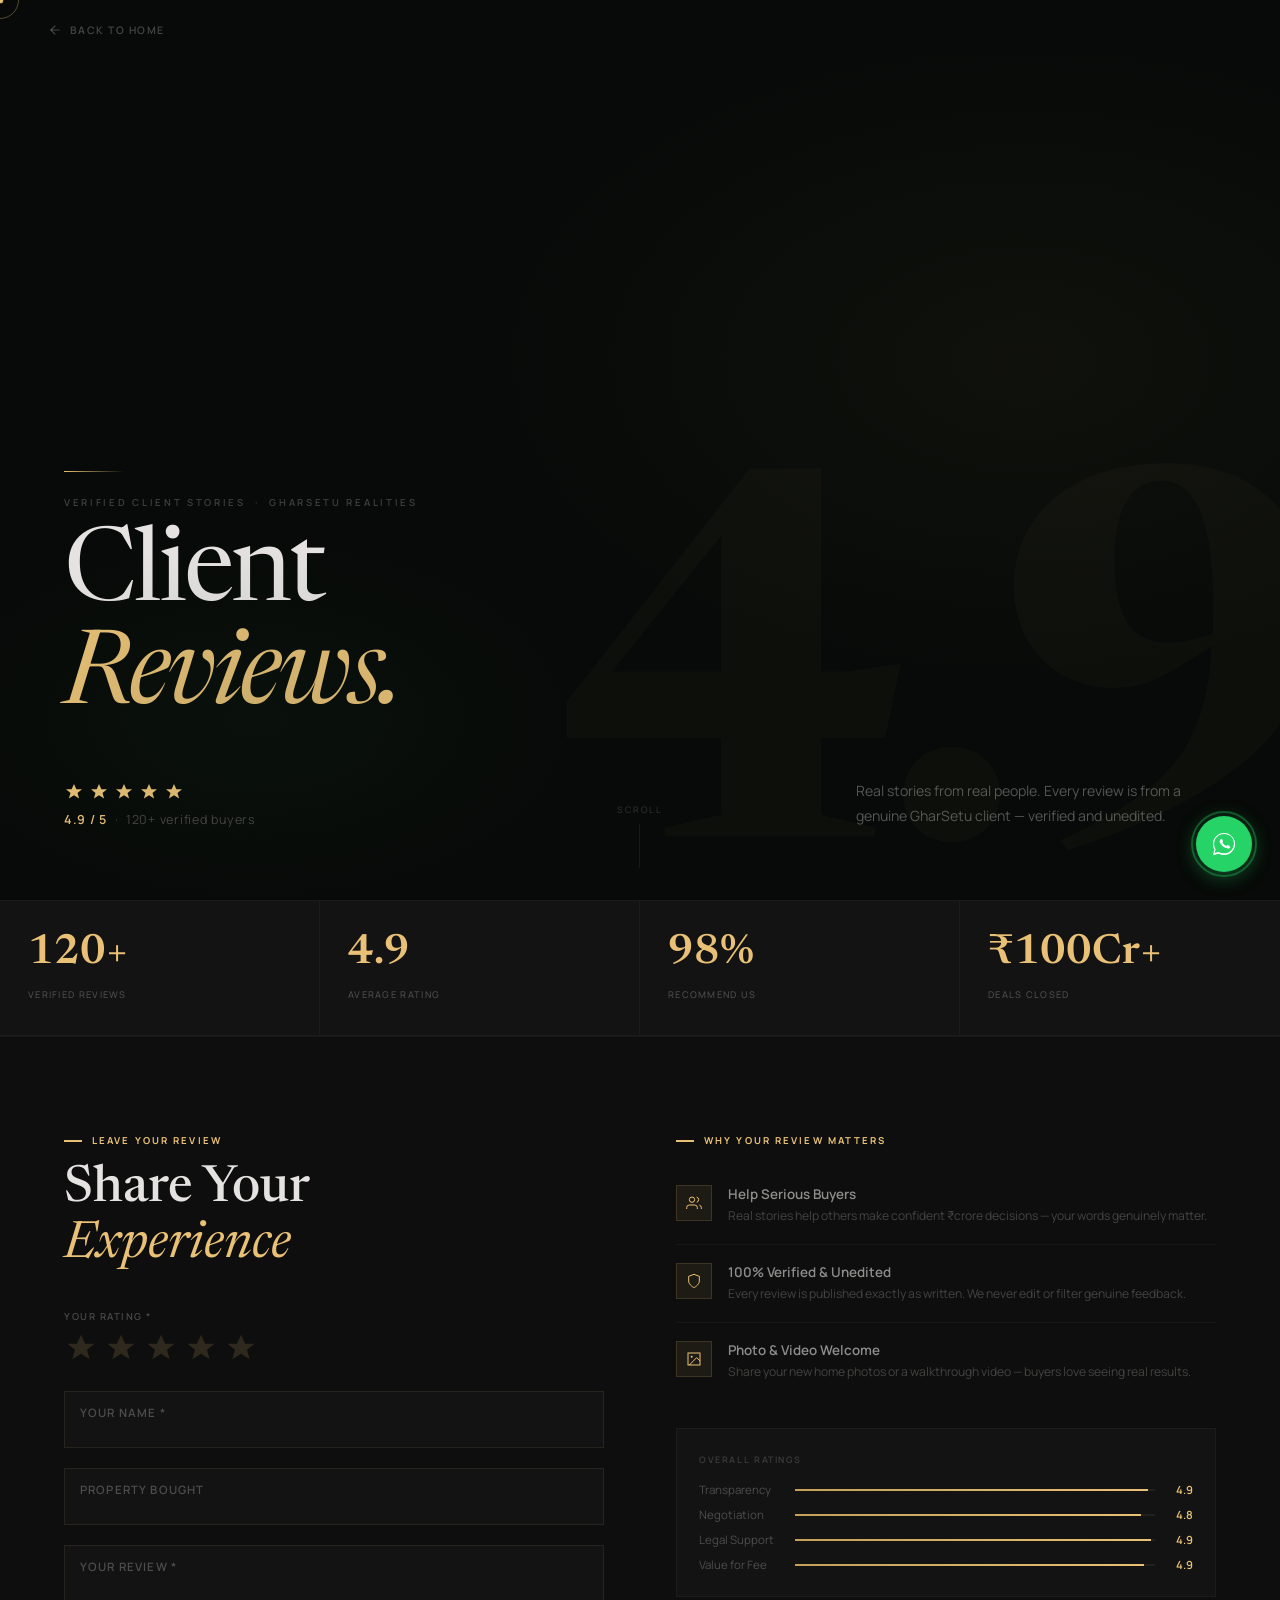
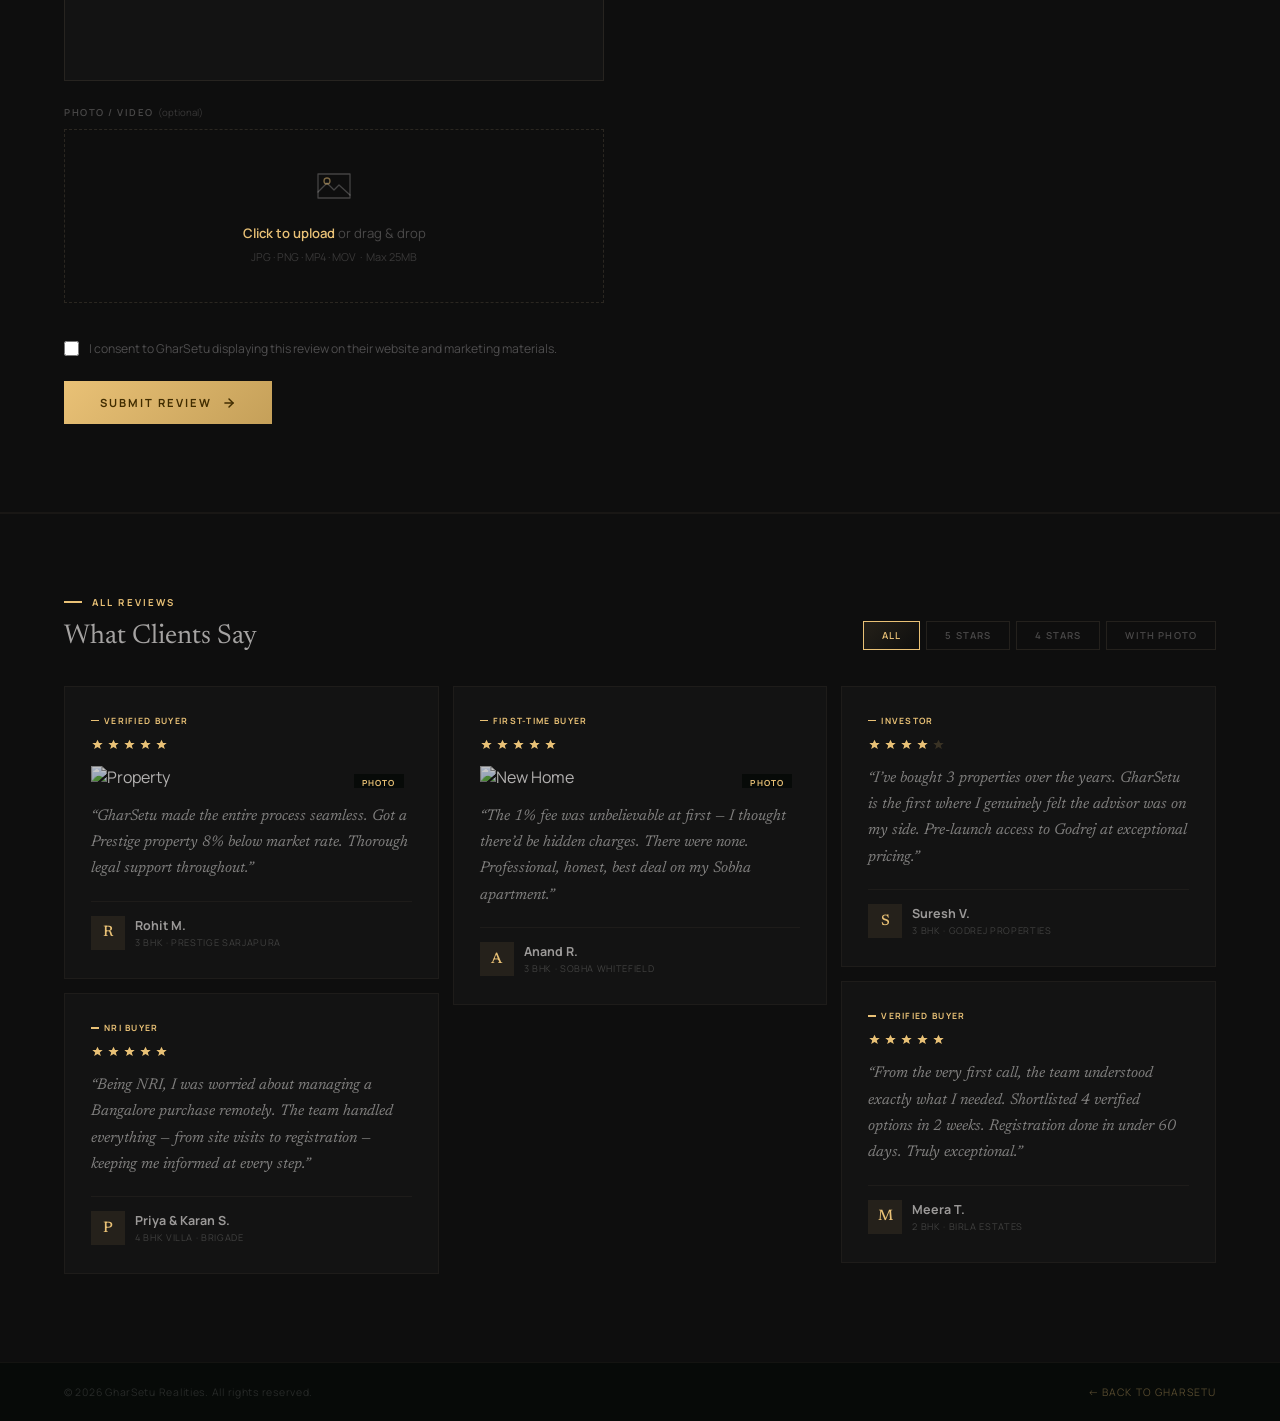
==== reviews/index.html @ b0f2cbad "update" ====
<!DOCTYPE html>
<html lang="en">

<head>
  <meta charset="utf-8">
  <meta name="viewport" content="width=device-width,initial-scale=1.0">
  <title>Client Reviews — GharSetu Realities</title>
  <meta name="description"
    content="Real stories from verified buyers. Read GharSetu client reviews and share your own experience.">
  <link
    href="https://fonts.googleapis.com/css2?family=Newsreader:ital,opsz,wght@0,6..72,300;0,6..72,400;0,6..72,500;0,6..72,600;1,6..72,300;1,6..72,400;1,6..72,500&family=Manrope:wght@300;400;500;600;700&display=swap"
    rel="stylesheet">
  <style>
    *,
    *::before,
    *::after {
      box-sizing: border-box;
      margin: 0;
      padding: 0
    }

    html {
      scroll-behavior: smooth
    }

    body {
      font-family: "Manrope", sans-serif;
      background: #0E0E0E;
      color: #E5E2E1;
      overflow-x: hidden;
      -webkit-font-smoothing: antialiased;
      cursor: none
    }

    img,
    video {
      display: block;
      max-width: 100%
    }

    a {
      text-decoration: none;
      color: inherit
    }

    button {
      cursor: none;
      font-family: inherit;
      border: none;
      outline: none
    }

    input,
    textarea {
      font-family: inherit;
      outline: none
    }

    ::-webkit-scrollbar {
      width: 2px
    }

    ::-webkit-scrollbar-track {
      background: #0E0E0E
    }

    ::-webkit-scrollbar-thumb {
      background: linear-gradient(#E9C176, #C5A059)
    }

    .sf {
      font-family: "Newsreader", serif
    }

    .si {
      font-family: "Newsreader", serif;
      font-style: italic
    }

    :root {
      --gold: #E9C176;
      --gold2: #C5A059;
      --gold3: #F5D896;
      --cream: #E5E2E1;
      --muted: rgba(229, 226, 225, .28);
      --g0: #070A08;
      --g1: #0E0E0E;
      --g2: #131313;
      --g3: #1C1B1B;
      --border: rgba(78, 70, 57, .18);
      --border2: rgba(78, 70, 57, .35);
      --ease: cubic-bezier(.16, 1, .3, 1);
      --ease2: cubic-bezier(.4, 0, .2, 1);
    }

    /* CURSOR */
    #cd,
    #cr {
      position: fixed;
      pointer-events: none;
      z-index: 99999;
      top: 0;
      left: 0;
      transform: translate(-50%, -50%)
    }

    #cd {
      width: 7px;
      height: 7px;
      background: var(--gold);
      border-radius: 50%;
      mix-blend-mode: screen;
      transition: transform .1s
    }

    #cr {
      width: 38px;
      height: 38px;
      border: 1px solid rgba(233, 193, 118, .35);
      border-radius: 50%;
      transition: width .3s var(--ease), height .3s var(--ease), border-color .3s, background .3s
    }

    body.ch #cr {
      width: 56px;
      height: 56px;
      border-color: rgba(233, 193, 118, .6);
      background: rgba(233, 193, 118, .04)
    }

    body.ca #cd {
      transform: translate(-50%, -50%) scale(.6)
    }

    @media(pointer:coarse) {

      #cd,
      #cr {
        display: none
      }

      body {
        cursor: auto
      }

      button {
        cursor: pointer
      }
    }

    /* PROGRESS */
    #pb {
      position: fixed;
      top: 0;
      left: 0;
      z-index: 9998;
      height: 1.5px;
      width: 0%;
      background: linear-gradient(90deg, var(--g1), var(--gold), var(--gold3), var(--gold2));
      transition: width .1s linear
    }

    /* NAV */
    #nav {
      position: fixed;
      top: 0;
      left: 0;
      right: 0;
      z-index: 500;
      height: 60px;
      display: flex;
      align-items: center;
      justify-content: space-between;
      padding: 0 48px;
      transition: background .5s var(--ease), backdrop-filter .5s
    }

    #nav.sc {
      background: rgba(7, 10, 8, .92);
      backdrop-filter: blur(24px);
      -webkit-backdrop-filter: blur(24px);
      border-bottom: 1px solid var(--border)
    }

    .nl {
      height: 38px;
      width: auto;
      min-width: 120px;
      max-width: 180px;
      object-fit: contain;
      display: block
    }

    .nb {
      display: inline-flex;
      align-items: center;
      gap: 8px;
      font-size: .65rem;
      letter-spacing: .14em;
      text-transform: uppercase;
      color: var(--muted);
      font-weight: 600;
      transition: color .3s var(--ease);
      padding: 6px 0;
      position: relative
    }

    .nb::after {
      content: "";
      position: absolute;
      bottom: 0;
      left: 0;
      width: 0;
      height: 1px;
      background: var(--gold);
      transition: width .4s var(--ease)
    }

    .nb:hover {
      color: var(--gold)
    }

    .nb:hover::after {
      width: 100%
    }

    .nb svg {
      width: 14px;
      height: 14px;
      stroke: currentColor;
      transition: transform .3s var(--ease)
    }

    .nb:hover svg {
      transform: translateX(-3px)
    }

    /* HERO */
    .hero {
      min-height: 100vh;
      display: flex;
      flex-direction: column;
      justify-content: flex-end;
      position: relative;
      overflow: hidden;
      background: var(--g0);
      padding: 0 64px 72px
    }

    .hero-bg {
      position: absolute;
      inset: 0;
      background: radial-gradient(ellipse 70% 60% at 80% 40%, rgba(233, 193, 118, .04) 0%, transparent 60%), radial-gradient(ellipse 50% 40% at 20% 80%, rgba(27, 58, 40, .15) 0%, transparent 50%)
    }

    .hero-amb {
      position: absolute;
      right: -3%;
      bottom: -8%;
      font-family: "Newsreader", serif;
      font-weight: 700;
      font-size: clamp(300px, 40vw, 600px);
      color: rgba(233, 193, 118, .025);
      line-height: 1;
      letter-spacing: -.04em;
      user-select: none;
      pointer-events: none
    }

    .hero-rule {
      width: 60px;
      height: 1px;
      background: linear-gradient(to right, var(--gold), transparent);
      margin-bottom: 24px;
      opacity: 0;
      transform: scaleX(0);
      transform-origin: left;
      transition: opacity .8s var(--ease), transform .8s var(--ease)
    }

    .hero-rule.in {
      opacity: 1;
      transform: scaleX(1)
    }

    .hero-lbl {
      font-size: .6rem;
      letter-spacing: .28em;
      text-transform: uppercase;
      color: rgba(229, 226, 225, .25);
      font-weight: 600;
      margin-bottom: 16px;
      opacity: 0;
      transform: translateY(16px);
      transition: opacity .8s var(--ease) .1s, transform .8s var(--ease) .1s
    }

    .hero-lbl.in {
      opacity: 1;
      transform: none
    }

    .hero-h1 {
      font-family: "Newsreader", serif;
      font-size: clamp(3.5rem, 8vw, 7.5rem);
      font-weight: 400;
      line-height: 1.0;
      letter-spacing: -.03em;
      color: var(--cream)
    }

    .hero-h1 span {
      display: block;
      opacity: 0;
      transform: translateY(40px);
      transition: opacity .9s var(--ease), transform .9s var(--ease)
    }

    .hero-h1 span:nth-child(1) {
      transition-delay: .15s
    }

    .hero-h1 span:nth-child(2) {
      transition-delay: .25s;
      font-style: italic;
      color: var(--gold)
    }

    .hero-h1 span.in {
      opacity: 1;
      transform: none
    }

    .hero-bot {
      display: flex;
      align-items: flex-end;
      justify-content: space-between;
      margin-top: 48px;
      flex-wrap: wrap;
      gap: 24px
    }

    .hero-rb {
      display: flex;
      flex-direction: column;
      gap: 8px;
      opacity: 0;
      transform: translateY(20px);
      transition: opacity .8s var(--ease) .4s, transform .8s var(--ease) .4s
    }

    .hero-rb.in {
      opacity: 1;
      transform: none
    }

    .hero-stars {
      display: flex;
      gap: 5px
    }

    .h-star {
      width: 20px;
      height: 20px;
      fill: var(--gold);
      transition: transform .3s var(--ease)
    }

    .h-star:hover {
      transform: scale(1.25)
    }

    .hero-rl {
      font-size: .78rem;
      color: var(--muted);
      letter-spacing: .06em
    }

    .hero-rl strong {
      color: var(--gold);
      font-weight: 600
    }

    .hero-sub {
      max-width: 360px;
      font-size: .88rem;
      line-height: 1.78;
      color: rgba(229, 226, 225, .35);
      opacity: 0;
      transform: translateY(20px);
      transition: opacity .8s var(--ease) .5s, transform .8s var(--ease) .5s
    }

    .hero-sub.in {
      opacity: 1;
      transform: none
    }

    .hero-sc {
      position: absolute;
      bottom: 32px;
      left: 50%;
      transform: translateX(-50%);
      display: flex;
      flex-direction: column;
      align-items: center;
      gap: 8px;
      opacity: 0;
      transition: opacity .8s var(--ease) .8s
    }

    .hero-sc.in {
      opacity: 1
    }

    .sc-txt {
      font-size: .56rem;
      letter-spacing: .22em;
      text-transform: uppercase;
      color: rgba(229, 226, 225, .2)
    }

    .sc-ln {
      width: 1px;
      height: 44px;
      background: rgba(229, 226, 225, .08);
      position: relative;
      overflow: hidden
    }

    .sc-fi {
      position: absolute;
      top: -100%;
      width: 100%;
      height: 100%;
      background: linear-gradient(to bottom, transparent, var(--gold), transparent);
      animation: scF 2s ease-in-out infinite
    }

    @keyframes scF {
      0% {
        top: -100%
      }

      50% {
        top: 0
      }

      100% {
        top: 100%
      }
    }

    /* STATS */
    .stats {
      background: var(--g2);
      border-top: 1px solid var(--border);
      border-bottom: 1px solid var(--border);
      display: grid;
      grid-template-columns: repeat(4, 1fr)
    }

    .sc- {
      padding: 32px 28px;
      border-right: 1px solid var(--border);
      position: relative;
      overflow: hidden;
      transition: background .4s var(--ease)
    }

    .sc-:last-child {
      border-right: none
    }

    .sc-::before {
      content: "";
      position: absolute;
      bottom: 0;
      left: 0;
      width: 0;
      height: 1.5px;
      background: linear-gradient(to right, var(--gold2), var(--gold));
      transition: width .5s var(--ease)
    }

    .sc-:hover {
      background: var(--g3)
    }

    .sc-:hover::before {
      width: 100%
    }

    .sn {
      font-family: "Newsreader", serif;
      font-size: 2.6rem;
      font-weight: 600;
      color: var(--gold);
      line-height: 1;
      display: block;
      margin-bottom: 6px
    }

    .sl {
      font-size: .58rem;
      letter-spacing: .14em;
      text-transform: uppercase;
      color: var(--muted);
      font-weight: 500
    }

    /* REVEAL */
    .rv {
      opacity: 0;
      transform: translateY(32px);
      transition: opacity .9s var(--ease), transform .9s var(--ease)
    }

    .rv.on {
      opacity: 1;
      transform: none
    }

    .rvr {
      opacity: 0;
      transform: translateX(32px);
      transition: opacity .9s var(--ease), transform .9s var(--ease)
    }

    .rvr.on {
      opacity: 1;
      transform: none
    }

    .d1 {
      transition-delay: .08s
    }

    .d2 {
      transition-delay: .16s
    }

    .d3 {
      transition-delay: .24s
    }

    .d4 {
      transition-delay: .32s
    }

    /* FORM SECTION */
    .fs {
      background: var(--g1);
      border-top: 1px solid var(--border);
      border-bottom: 1px solid var(--border);
      padding: 88px 0
    }

    .fi {
      max-width: 1300px;
      margin: 0 auto;
      padding: 0 64px
    }

    .fw {
      display: grid;
      grid-template-columns: 1fr 1fr;
      gap: 72px;
      align-items: start
    }

    /* Floating labels */
    .fld {
      position: relative;
      margin-bottom: 20px
    }

    .fll {
      position: absolute;
      top: 14px;
      left: 16px;
      font-size: .72rem;
      letter-spacing: .1em;
      text-transform: uppercase;
      color: var(--muted);
      font-weight: 600;
      pointer-events: none;
      transition: all .3s var(--ease);
      transform-origin: left top
    }

    .fli {
      width: 100%;
      background: var(--g2);
      border: 1px solid var(--border2);
      padding: 26px 16px 10px;
      font-size: .9rem;
      color: var(--cream);
      transition: border-color .3s var(--ease), background .3s;
      resize: none
    }

    .fli:focus {
      border-color: var(--gold);
      background: var(--g3)
    }

    .fli:focus~.fll,
    .fli:not(:placeholder-shown)~.fll {
      top: 7px;
      font-size: .52rem;
      color: var(--gold)
    }

    .fli::placeholder {
      color: transparent
    }

    .fln {
      position: absolute;
      bottom: 0;
      left: 0;
      width: 0;
      height: 1.5px;
      background: var(--gold);
      transition: width .4s var(--ease)
    }

    .fli:focus~.fln {
      width: 100%
    }

    textarea.fli {
      min-height: 120px;
      line-height: 1.7
    }

    /* Stars */
    .sl2 {
      font-size: .6rem;
      letter-spacing: .16em;
      text-transform: uppercase;
      color: var(--muted);
      font-weight: 600;
      margin-bottom: 10px
    }

    .sr {
      display: flex;
      gap: 6px;
      margin-bottom: 22px
    }

    .sb {
      width: 34px;
      height: 34px;
      fill: rgba(233, 193, 118, .15);
      transition: fill .2s var(--ease), transform .25s var(--ease2);
      cursor: none
    }

    .sb.lit,
    .sb.hv {
      fill: var(--gold)
    }

    .sb:active {
      transform: scale(.85)
    }

    /* Upload */
    .uz {
      position: relative;
      border: 1px dashed rgba(78, 70, 57, .45);
      padding: 36px 24px;
      text-align: center;
      transition: border-color .3s var(--ease), background .3s;
      overflow: hidden;
      margin-bottom: 18px
    }

    .uz.dg {
      border-color: var(--gold);
      background: rgba(233, 193, 118, .03)
    }

    .uz input[type=file] {
      position: absolute;
      inset: 0;
      opacity: 0;
      cursor: none;
      width: 100%;
      height: 100%
    }

    .ui {
      width: 40px;
      height: 40px;
      margin: 0 auto 12px;
      stroke: rgba(229, 226, 225, .25);
      transition: stroke .3s
    }

    .uz:hover .ui,
    .uz.dg .ui {
      stroke: var(--gold)
    }

    .ut {
      font-size: .82rem;
      color: var(--muted);
      line-height: 1.65
    }

    .ut strong {
      color: var(--gold);
      font-weight: 600
    }

    .ut small {
      display: block;
      font-size: .68rem;
      color: rgba(229, 226, 225, .2);
      margin-top: 4px
    }

    /* Preview */
    .pg {
      display: flex;
      flex-wrap: wrap;
      gap: 8px
    }

    .pi {
      width: 72px;
      height: 72px;
      overflow: hidden;
      position: relative;
      background: var(--g3);
      border: 1px solid var(--border);
      animation: piIn .4s var(--ease)
    }

    @keyframes piIn {
      from {
        opacity: 0;
        transform: scale(.8)
      }

      to {
        opacity: 1;
        transform: scale(1)
      }
    }

    .pi img,
    .pi video {
      width: 100%;
      height: 100%;
      object-fit: cover;
      display: block
    }

    .pr {
      position: absolute;
      top: 2px;
      right: 2px;
      width: 18px;
      height: 18px;
      background: rgba(0, 0, 0, .8);
      color: #fff;
      display: flex;
      align-items: center;
      justify-content: center;
      font-size: .6rem;
      font-weight: 700;
      cursor: none;
      transition: background .2s;
      border: none
    }

    .pr:hover {
      background: rgba(200, 0, 0, .8)
    }

    /* Submit */
    .subbtn {
      display: inline-flex;
      align-items: center;
      gap: 10px;
      background: linear-gradient(135deg, var(--gold), var(--gold2));
      color: #412D00;
      padding: 14px 36px;
      font-size: .7rem;
      letter-spacing: .18em;
      text-transform: uppercase;
      font-weight: 700;
      border: none;
      cursor: none;
      transition: opacity .3s, transform .25s var(--ease), box-shadow .3s;
      position: relative;
      overflow: hidden;
      margin-top: 20px
    }

    .subbtn::before {
      content: "";
      position: absolute;
      inset: 0;
      background: linear-gradient(135deg, rgba(255, 255, 255, .15), transparent);
      opacity: 0;
      transition: opacity .3s
    }

    .subbtn:hover::before {
      opacity: 1
    }

    .subbtn:hover {
      transform: translateY(-2px);
      box-shadow: 0 12px 40px rgba(233, 193, 118, .3)
    }

    .subbtn:active {
      transform: none;
      box-shadow: 0 4px 16px rgba(233, 193, 118, .2)
    }

    .subbtn:disabled {
      opacity: .45;
      transform: none;
      box-shadow: none
    }

    .subbtn svg {
      width: 14px;
      height: 14px;
      stroke: currentColor;
      transition: transform .3s var(--ease)
    }

    .subbtn:hover svg {
      transform: translateX(4px)
    }

    .serr {
      margin-top: 12px;
      font-size: .78rem;
      color: rgba(233, 193, 118, .75);
      display: none;
      padding: 10px 14px;
      background: rgba(233, 193, 118, .06);
      border-left: 2px solid var(--gold)
    }

    .cr {
      display: flex;
      align-items: flex-start;
      gap: 10px;
      margin-bottom: 2px;
      cursor: none
    }

    .cc {
      width: 15px;
      height: 15px;
      flex-shrink: 0;
      margin-top: 2px;
      accent-color: var(--gold);
      cursor: none
    }

    .ct {
      font-size: .76rem;
      color: rgba(229, 226, 229, .3);
      line-height: 1.65
    }

    /* Success */
    #smsg {
      display: none;
      text-align: center;
      padding: 48px 0
    }

    .cc2 {
      width: 64px;
      height: 64px;
      background: rgba(233, 193, 118, .08);
      border: 1px solid rgba(233, 193, 118, .25);
      display: flex;
      align-items: center;
      justify-content: center;
      margin: 0 auto 20px;
      animation: cb .6s var(--ease)
    }

    @keyframes cb {
      from {
        transform: scale(0);
        opacity: 0
      }

      to {
        transform: scale(1);
        opacity: 1
      }
    }

    /* Why items */
    .wi {
      display: flex;
      gap: 16px;
      padding: 18px 0;
      border-bottom: 1px solid var(--border);
      transition: padding-left .3s var(--ease)
    }

    .wi:first-child {
      border-top: 1px solid var(--border)
    }

    .wi:hover {
      padding-left: 6px
    }

    .wic {
      width: 36px;
      height: 36px;
      flex-shrink: 0;
      background: rgba(233, 193, 118, .07);
      border: 1px solid rgba(233, 193, 118, .15);
      display: flex;
      align-items: center;
      justify-content: center;
      transition: background .3s, border-color .3s
    }

    .wi:hover .wic {
      background: rgba(233, 193, 118, .12);
      border-color: rgba(233, 193, 118, .3)
    }

    .wic svg {
      width: 16px;
      height: 16px;
      stroke: var(--gold);
      stroke-width: 1.5;
      fill: none
    }

    .wt {
      font-size: .84rem;
      font-weight: 600;
      color: rgba(229, 226, 225, .6);
      margin-bottom: 3px;
      transition: color .3s
    }

    .wi:hover .wt {
      color: rgba(229, 226, 225, .85)
    }

    .wd {
      font-size: .76rem;
      color: rgba(229, 226, 225, .25);
      line-height: 1.65
    }

    /* Rating bars */
    .rc {
      margin-top: 28px;
      background: var(--g2);
      border: 1px solid var(--border);
      padding: 24px 22px
    }

    .rcl {
      font-size: .56rem;
      letter-spacing: .18em;
      text-transform: uppercase;
      color: rgba(229, 226, 225, .2);
      font-weight: 600;
      margin-bottom: 16px
    }

    .rbr {
      display: flex;
      align-items: center;
      gap: 12px;
      margin-bottom: 10px
    }

    .rbr:last-child {
      margin-bottom: 0
    }

    .rbn {
      font-size: .72rem;
      color: var(--muted);
      width: 84px;
      flex-shrink: 0
    }

    .rbt {
      flex: 1;
      height: 2px;
      background: rgba(78, 70, 57, .28);
      position: relative;
      overflow: hidden
    }

    .rbf {
      position: absolute;
      left: 0;
      top: 0;
      height: 100%;
      width: 0%;
      background: linear-gradient(to right, var(--gold2), var(--gold));
      transition: width 1.4s var(--ease)
    }

    .rbv {
      font-size: .7rem;
      color: var(--gold);
      width: 26px;
      text-align: right;
      flex-shrink: 0;
      font-weight: 600
    }

    /* Section labels */
    .sl3 {
      display: inline-flex;
      align-items: center;
      gap: 10px;
      font-size: .6rem;
      letter-spacing: .22em;
      text-transform: uppercase;
      color: var(--gold);
      font-weight: 700;
      margin-bottom: 14px
    }

    .sl3::before {
      content: "";
      width: 18px;
      height: 2px;
      background: var(--gold);
      display: block
    }

    .sh2 {
      font-family: "Newsreader", serif;
      font-size: clamp(2rem, 4vw, 3.4rem);
      font-weight: 500;
      line-height: 1.1;
      color: var(--cream)
    }

    .sh2 em {
      font-style: italic;
      color: var(--gold);
      font-weight: 400
    }

    /* REVIEWS */
    .rs {
      background: var(--g1);
      padding: 72px 0 88px;
      border-top: 1px solid var(--border)
    }

    .ri {
      max-width: 1300px;
      margin: 0 auto;
      padding: 0 64px
    }

    .rh {
      display: flex;
      align-items: flex-end;
      justify-content: space-between;
      margin-bottom: 36px;
      flex-wrap: wrap;
      gap: 16px
    }

    /* Filters */
    .fb {
      display: flex;
      gap: 6px;
      flex-wrap: wrap
    }

    .fbt {
      padding: 7px 18px;
      border: 1px solid var(--border2);
      background: transparent;
      font-size: .6rem;
      letter-spacing: .12em;
      text-transform: uppercase;
      color: var(--muted);
      font-weight: 600;
      cursor: none;
      transition: all .3s var(--ease);
      position: relative;
      overflow: hidden
    }

    .fbt::before {
      content: "";
      position: absolute;
      inset: 0;
      background: linear-gradient(135deg, rgba(233, 193, 118, .1), transparent);
      transform: translateX(-100%);
      transition: transform .4s var(--ease)
    }

    .fbt:hover::before,
    .fbt.act::before {
      transform: translateX(0)
    }

    .fbt.act,
    .fbt:hover {
      border-color: var(--gold);
      color: var(--gold)
    }

    /* Masonry */
    .mn {
      columns: 3;
      gap: 14px;
      column-fill: balance
    }

    @media(max-width:960px) {
      .mn {
        columns: 2
      }
    }

    @media(max-width:560px) {
      .mn {
        columns: 1
      }
    }

    /* Tile */
    .rt {
      break-inside: avoid;
      background: var(--g2);
      border: 1px solid var(--border);
      padding: 28px 26px;
      margin-bottom: 14px;
      display: block;
      position: relative;
      overflow: hidden;
      opacity: 0;
      transform: translateY(24px);
      transition: opacity .7s var(--ease), transform .7s var(--ease), background .35s var(--ease), border-color .35s, box-shadow .35s
    }

    .rt::before {
      content: "";
      position: absolute;
      bottom: 0;
      left: 0;
      width: 0;
      height: 1.5px;
      background: linear-gradient(to right, var(--gold2), var(--gold));
      transition: width .5s var(--ease)
    }

    .rt:hover {
      background: var(--g3);
      border-color: var(--border2);
      transform: translateY(-3px) !important;
      box-shadow: 0 20px 60px rgba(0, 0, 0, .35)
    }

    .rt:hover::before {
      width: 100%
    }

    .rt.vs {
      opacity: 1;
      transform: translateY(0)
    }

    .rt.hd {
      opacity: 0;
      transform: scale(.96);
      pointer-events: none;
      transition: opacity .3s var(--ease2), transform .3s var(--ease2)
    }

    .tb {
      font-size: .54rem;
      letter-spacing: .15em;
      text-transform: uppercase;
      color: var(--gold);
      font-weight: 700;
      margin-bottom: 12px;
      display: flex;
      align-items: center;
      gap: 5px
    }

    .tb::before {
      content: "";
      width: 8px;
      height: 1.5px;
      background: var(--gold);
      display: block
    }

    .ts {
      display: flex;
      gap: 3px;
      margin-bottom: 14px
    }

    .tss {
      width: 13px;
      height: 13px
    }

    .tm {
      margin-bottom: 16px;
      overflow: hidden;
      position: relative
    }

    .tm img {
      width: 100%;
      max-height: 220px;
      object-fit: cover;
      filter: brightness(.78) saturate(.88);
      transition: transform .8s var(--ease), filter .5s;
      display: block
    }

    .rt:hover .tm img {
      transform: scale(1.04);
      filter: brightness(.88) saturate(.95)
    }

    .mb {
      position: absolute;
      top: 8px;
      right: 8px;
      background: rgba(7, 10, 8, .85);
      backdrop-filter: blur(8px);
      padding: 3px 8px;
      font-size: .52rem;
      letter-spacing: .14em;
      text-transform: uppercase;
      color: var(--gold);
      font-weight: 700
    }

    .tx {
      font-family: "Newsreader", serif;
      font-size: .97rem;
      font-style: italic;
      color: rgba(229, 226, 225, .52);
      line-height: 1.7;
      margin-bottom: 18px
    }

    .ta {
      display: flex;
      align-items: center;
      gap: 10px;
      border-top: 1px solid var(--border);
      padding-top: 14px
    }

    .tav {
      width: 34px;
      height: 34px;
      flex-shrink: 0;
      background: rgba(233, 193, 118, .08);
      display: flex;
      align-items: center;
      justify-content: center
    }

    .tin {
      font-family: "Newsreader", serif;
      font-size: .95rem;
      font-weight: 500;
      color: var(--gold)
    }

    .tn {
      font-size: .78rem;
      font-weight: 700;
      color: rgba(229, 226, 225, .65)
    }

    .td {
      font-size: .58rem;
      letter-spacing: .07em;
      text-transform: uppercase;
      color: rgba(229, 226, 225, .22);
      margin-top: 2px
    }

    /* WA */
    .wafl {
      position: fixed;
      bottom: 28px;
      right: 28px;
      z-index: 400;
      width: 56px;
      height: 56px;
      border-radius: 50%;
      background: #25d366;
      display: flex;
      align-items: center;
      justify-content: center;
      box-shadow: 0 4px 20px rgba(37, 211, 102, .4);
      text-decoration: none;
      cursor: none;
      transition: transform .3s var(--ease), box-shadow .3s;
      animation: wap .7s var(--ease) 1.5s both
    }

    @keyframes wap {
      from {
        transform: scale(0);
        opacity: 0
      }

      to {
        transform: scale(1);
        opacity: 1
      }
    }

    .wafl:hover {
      transform: scale(1.1) translateY(-3px);
      box-shadow: 0 10px 36px rgba(37, 211, 102, .5)
    }

    .wpl {
      position: absolute;
      inset: -5px;
      border-radius: 50%;
      border: 2px solid rgba(37, 211, 102, .35);
      animation: wpu 2.5s ease-out infinite
    }

    @keyframes wpu {
      0% {
        transform: scale(1);
        opacity: .8
      }

      70% {
        transform: scale(1.2);
        opacity: 0
      }

      100% {
        transform: scale(1.2);
        opacity: 0
      }
    }

    /* FOOTER */
    .pf {
      background: var(--g0);
      border-top: 1px solid var(--border);
      padding: 22px 64px;
      display: flex;
      align-items: center;
      justify-content: space-between;
      flex-wrap: wrap;
      gap: 12px
    }

    .fc {
      font-size: .65rem;
      letter-spacing: .07em;
      color: rgba(229, 226, 225, .15)
    }

    .fb2 {
      font-size: .65rem;
      letter-spacing: .1em;
      text-transform: uppercase;
      color: rgba(233, 193, 118, .35);
      transition: color .3s
    }

    .fb2:hover {
      color: var(--gold)
    }

    /* RESPONSIVE */
    @media(max-width:1100px) {
      .hero {
        padding: 0 32px 60px
      }

      .fi,
      .ri {
        padding: 0 32px
      }

      .fw {
        grid-template-columns: 1fr;
        gap: 48px
      }

      .pf {
        padding: 20px 32px
      }
    }

    @media(max-width:640px) {
      .hero {
        padding: 0 20px 56px
      }

      .hero-h1 {
        font-size: clamp(3rem, 12vw, 4.5rem)
      }

      .fi,
      .ri {
        padding: 0 20px
      }

      .fs,
      .rs {
        padding: 64px 0
      }

      .pf {
        padding: 18px 20px;
        flex-direction: column;
        text-align: center
      }

      #nav {
        padding: 0 20px
      }

      .stats {
        grid-template-columns: 1fr 1fr
      }

      .sc-:nth-child(2) {
        border-right: none
      }

      .sc-:nth-child(3) {
        border-top: 1px solid var(--border);
        border-right: 1px solid var(--border)
      }

      .sc-:nth-child(4) {
        border-top: 1px solid var(--border);
        border-right: none
      }
    }
  </style>
</head>

<body>
  <div id="pb"></div>
  <div id="cd"></div>
  <div id="cr"></div>

  <!-- WA -->
  <a href="https://wa.me/919198197668" class="wafl" target="_blank" aria-label="WhatsApp">
    <div class="wpl"></div>
    <svg xmlns="http://www.w3.org/2000/svg" viewBox="0 0 48 48" width="28" height="28">
      <path fill="#fff"
        d="M4.9 43.3l2.7-9.8C5.9 30.6 5 27.3 5 24 5 13.5 13.5 5 24 5s19 8.5 19 19-8.5 19-19 19c-3.2 0-6.2-.8-8.8-2.2L4.9 43.3z" />
      <path fill="#25D366"
        d="M24 7c-9.4 0-17 7.6-17 17 0 3.1.8 6 2.3 8.5l.4.7-1.7 6.1 6.3-1.6.7.4C17.8 39.4 20.8 40 24 40c9.4 0 17-7.6 17-17S33.4 7 24 7z" />
      <path fill="#fff"
        d="M35 29.4c-.4 1.1-2 2-3.2 2.3-.8.2-1.9.3-5.6-1.2-4.7-1.9-7.7-6.7-7.9-7-.2-.3-1.7-2.2-1.7-4.3 0-2 1.1-3 1.5-3.4.4-.4.8-.5 1.1-.5h.8c.3 0 .6.1.9.7l1.3 3.1c.1.3.1.6-.1.9l-.5.7c-.2.3-.4.6-.2.9.8 1.3 1.8 2.5 3 3.5 1.1.9 2.3 1.5 3.4 1.8.4.1.7 0 1-.3l.5-.6c.3-.4.6-.5 1-.3l3 1.4c.3.2.5.3.5.6v1.1z" />
    </svg>
  </a>

  <!-- NAV -->
  <nav id="nav">
    <img src="image/logo.png" alt="GharSetu" class="nl" onerror="this.style.display='none'">
    <a href="/" class="nb">
      <svg fill="none" stroke-width="2" stroke-linecap="round" stroke-linejoin="round" viewBox="0 0 24 24">
        <line x1="19" y1="12" x2="5" y2="12" />
        <polyline points="12 19 5 12 12 5" />
      </svg>
      Back to Home
    </a>
  </nav>

  <!-- HERO -->
  <section class="hero">
    <div class="hero-bg"></div>
    <div class="hero-amb" aria-hidden="true">4.9</div>
    <div class="hero-rule" id="hr"></div>
    <div class="hero-lbl" id="hl">Verified Client Stories &nbsp;&middot;&nbsp; GharSetu Realities</div>
    <h1 class="hero-h1">
      <span id="ht1">Client</span>
      <span id="ht2">Reviews.</span>
    </h1>
    <div class="hero-bot">
      <div class="hero-rb" id="hrb">
        <div class="hero-stars">
          <svg class="h-star" viewBox="0 0 20 20">
            <path d="M10 1l2.39 5.26H18l-4.5 3.63 1.64 5.61L10 12.27 4.86 15.5l1.64-5.61L2 6.26h5.61z" />
          </svg>
          <svg class="h-star" viewBox="0 0 20 20">
            <path d="M10 1l2.39 5.26H18l-4.5 3.63 1.64 5.61L10 12.27 4.86 15.5l1.64-5.61L2 6.26h5.61z" />
          </svg>
          <svg class="h-star" viewBox="0 0 20 20">
            <path d="M10 1l2.39 5.26H18l-4.5 3.63 1.64 5.61L10 12.27 4.86 15.5l1.64-5.61L2 6.26h5.61z" />
          </svg>
          <svg class="h-star" viewBox="0 0 20 20">
            <path d="M10 1l2.39 5.26H18l-4.5 3.63 1.64 5.61L10 12.27 4.86 15.5l1.64-5.61L2 6.26h5.61z" />
          </svg>
          <svg class="h-star" viewBox="0 0 20 20">
            <path d="M10 1l2.39 5.26H18l-4.5 3.63 1.64 5.61L10 12.27 4.86 15.5l1.64-5.61L2 6.26h5.61z" />
          </svg>
        </div>
        <div class="hero-rl"><strong>4.9 / 5</strong>&nbsp; &middot; &nbsp;120+ verified buyers</div>
      </div>
      <p class="hero-sub" id="hsb">Real stories from real people. Every review is from a genuine GharSetu client —
        verified and unedited.</p>
    </div>
    <div class="hero-sc" id="hsc">
      <span class="sc-txt">Scroll</span>
      <div class="sc-ln">
        <div class="sc-fi"></div>
      </div>
    </div>
  </section>

  <!-- STATS -->
  <div class="stats">
    <div class="sc- rv"><span class="sn">120+</span><span class="sl">Verified Reviews</span></div>
    <div class="sc- rv d1"><span class="sn">4.9</span><span class="sl">Average Rating</span></div>
    <div class="sc- rv d2"><span class="sn">98%</span><span class="sl">Recommend Us</span></div>
    <div class="sc- rv d3"><span class="sn">&#8377;100Cr+</span><span class="sl">Deals Closed</span></div>
  </div>

  <!-- FORM -->
  <div class="fs">
    <div class="fi">
      <div class="fw">
        <!-- LEFT -->
        <div class="rv">
          <div class="sl3">Leave Your Review</div>
          <h2 class="sh2" style="margin-bottom:36px">Share Your<br><em>Experience</em></h2>
          <div id="rfm">
            <!-- Stars -->
            <div style="margin-bottom:24px">
              <div class="sl2">Your Rating *</div>
              <div class="sr" id="srw">
                <svg class="sb" viewBox="0 0 20 20" data-v="1">
                  <path d="M10 1l2.39 5.26H18l-4.5 3.63 1.64 5.61L10 12.27 4.86 15.5l1.64-5.61L2 6.26h5.61z" />
                </svg>
                <svg class="sb" viewBox="0 0 20 20" data-v="2">
                  <path d="M10 1l2.39 5.26H18l-4.5 3.63 1.64 5.61L10 12.27 4.86 15.5l1.64-5.61L2 6.26h5.61z" />
                </svg>
                <svg class="sb" viewBox="0 0 20 20" data-v="3">
                  <path d="M10 1l2.39 5.26H18l-4.5 3.63 1.64 5.61L10 12.27 4.86 15.5l1.64-5.61L2 6.26h5.61z" />
                </svg>
                <svg class="sb" viewBox="0 0 20 20" data-v="4">
                  <path d="M10 1l2.39 5.26H18l-4.5 3.63 1.64 5.61L10 12.27 4.86 15.5l1.64-5.61L2 6.26h5.61z" />
                </svg>
                <svg class="sb" viewBox="0 0 20 20" data-v="5">
                  <path d="M10 1l2.39 5.26H18l-4.5 3.63 1.64 5.61L10 12.27 4.86 15.5l1.64-5.61L2 6.26h5.61z" />
                </svg>
              </div>
              <input type="hidden" id="rr" value="0">
            </div>
            <div class="fld"><input class="fli" type="text" id="rn" placeholder="Your Name"><label class="fll"
                for="rn">Your Name *</label>
              <div class="fln"></div>
            </div>
            <div class="fld"><input class="fli" type="text" id="rp" placeholder="Property Bought"><label class="fll"
                for="rp">Property Bought</label>
              <div class="fln"></div>
            </div>
            <div class="fld"><textarea class="fli" id="rt" rows="4" placeholder="Your Review"></textarea><label
                class="fll" for="rt">Your Review *</label>
              <div class="fln"></div>
            </div>
            <div style="margin-bottom:18px">
              <div class="sl2" style="margin-bottom:10px">Photo / Video <span
                  style="color:rgba(229,226,225,.2);font-weight:400;text-transform:none;letter-spacing:0">(optional)</span>
              </div>
              <div class="uz" id="uz">
                <input type="file" id="mi" accept="image/*,video/*" multiple>
                <svg class="ui" fill="none" stroke-width="1.3" stroke-linecap="round" stroke-linejoin="round"
                  viewBox="0 0 40 40">
                  <rect x="4" y="8" width="32" height="24" />
                  <path d="M4 26l9-9 7 7 5-5 11 10" />
                  <circle cx="13" cy="15" r="3" stroke="rgba(233,193,118,.5)" />
                </svg>
                <div class="ut"><strong>Click to upload</strong> or drag &amp; drop<br><small>JPG &middot; PNG &middot;
                    MP4 &middot; MOV &nbsp;&middot;&nbsp; Max 25MB</small></div>
              </div>
              <div class="pg" id="pg"></div>
            </div>
            <label class="cr"><input type="checkbox" class="cc" id="rc"><span class="ct">I consent to GharSetu
                displaying this review on their website and marketing materials.</span></label>
            <button class="subbtn" id="sbb" onclick="sub()">
              Submit Review
              <svg fill="none" stroke="currentColor" stroke-width="2.5" stroke-linecap="round" stroke-linejoin="round"
                viewBox="0 0 24 24">
                <line x1="5" y1="12" x2="19" y2="12" />
                <polyline points="12 5 19 12 12 19" />
              </svg>
            </button>
            <div class="serr" id="se"></div>
          </div>
          <div id="smsg">
            <div class="cc2"><svg width="28" height="28" fill="none" stroke="var(--gold)" stroke-width="2"
                stroke-linecap="round" stroke-linejoin="round" viewBox="0 0 24 24">
                <path d="M20 6L9 17l-5-5" />
              </svg></div>
            <h3 class="sf" style="font-size:1.8rem;color:var(--cream);margin-bottom:10px">Thank You!</h3>
            <p style="font-size:.86rem;color:var(--muted);line-height:1.7;max-width:300px;margin:0 auto">Your review has
              been submitted. We'll verify and publish it within 24–48 hours.</p>
            <a href="index.html"
              style="display:inline-block;margin-top:24px;padding:11px 26px;border:1px solid var(--border2);font-size:.66rem;letter-spacing:.13em;text-transform:uppercase;color:var(--muted);transition:all .3s">Back
              to Home</a>
          </div>
        </div>
        <!-- RIGHT -->
        <div class="rvr d2">
          <div class="sl3" style="margin-bottom:20px">Why Your Review Matters</div>
          <div class="wi">
            <div class="wic"><svg viewBox="0 0 24 24">
                <path d="M17 21v-2a4 4 0 0 0-4-4H5a4 4 0 0 0-4 4v2" />
                <circle cx="9" cy="7" r="4" />
                <path d="M23 21v-2a4 4 0 0 0-3-3.87M16 3.13a4 4 0 0 1 0 7.75" />
              </svg></div>
            <div>
              <div class="wt">Help Serious Buyers</div>
              <div class="wd">Real stories help others make confident &#8377;crore decisions — your words genuinely
                matter.</div>
            </div>
          </div>
          <div class="wi">
            <div class="wic"><svg viewBox="0 0 24 24">
                <path d="M12 22s8-4 8-10V5l-8-3-8 3v7c0 6 8 10 8 10z" />
              </svg></div>
            <div>
              <div class="wt">100% Verified &amp; Unedited</div>
              <div class="wd">Every review is published exactly as written. We never edit or filter genuine feedback.
              </div>
            </div>
          </div>
          <div class="wi" style="border-bottom:none">
            <div class="wic"><svg viewBox="0 0 24 24">
                <rect x="3" y="3" width="18" height="18" />
                <circle cx="8.5" cy="8.5" r="1.5" fill="var(--gold)" stroke="none" />
                <polyline points="21 15 16 10 5 21" />
              </svg></div>
            <div>
              <div class="wt">Photo &amp; Video Welcome</div>
              <div class="wd">Share your new home photos or a walkthrough video — buyers love seeing real results.</div>
            </div>
          </div>
          <div class="rc">
            <div class="rcl">Overall Ratings</div>
            <div class="rbr"><span class="rbn">Transparency</span>
              <div class="rbt">
                <div class="rbf" data-w="98"></div>
              </div><span class="rbv">4.9</span>
            </div>
            <div class="rbr"><span class="rbn">Negotiation</span>
              <div class="rbt">
                <div class="rbf" data-w="96"></div>
              </div><span class="rbv">4.8</span>
            </div>
            <div class="rbr"><span class="rbn">Legal Support</span>
              <div class="rbt">
                <div class="rbf" data-w="99"></div>
              </div><span class="rbv">4.9</span>
            </div>
            <div class="rbr"><span class="rbn">Value for Fee</span>
              <div class="rbt">
                <div class="rbf" data-w="97"></div>
              </div><span class="rbv">4.9</span>
            </div>
          </div>
        </div>
      </div>
    </div>
  </div>

  <!-- REVIEWS -->
  <div class="rs">
    <div class="ri">
      <div class="rh rv">
        <div>
          <div class="sl3">All Reviews</div>
          <h3 class="sf" style="font-size:1.7rem;color:rgba(229,226,225,.7);font-weight:400">What Clients Say</h3>
        </div>
        <div class="fb">
          <button class="fbt act" onclick="flt('all',this)">All</button>
          <button class="fbt" onclick="flt('5',this)">5 Stars</button>
          <button class="fbt" onclick="flt('4',this)">4 Stars</button>
          <button class="fbt" onclick="flt('photo',this)">With Photo</button>
        </div>
      </div>
      <div class="mn" id="rg">

        <div class="rt" data-s="5" data-t="photo">
          <div class="tb">Verified Buyer</div>
          <div class="ts"><svg class="tss" viewBox="0 0 20 20" fill="#E9C176">
              <path d="M10 1l2.39 5.26H18l-4.5 3.63 1.64 5.61L10 12.27 4.86 15.5l1.64-5.61L2 6.26h5.61z" />
            </svg><svg class="tss" viewBox="0 0 20 20" fill="#E9C176">
              <path d="M10 1l2.39 5.26H18l-4.5 3.63 1.64 5.61L10 12.27 4.86 15.5l1.64-5.61L2 6.26h5.61z" />
            </svg><svg class="tss" viewBox="0 0 20 20" fill="#E9C176">
              <path d="M10 1l2.39 5.26H18l-4.5 3.63 1.64 5.61L10 12.27 4.86 15.5l1.64-5.61L2 6.26h5.61z" />
            </svg><svg class="tss" viewBox="0 0 20 20" fill="#E9C176">
              <path d="M10 1l2.39 5.26H18l-4.5 3.63 1.64 5.61L10 12.27 4.86 15.5l1.64-5.61L2 6.26h5.61z" />
            </svg><svg class="tss" viewBox="0 0 20 20" fill="#E9C176">
              <path d="M10 1l2.39 5.26H18l-4.5 3.63 1.64 5.61L10 12.27 4.86 15.5l1.64-5.61L2 6.26h5.61z" />
            </svg></div>
          <div class="tm"><img src="https://images.unsplash.com/photo-1600607687939-ce8a6c25118c?w=600&q=85&fit=crop"
              alt="Property" loading="lazy">
            <div class="mb">Photo</div>
          </div>
          <div class="tx">&ldquo;GharSetu made the entire process seamless. Got a Prestige property 8% below market
            rate. Thorough legal support throughout.&rdquo;</div>
          <div class="ta">
            <div class="tav">
              <div class="tin">R</div>
            </div>
            <div>
              <div class="tn">Rohit M.</div>
              <div class="td">3 BHK &middot; Prestige Sarjapura</div>
            </div>
          </div>
        </div>

        <div class="rt" data-s="5" data-t="text">
          <div class="tb">NRI Buyer</div>
          <div class="ts"><svg class="tss" viewBox="0 0 20 20" fill="#E9C176">
              <path d="M10 1l2.39 5.26H18l-4.5 3.63 1.64 5.61L10 12.27 4.86 15.5l1.64-5.61L2 6.26h5.61z" />
            </svg><svg class="tss" viewBox="0 0 20 20" fill="#E9C176">
              <path d="M10 1l2.39 5.26H18l-4.5 3.63 1.64 5.61L10 12.27 4.86 15.5l1.64-5.61L2 6.26h5.61z" />
            </svg><svg class="tss" viewBox="0 0 20 20" fill="#E9C176">
              <path d="M10 1l2.39 5.26H18l-4.5 3.63 1.64 5.61L10 12.27 4.86 15.5l1.64-5.61L2 6.26h5.61z" />
            </svg><svg class="tss" viewBox="0 0 20 20" fill="#E9C176">
              <path d="M10 1l2.39 5.26H18l-4.5 3.63 1.64 5.61L10 12.27 4.86 15.5l1.64-5.61L2 6.26h5.61z" />
            </svg><svg class="tss" viewBox="0 0 20 20" fill="#E9C176">
              <path d="M10 1l2.39 5.26H18l-4.5 3.63 1.64 5.61L10 12.27 4.86 15.5l1.64-5.61L2 6.26h5.61z" />
            </svg></div>
          <div class="tx">&ldquo;Being NRI, I was worried about managing a Bangalore purchase remotely. The team handled
            everything — from site visits to registration — keeping me informed at every step.&rdquo;</div>
          <div class="ta">
            <div class="tav">
              <div class="tin">P</div>
            </div>
            <div>
              <div class="tn">Priya &amp; Karan S.</div>
              <div class="td">4 BHK Villa &middot; Brigade</div>
            </div>
          </div>
        </div>

        <div class="rt" data-s="5" data-t="photo">
          <div class="tb">First-Time Buyer</div>
          <div class="ts"><svg class="tss" viewBox="0 0 20 20" fill="#E9C176">
              <path d="M10 1l2.39 5.26H18l-4.5 3.63 1.64 5.61L10 12.27 4.86 15.5l1.64-5.61L2 6.26h5.61z" />
            </svg><svg class="tss" viewBox="0 0 20 20" fill="#E9C176">
              <path d="M10 1l2.39 5.26H18l-4.5 3.63 1.64 5.61L10 12.27 4.86 15.5l1.64-5.61L2 6.26h5.61z" />
            </svg><svg class="tss" viewBox="0 0 20 20" fill="#E9C176">
              <path d="M10 1l2.39 5.26H18l-4.5 3.63 1.64 5.61L10 12.27 4.86 15.5l1.64-5.61L2 6.26h5.61z" />
            </svg><svg class="tss" viewBox="0 0 20 20" fill="#E9C176">
              <path d="M10 1l2.39 5.26H18l-4.5 3.63 1.64 5.61L10 12.27 4.86 15.5l1.64-5.61L2 6.26h5.61z" />
            </svg><svg class="tss" viewBox="0 0 20 20" fill="#E9C176">
              <path d="M10 1l2.39 5.26H18l-4.5 3.63 1.64 5.61L10 12.27 4.86 15.5l1.64-5.61L2 6.26h5.61z" />
            </svg></div>
          <div class="tm"><img src="https://images.unsplash.com/photo-1560518883-ce09059eeffa?w=600&q=85&fit=crop"
              alt="New Home" loading="lazy">
            <div class="mb">Photo</div>
          </div>
          <div class="tx">&ldquo;The 1% fee was unbelievable at first — I thought there&rsquo;d be hidden charges. There
            were none. Professional, honest, best deal on my Sobha apartment.&rdquo;</div>
          <div class="ta">
            <div class="tav">
              <div class="tin">A</div>
            </div>
            <div>
              <div class="tn">Anand R.</div>
              <div class="td">3 BHK &middot; Sobha Whitefield</div>
            </div>
          </div>
        </div>

        <div class="rt" data-s="4" data-t="text">
          <div class="tb">Investor</div>
          <div class="ts"><svg class="tss" viewBox="0 0 20 20" fill="#E9C176">
              <path d="M10 1l2.39 5.26H18l-4.5 3.63 1.64 5.61L10 12.27 4.86 15.5l1.64-5.61L2 6.26h5.61z" />
            </svg><svg class="tss" viewBox="0 0 20 20" fill="#E9C176">
              <path d="M10 1l2.39 5.26H18l-4.5 3.63 1.64 5.61L10 12.27 4.86 15.5l1.64-5.61L2 6.26h5.61z" />
            </svg><svg class="tss" viewBox="0 0 20 20" fill="#E9C176">
              <path d="M10 1l2.39 5.26H18l-4.5 3.63 1.64 5.61L10 12.27 4.86 15.5l1.64-5.61L2 6.26h5.61z" />
            </svg><svg class="tss" viewBox="0 0 20 20" fill="#E9C176">
              <path d="M10 1l2.39 5.26H18l-4.5 3.63 1.64 5.61L10 12.27 4.86 15.5l1.64-5.61L2 6.26h5.61z" />
            </svg><svg class="tss" viewBox="0 0 20 20" fill="rgba(233,193,118,.18)">
              <path d="M10 1l2.39 5.26H18l-4.5 3.63 1.64 5.61L10 12.27 4.86 15.5l1.64-5.61L2 6.26h5.61z" />
            </svg></div>
          <div class="tx">&ldquo;I&rsquo;ve bought 3 properties over the years. GharSetu is the first where I genuinely
            felt the advisor was on my side. Pre-launch access to Godrej at exceptional pricing.&rdquo;</div>
          <div class="ta">
            <div class="tav">
              <div class="tin">S</div>
            </div>
            <div>
              <div class="tn">Suresh V.</div>
              <div class="td">3 BHK &middot; Godrej Properties</div>
            </div>
          </div>
        </div>

        <div class="rt" data-s="5" data-t="text">
          <div class="tb">Verified Buyer</div>
          <div class="ts"><svg class="tss" viewBox="0 0 20 20" fill="#E9C176">
              <path d="M10 1l2.39 5.26H18l-4.5 3.63 1.64 5.61L10 12.27 4.86 15.5l1.64-5.61L2 6.26h5.61z" />
            </svg><svg class="tss" viewBox="0 0 20 20" fill="#E9C176">
              <path d="M10 1l2.39 5.26H18l-4.5 3.63 1.64 5.61L10 12.27 4.86 15.5l1.64-5.61L2 6.26h5.61z" />
            </svg><svg class="tss" viewBox="0 0 20 20" fill="#E9C176">
              <path d="M10 1l2.39 5.26H18l-4.5 3.63 1.64 5.61L10 12.27 4.86 15.5l1.64-5.61L2 6.26h5.61z" />
            </svg><svg class="tss" viewBox="0 0 20 20" fill="#E9C176">
              <path d="M10 1l2.39 5.26H18l-4.5 3.63 1.64 5.61L10 12.27 4.86 15.5l1.64-5.61L2 6.26h5.61z" />
            </svg><svg class="tss" viewBox="0 0 20 20" fill="#E9C176">
              <path d="M10 1l2.39 5.26H18l-4.5 3.63 1.64 5.61L10 12.27 4.86 15.5l1.64-5.61L2 6.26h5.61z" />
            </svg></div>
          <div class="tx">&ldquo;From the very first call, the team understood exactly what I needed. Shortlisted 4
            verified options in 2 weeks. Registration done in under 60 days. Truly exceptional.&rdquo;</div>
          <div class="ta">
            <div class="tav">
              <div class="tin">M</div>
            </div>
            <div>
              <div class="tn">Meera T.</div>
              <div class="td">2 BHK &middot; Birla Estates</div>
            </div>
          </div>
        </div>

      </div>
    </div>
  </div>

  <!-- FOOTER -->
  <footer class="pf">
    <div class="fc">&copy; 2026 GharSetu Realities. All rights reserved.</div>
    <a href="/" class="fb2">&larr; Back to GharSetu</a>
  </footer>

  <script>
    // Cursor
    const cd = document.getElementById('cd'), cr = document.getElementById('cr');
    if (cd && cr) {
      let mx = 0, my = 0, rx = 0, ry = 0;
      document.addEventListener('mousemove', e => { mx = e.clientX; my = e.clientY; cd.style.left = mx + 'px'; cd.style.top = my + 'px'; });
      (function a() { rx += (mx - rx) * .1; ry += (my - ry) * .1; cr.style.left = rx + 'px'; cr.style.top = ry + 'px'; requestAnimationFrame(a); })();
      document.querySelectorAll('a,button,.sc-,.rt,.wi,.fbt').forEach(el => {
        el.addEventListener('mouseenter', () => document.body.classList.add('ch'));
        el.addEventListener('mouseleave', () => document.body.classList.remove('ch'));
      });
      document.addEventListener('mousedown', () => document.body.classList.add('ca'));
      document.addEventListener('mouseup', () => document.body.classList.remove('ca'));
    }
    // Progress
    window.addEventListener('scroll', () => { document.getElementById('pb').style.width = (window.scrollY / (document.documentElement.scrollHeight - window.innerHeight) * 100) + '%'; }, { passive: true });
    // Nav
    const nv = document.getElementById('nav');
    window.addEventListener('scroll', () => { nv.classList.toggle('sc', window.scrollY > 40); }, { passive: true });
    // Hero entrance
    setTimeout(() => {
      ['hr', 'hl'].forEach(id => { const e = document.getElementById(id); if (e) e.classList.add('in'); });
      setTimeout(() => {
        ['ht1', 'ht2'].forEach(id => { const e = document.getElementById(id); if (e) e.classList.add('in'); });
        setTimeout(() => { ['hrb', 'hsb', 'hsc'].forEach(id => { const e = document.getElementById(id); if (e) e.classList.add('in'); }); }, 200);
      }, 150);
    }, 80);
    // Reveal
    const obs = new IntersectionObserver(es => { es.forEach(e => { if (e.isIntersecting) e.target.classList.add('on'); }); }, { threshold: .07, rootMargin: '0px 0px -36px 0px' });
    document.querySelectorAll('.rv,.rvr').forEach(el => obs.observe(el));
    // Tile reveal
    const tob = new IntersectionObserver(es => { es.forEach(e => { if (e.isIntersecting) { Array.from(e.target.querySelectorAll('.rt')).forEach((t, i) => setTimeout(() => t.classList.add('vs'), i * 80)); tob.unobserve(e.target); } }); }, { threshold: .05 });
    const rg = document.getElementById('rg'); if (rg) tob.observe(rg);
    // Rating bars
    const bob = new IntersectionObserver(es => { es.forEach(e => { if (e.isIntersecting) { document.querySelectorAll('.rbf').forEach((b, i) => setTimeout(() => b.style.width = b.dataset.w + '%', i * 100 + 200)); bob.unobserve(e.target); } }); }, { threshold: .3 });
    const rc2 = document.querySelector('.rc'); if (rc2) bob.observe(rc2);
    // Stars
    let rat = 0;
    const sbs = document.querySelectorAll('.sb');
    function us(v, hv) { sbs.forEach((s, i) => { s.classList.toggle('lit', i < v && !hv); s.classList.toggle('hv', i < v && hv); }); }
    sbs.forEach(s => { const v = +s.dataset.v; s.addEventListener('click', () => { rat = v; document.getElementById('rr').value = v; us(v, false); }); s.addEventListener('mouseenter', () => us(v, true)); s.addEventListener('mouseleave', () => us(rat, false)); });
    // Upload
    let ups = [];
    function hf(files) { Array.from(files).forEach(file => { if (!['image/', 'video/'].some(t => file.type.startsWith(t))) return; if (file.size > 25 * 1024 * 1024) { alert('Max 25MB'); return; } ups.push(file); const r = new FileReader(); r.onload = e => { const pg = document.getElementById('pg'); const it = document.createElement('div'); it.className = 'pi'; const idx = ups.length - 1; const tg = file.type.startsWith('image/') ? `<img src="${e.target.result}" alt="p">` : `<video src="${e.target.result}" style="width:100%;height:100%;object-fit:cover"></video>`; it.innerHTML = tg + `<button class="pr" onclick="rf(${idx},this.parentElement)">&#10005;</button>`; pg.appendChild(it); }; r.readAsDataURL(file); }); }
    function rf(idx, el) { ups[idx] = null; el.remove(); }
    const uz = document.getElementById('uz'), mi = document.getElementById('mi');
    if (uz && mi) { mi.onchange = () => hf(mi.files); uz.addEventListener('dragover', e => { e.preventDefault(); uz.classList.add('dg'); }); uz.addEventListener('dragleave', () => uz.classList.remove('dg')); uz.addEventListener('drop', e => { e.preventDefault(); uz.classList.remove('dg'); hf(e.dataTransfer.files); }); }
    // Submit
    function sub() {
      const n = document.getElementById('rn').value.trim();
      const t = document.getElementById('rt').value.trim();
      const r = +document.getElementById('rr').value;
      const se = document.getElementById('se'); se.style.display = 'none';
      if (!n) { sE('Please enter your name.'); return; }
      if (!r) { sE('Please select a star rating.'); return; }
      if (!t) { sE('Please write your review.'); return; }
      const b = document.getElementById('sbb'); b.disabled = true; b.innerHTML = 'Submitting&hellip;';
      setTimeout(() => { document.getElementById('rfm').style.display = 'none'; document.getElementById('smsg').style.display = 'block'; }, 1200);
    }
    function sE(m) { const e = document.getElementById('se'); e.textContent = m; e.style.display = 'block'; }
    // Filter
    function flt(type, btn) {
      document.querySelectorAll('.fbt').forEach(b => b.classList.remove('act')); btn.classList.add('act');
      document.querySelectorAll('.rt').forEach(tile => {
        const show = type === 'all' ? true : type === 'photo' ? tile.dataset.t === 'photo' : tile.dataset.s === type;
        if (show) { tile.classList.remove('hd'); tile.style.display = ''; requestAnimationFrame(() => tile.classList.add('vs')); }
        else { tile.classList.add('hd'); tile.classList.remove('vs'); setTimeout(() => { if (tile.classList.contains('hd')) tile.style.display = 'none'; }, 300); }
      });
    }
  </script>
</body>

</html>
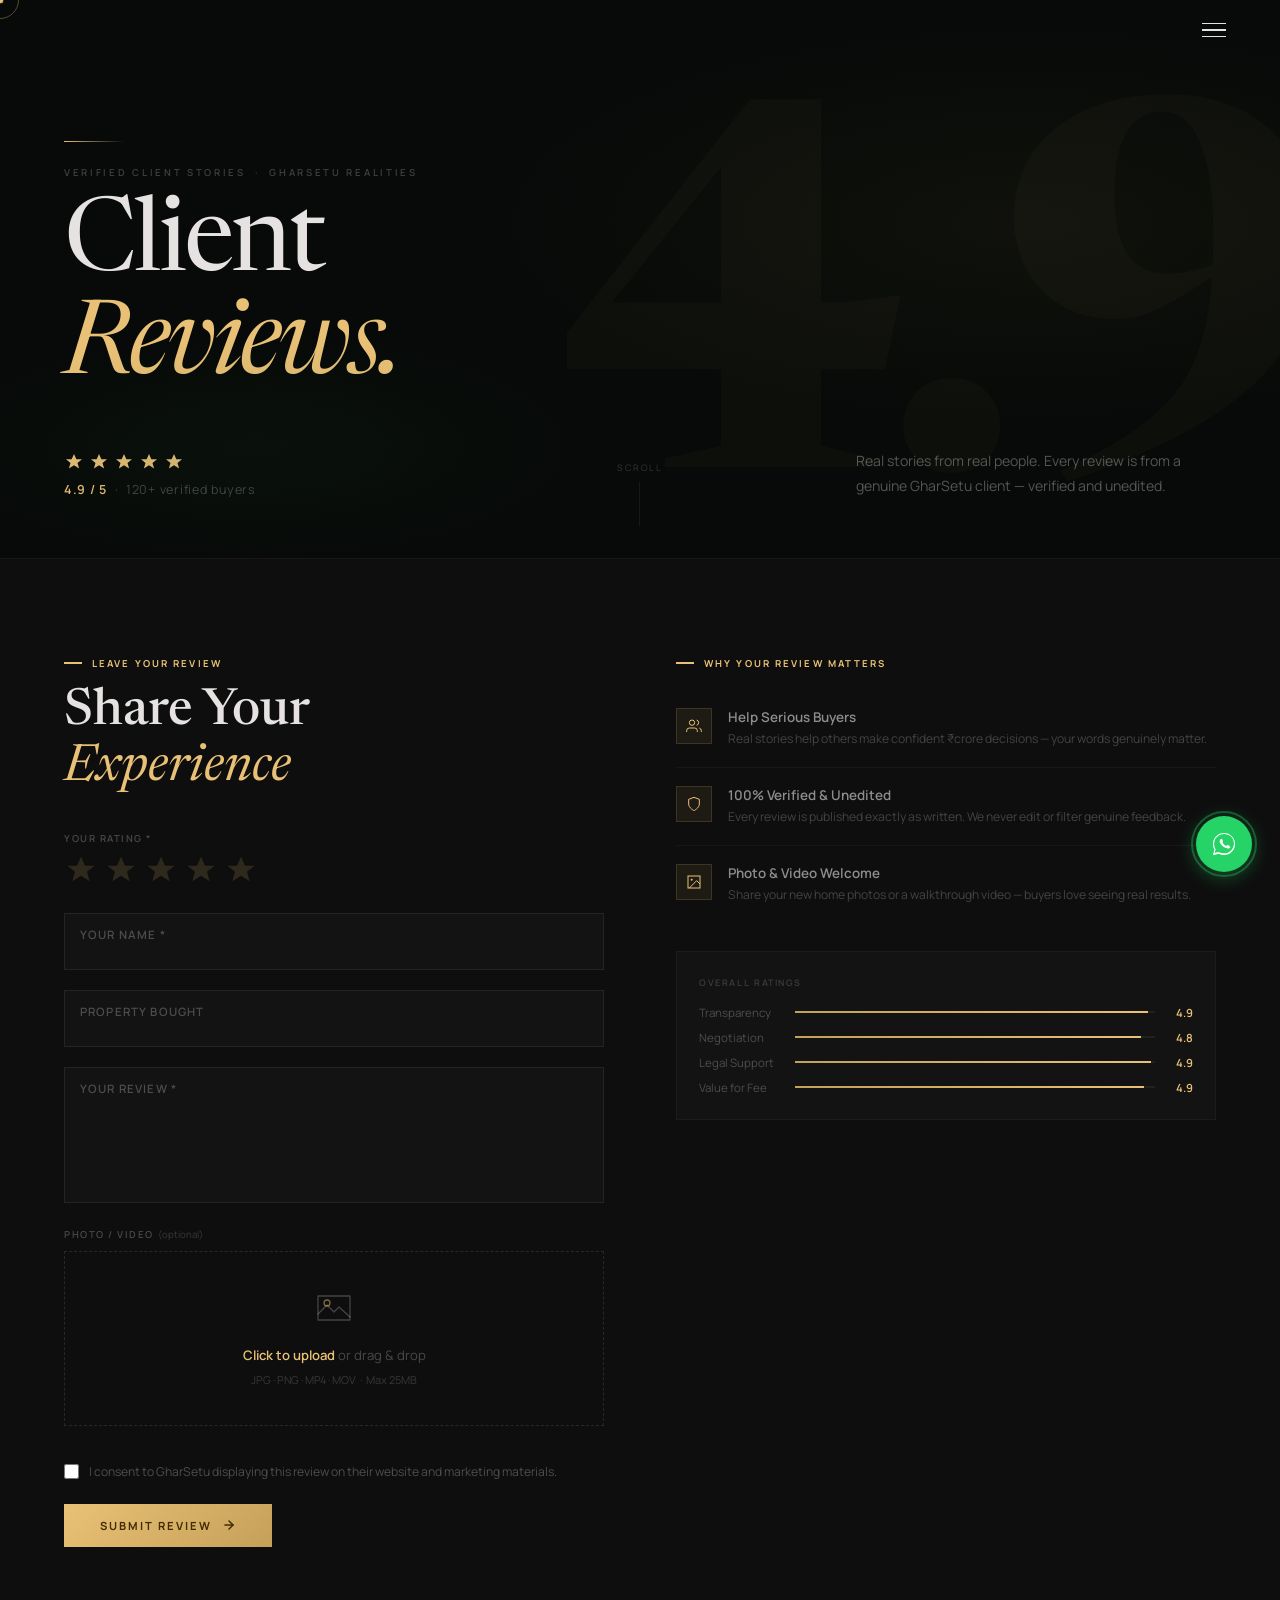
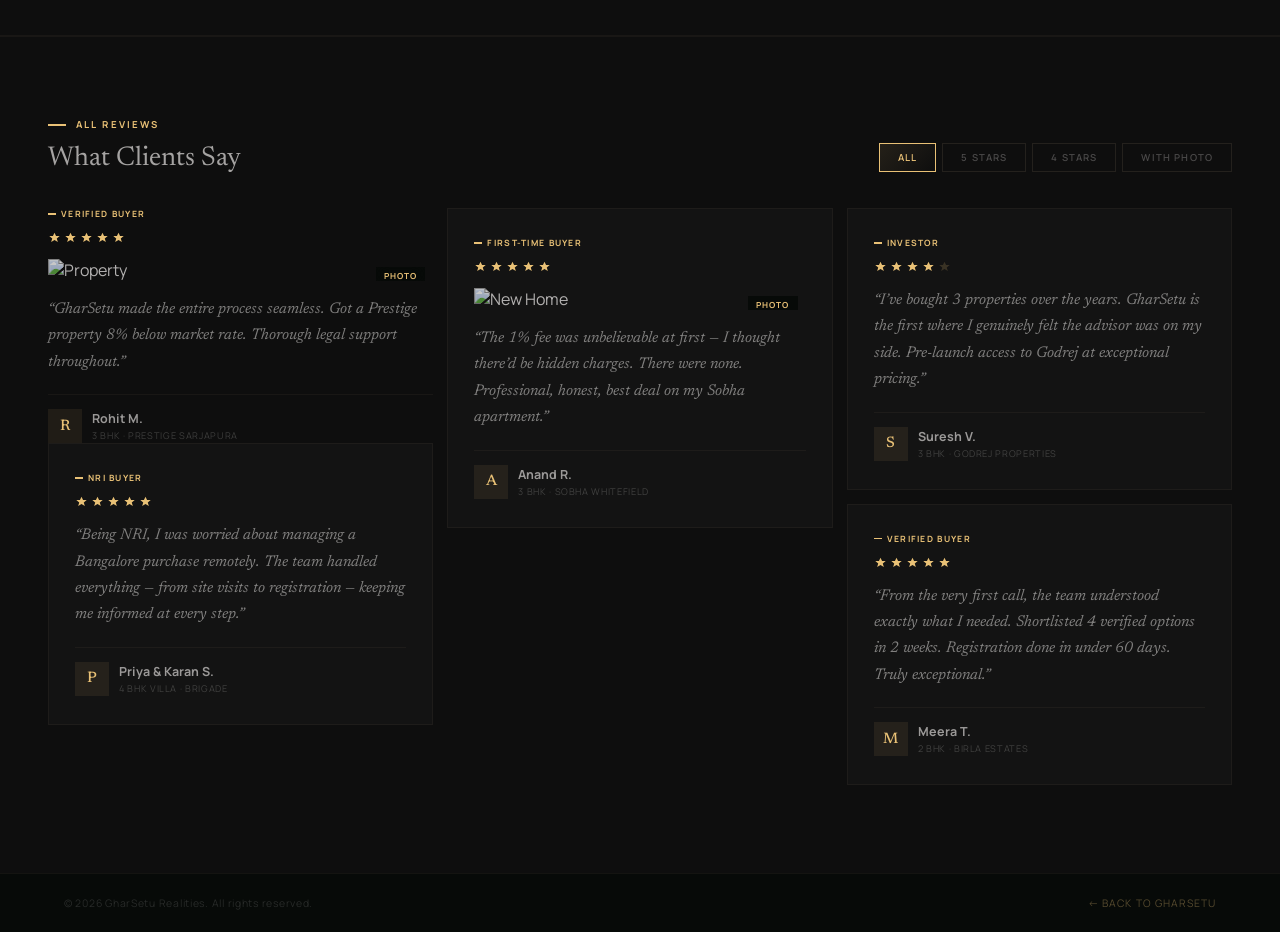
==== commit 4be21b14: "shivam" ====
--- a/reviews/index.html
+++ b/reviews/index.html
@@ -7,9 +7,10 @@
   <title>Client Reviews — GharSetu Realities</title>
   <meta name="description"
     content="Real stories from verified buyers. Read GharSetu client reviews and share your own experience.">
-  <link
-    href="https://fonts.googleapis.com/css2?family=Newsreader:ital,opsz,wght@0,6..72,300;0,6..72,400;0,6..72,500;0,6..72,600;1,6..72,300;1,6..72,400;1,6..72,500&family=Manrope:wght@300;400;500;600;700&display=swap"
-    rel="stylesheet">
+  <link href="https://fonts.googleapis.com/css2?family=Newsreader:ital,opsz,wght@0,6..72,300;0,6..72,400;0,6..72,500;0,6..72,600;1,6..72,300;1,6..72,400;1,6..72,500&family=Manrope:wght@300;400;500;600;700&display=swap" rel="stylesheet">
+  <!-- Firebase SDK -->
+  <script src="https://www.gstatic.com/firebasejs/9.23.0/firebase-app-compat.js"></script>
+  <script src="https://www.gstatic.com/firebasejs/9.23.0/firebase-database-compat.js"></script>
   <style>
     *,
     *::before,
@@ -237,14 +238,14 @@
 
     /* HERO */
     .hero {
-      min-height: 100vh;
+      min-height: 62vh;
       display: flex;
       flex-direction: column;
       justify-content: flex-end;
       position: relative;
       overflow: hidden;
       background: var(--g0);
-      padding: 0 64px 72px
+      padding: 80px 64px 60px
     }
 
     .hero-bg {
@@ -1072,9 +1073,9 @@
     }
 
     .ri {
-      max-width: 1300px;
-      margin: 0 auto;
-      padding: 0 64px
+      max-width: 100%;
+      margin: 0;
+      padding: 0 48px
     }
 
     .rh {
@@ -1401,10 +1402,95 @@
       color: var(--gold)
     }
 
-    /* RESPONSIVE */
+    /* SIDEBAR */
+    #rv-sb-overlay {
+      position: fixed; inset: 0;
+      background: rgba(0,0,0,.6);
+      z-index: 700; opacity: 0;
+      pointer-events: none;
+      transition: opacity .4s;
+      backdrop-filter: blur(4px)
+    }
+    #rv-sb-overlay.open { opacity: 1; pointer-events: all }
+
+    #rv-sidebar {
+      position: fixed; top: 0; right: 0; bottom: 0;
+      width: min(360px,88vw);
+      background: #0E0E0E;
+      z-index: 800;
+      transform: translateX(100%);
+      transition: transform .45s cubic-bezier(.16,1,.3,1);
+      display: flex; flex-direction: column;
+      border-left: 1px solid rgba(78,70,57,.25);
+      overflow-y: auto
+    }
+    #rv-sidebar.open { transform: translateX(0) }
+
+    .rv-sb-head {
+      display: flex; align-items: center;
+      justify-content: space-between;
+      padding: 18px 24px;
+      border-bottom: 1px solid rgba(78,70,57,.2);
+      position: sticky; top: 0;
+      background: #0E0E0E; z-index: 2; flex-shrink: 0
+    }
+
+    .rv-sb-close {
+      width: 36px; height: 36px; border-radius: 50%;
+      background: rgba(78,70,57,.15);
+      display: flex; align-items: center; justify-content: center;
+      cursor: pointer; border: 1px solid rgba(78,70,57,.25);
+      transition: all .3s; flex-shrink: 0
+    }
+    .rv-sb-close:hover { background: rgba(233,193,118,.1); border-color: rgba(233,193,118,.3) }
+    .rv-sb-close svg { width: 14px; height: 14px; stroke: #E9C176; fill: none; stroke-width: 1.5; stroke-linecap: round }
+
+    .rv-sb-links { flex: 1; display: flex; flex-direction: column; padding: 8px 0 }
+
+    .rv-sb-link {
+      display: flex; align-items: center; justify-content: space-between;
+      padding: 18px 28px;
+      font-family: "Newsreader", serif;
+      font-size: 1.5rem; font-weight: 400;
+      color: rgba(229,226,225,.55);
+      border-bottom: 1px solid rgba(78,70,57,.12);
+      cursor: pointer; transition: all .25s; text-decoration: none
+    }
+    .rv-sb-link:hover { color: #E5E2E1; padding-left: 36px }
+    .rv-sb-link.active { color: #E9C176 }
+
+    .rv-sb-footer {
+      padding: 24px 28px; flex-shrink: 0;
+      border-top: 1px solid rgba(78,70,57,.2)
+    }
+    .rv-sb-phone {
+      font-family: "Newsreader", serif;
+      font-size: 1.2rem; font-style: italic;
+      color: #E9C176; margin-bottom: 8px; display: block
+    }
+    .rv-sb-addr {
+      font-size: .72rem; letter-spacing: .1em;
+      text-transform: uppercase;
+      color: rgba(229,226,225,.2); line-height: 1.5
+    }
+
+    /* NAV HAM */
+    .rv-ham {
+      display: flex; flex-direction: column; gap: 5px;
+      background: none; border: none; cursor: pointer;
+      padding: 6px; z-index: 700
+    }
+    .rv-ham span {
+      display: block; width: 24px; height: 1.5px;
+      background: #E5E2E1; transition: all .35s; transform-origin: center
+    }
+    .rv-ham.open span:nth-child(1) { transform: translateY(6.5px) rotate(45deg) }
+    .rv-ham.open span:nth-child(2) { opacity: 0; transform: scaleX(0) }
+    .rv-ham.open span:nth-child(3) { transform: translateY(-6.5px) rotate(-45deg) }
+
     @media(max-width:1100px) {
       .hero {
-        padding: 0 32px 60px
+        padding: 80px 32px 60px
       }
 
       .fi,
@@ -1490,16 +1576,40 @@
     </svg>
   </a>
 
+  <!-- SIDEBAR OVERLAY -->
+  <div id="rv-sb-overlay" onclick="rvCloseSidebar()"></div>
+
+  <!-- SIDEBAR -->
+  <div id="rv-sidebar">
+    <div class="rv-sb-head">
+      <img src="image/logo.png" alt="GharSetu" style="height:38px;width:auto;object-fit:contain" onerror="this.style.display='none'">
+      <button class="rv-sb-close" onclick="rvCloseSidebar()" aria-label="Close">
+        <svg viewBox="0 0 24 24"><path d="M18 6L6 18M6 6l12 12"/></svg>
+      </button>
+    </div>
+    <div class="rv-sb-links">
+      <a href="/" class="rv-sb-link" onclick="rvSbNav(this)">Home</a>
+      <a href="/#about" class="rv-sb-link" onclick="rvSbNav(this)">About</a>
+      <a href="/#projects" class="rv-sb-link" onclick="rvSbNav(this)">Active Projects</a>
+      <a href="/#services" class="rv-sb-link" onclick="rvSbNav(this)">Services</a>
+      <a href="/#fee" class="rv-sb-link" onclick="rvSbNav(this)">Our Fee</a>
+      <a href="/#loan" class="rv-sb-link" onclick="rvSbNav(this)">Loan Assist</a>
+      <a href="reviews.html" class="rv-sb-link active">Reviews</a>
+      <a href="/#contact" class="rv-sb-link" onclick="rvSbNav(this)">Contact Us</a>
+    </div>
+    <div class="rv-sb-footer">
+      <span class="rv-sb-phone">+91 91981 97668</span>
+      <div class="rv-sb-addr">GharSetu Realities &nbsp;·&nbsp; Bangalore</div>
+      <div style="margin-top:8px;font-size:.6rem;letter-spacing:.1em;text-transform:uppercase;color:rgba(233,193,118,.25)">1% Service Charge · No Hidden Charges</div>
+    </div>
+  </div>
+
   <!-- NAV -->
   <nav id="nav">
-    <img src="image/logo.png" alt="GharSetu" class="nl" onerror="this.style.display='none'">
-    <a href="/" class="nb">
-      <svg fill="none" stroke-width="2" stroke-linecap="round" stroke-linejoin="round" viewBox="0 0 24 24">
-        <line x1="19" y1="12" x2="5" y2="12" />
-        <polyline points="12 19 5 12 12 5" />
-      </svg>
-      Back to Home
-    </a>
+    <a href="/"><img src="image/logo.png" alt="GharSetu" class="nl" onerror="this.style.display='none'"></a>
+    <button class="rv-ham" id="rv-ham" onclick="rvOpenSidebar()" aria-label="Menu">
+      <span></span><span></span><span></span>
+    </button>
   </nav>
 
   <!-- HERO -->
@@ -1544,13 +1654,6 @@
     </div>
   </section>
 
-  <!-- STATS -->
-  <div class="stats">
-    <div class="sc- rv"><span class="sn">120+</span><span class="sl">Verified Reviews</span></div>
-    <div class="sc- rv d1"><span class="sn">4.9</span><span class="sl">Average Rating</span></div>
-    <div class="sc- rv d2"><span class="sn">98%</span><span class="sl">Recommend Us</span></div>
-    <div class="sc- rv d3"><span class="sn">&#8377;100Cr+</span><span class="sl">Deals Closed</span></div>
-  </div>
 
   <!-- FORM -->
   <div class="fs">
@@ -1717,8 +1820,11 @@
         </div>
       </div>
       <div class="mn" id="rg">
-
-        <div class="rt" data-s="5" data-t="photo">
+        <!-- LIVE REVIEWS (from Firebase — newest first) -->
+        <div id="live-reviews-container"></div>
+
+        <!-- SAMPLE REVIEWS — shown until Firebase reviews load -->
+        <div id="sample-reviews">
           <div class="tb">Verified Buyer</div>
           <div class="ts"><svg class="tss" viewBox="0 0 20 20" fill="#E9C176">
               <path d="M10 1l2.39 5.26H18l-4.5 3.63 1.64 5.61L10 12.27 4.86 15.5l1.64-5.61L2 6.26h5.61z" />
@@ -1856,7 +1962,8 @@
           </div>
         </div>
 
-      </div>
+        </div><!-- end #sample-reviews -->
+      </div><!-- end #rg -->
     </div>
   </div>
 
@@ -1866,76 +1973,269 @@
     <a href="/" class="fb2">&larr; Back to GharSetu</a>
   </footer>
 
+
   <script>
-    // Cursor
+    /* ═══════════════════════════════════════════════════════
+       FIREBASE CONFIG — GharSetu Reviews
+       
+       Setup steps (5 minutes, FREE):
+       1. Go to https://console.firebase.google.com
+       2. Create new project → name it "gharsetu-reviews"
+       3. Left sidebar → Build → Realtime Database → Create database
+          → Start in TEST MODE (allows public read/write)
+       4. Click gear icon → Project settings → scroll to "Your apps"
+       5. Click </> (web app) → register app → copy the firebaseConfig below
+       6. Paste your values into FIREBASE_CONFIG below
+    ═══════════════════════════════════════════════════════ */
+    const FIREBASE_CONFIG = {
+      apiKey:            "PASTE_YOUR_API_KEY_HERE",
+      authDomain:        "PASTE_YOUR_PROJECT_ID.firebaseapp.com",
+      databaseURL:       "https://PASTE_YOUR_PROJECT_ID-default-rtdb.firebaseio.com",
+      projectId:         "PASTE_YOUR_PROJECT_ID",
+      storageBucket:     "PASTE_YOUR_PROJECT_ID.appspot.com",
+      messagingSenderId: "PASTE_YOUR_SENDER_ID",
+      appId:             "PASTE_YOUR_APP_ID"
+    };
+
+    // ── Init Firebase ──
+    let db = null;
+    let firebaseReady = false;
+    try {
+      if (!firebase.apps.length) firebase.initializeApp(FIREBASE_CONFIG);
+      db = firebase.database();
+      firebaseReady = !FIREBASE_CONFIG.apiKey.includes('PASTE');
+    } catch(e) { console.warn('Firebase not configured:', e); }
+
+    // ── Cursor ──
     const cd = document.getElementById('cd'), cr = document.getElementById('cr');
     if (cd && cr) {
       let mx = 0, my = 0, rx = 0, ry = 0;
       document.addEventListener('mousemove', e => { mx = e.clientX; my = e.clientY; cd.style.left = mx + 'px'; cd.style.top = my + 'px'; });
       (function a() { rx += (mx - rx) * .1; ry += (my - ry) * .1; cr.style.left = rx + 'px'; cr.style.top = ry + 'px'; requestAnimationFrame(a); })();
-      document.querySelectorAll('a,button,.sc-,.rt,.wi,.fbt').forEach(el => {
+      document.querySelectorAll('a,button,.rt,.wi,.fbt').forEach(el => {
         el.addEventListener('mouseenter', () => document.body.classList.add('ch'));
         el.addEventListener('mouseleave', () => document.body.classList.remove('ch'));
       });
       document.addEventListener('mousedown', () => document.body.classList.add('ca'));
       document.addEventListener('mouseup', () => document.body.classList.remove('ca'));
     }
-    // Progress
-    window.addEventListener('scroll', () => { document.getElementById('pb').style.width = (window.scrollY / (document.documentElement.scrollHeight - window.innerHeight) * 100) + '%'; }, { passive: true });
-    // Nav
+
+    // ── Progress bar ──
+    window.addEventListener('scroll', () => {
+      const pb = document.getElementById('pb');
+      if (pb) pb.style.width = (window.scrollY / (document.documentElement.scrollHeight - window.innerHeight) * 100) + '%';
+    }, { passive: true });
+
+    // ── Nav scroll ──
     const nv = document.getElementById('nav');
-    window.addEventListener('scroll', () => { nv.classList.toggle('sc', window.scrollY > 40); }, { passive: true });
-    // Hero entrance
+    window.addEventListener('scroll', () => { if(nv) nv.classList.toggle('sc', window.scrollY > 40); }, { passive: true });
+
+    // ── Hero entrance ──
     setTimeout(() => {
-      ['hr', 'hl'].forEach(id => { const e = document.getElementById(id); if (e) e.classList.add('in'); });
+      ['hr','hl'].forEach(id => { const e = document.getElementById(id); if(e) e.classList.add('in'); });
       setTimeout(() => {
-        ['ht1', 'ht2'].forEach(id => { const e = document.getElementById(id); if (e) e.classList.add('in'); });
-        setTimeout(() => { ['hrb', 'hsb', 'hsc'].forEach(id => { const e = document.getElementById(id); if (e) e.classList.add('in'); }); }, 200);
+        ['ht1','ht2'].forEach(id => { const e = document.getElementById(id); if(e) e.classList.add('in'); });
+        setTimeout(() => { ['hrb','hsb','hsc'].forEach(id => { const e = document.getElementById(id); if(e) e.classList.add('in'); }); }, 200);
       }, 150);
     }, 80);
-    // Reveal
-    const obs = new IntersectionObserver(es => { es.forEach(e => { if (e.isIntersecting) e.target.classList.add('on'); }); }, { threshold: .07, rootMargin: '0px 0px -36px 0px' });
+
+    // ── Scroll reveal ──
+    const obs = new IntersectionObserver(es => { es.forEach(e => { if(e.isIntersecting) e.target.classList.add('on'); }); }, { threshold: .07, rootMargin: '0px 0px -36px 0px' });
     document.querySelectorAll('.rv,.rvr').forEach(el => obs.observe(el));
-    // Tile reveal
-    const tob = new IntersectionObserver(es => { es.forEach(e => { if (e.isIntersecting) { Array.from(e.target.querySelectorAll('.rt')).forEach((t, i) => setTimeout(() => t.classList.add('vs'), i * 80)); tob.unobserve(e.target); } }); }, { threshold: .05 });
-    const rg = document.getElementById('rg'); if (rg) tob.observe(rg);
-    // Rating bars
-    const bob = new IntersectionObserver(es => { es.forEach(e => { if (e.isIntersecting) { document.querySelectorAll('.rbf').forEach((b, i) => setTimeout(() => b.style.width = b.dataset.w + '%', i * 100 + 200)); bob.unobserve(e.target); } }); }, { threshold: .3 });
-    const rc2 = document.querySelector('.rc'); if (rc2) bob.observe(rc2);
-    // Stars
+
+    // ── Tile reveal ──
+    const tob = new IntersectionObserver(es => { es.forEach(e => { if(e.isIntersecting) { Array.from(e.target.querySelectorAll('.rt')).forEach((t,i) => setTimeout(() => t.classList.add('vs'), i*80)); tob.unobserve(e.target); } }); }, { threshold: .05 });
+    const rg = document.getElementById('rg'); if(rg) tob.observe(rg);
+
+    // ── Rating bars ──
+    const bob = new IntersectionObserver(es => { es.forEach(e => { if(e.isIntersecting) { document.querySelectorAll('.rbf').forEach((b,i) => setTimeout(() => b.style.width = b.dataset.w + '%', i*100+200)); bob.unobserve(e.target); } }); }, { threshold: .3 });
+    const rc2 = document.querySelector('.rc'); if(rc2) bob.observe(rc2);
+
+    // ── Star rating widget ──
     let rat = 0;
     const sbs = document.querySelectorAll('.sb');
-    function us(v, hv) { sbs.forEach((s, i) => { s.classList.toggle('lit', i < v && !hv); s.classList.toggle('hv', i < v && hv); }); }
+    function us(v, hv) { sbs.forEach((s,i) => { s.classList.toggle('lit', i < v && !hv); s.classList.toggle('hv', i < v && hv); }); }
     sbs.forEach(s => { const v = +s.dataset.v; s.addEventListener('click', () => { rat = v; document.getElementById('rr').value = v; us(v, false); }); s.addEventListener('mouseenter', () => us(v, true)); s.addEventListener('mouseleave', () => us(rat, false)); });
-    // Upload
+
+    // ── File upload preview ──
     let ups = [];
-    function hf(files) { Array.from(files).forEach(file => { if (!['image/', 'video/'].some(t => file.type.startsWith(t))) return; if (file.size > 25 * 1024 * 1024) { alert('Max 25MB'); return; } ups.push(file); const r = new FileReader(); r.onload = e => { const pg = document.getElementById('pg'); const it = document.createElement('div'); it.className = 'pi'; const idx = ups.length - 1; const tg = file.type.startsWith('image/') ? `<img src="${e.target.result}" alt="p">` : `<video src="${e.target.result}" style="width:100%;height:100%;object-fit:cover"></video>`; it.innerHTML = tg + `<button class="pr" onclick="rf(${idx},this.parentElement)">&#10005;</button>`; pg.appendChild(it); }; r.readAsDataURL(file); }); }
+    function hf(files) {
+      Array.from(files).forEach(file => {
+        if (!['image/','video/'].some(t => file.type.startsWith(t))) return;
+        if (file.size > 25 * 1024 * 1024) { alert('Max 25MB'); return; }
+        ups.push(file);
+        const r = new FileReader();
+        r.onload = e => {
+          const pg = document.getElementById('pg');
+          const it = document.createElement('div'); it.className = 'pi';
+          const idx = ups.length - 1;
+          const tg = file.type.startsWith('image/') ? `<img src="${e.target.result}" alt="p">` : `<video src="${e.target.result}" style="width:100%;height:100%;object-fit:cover"></video>`;
+          it.innerHTML = tg + `<button class="pr" onclick="rf(${idx},this.parentElement)">&#10005;</button>`;
+          pg.appendChild(it);
+        };
+        r.readAsDataURL(file);
+      });
+    }
     function rf(idx, el) { ups[idx] = null; el.remove(); }
     const uz = document.getElementById('uz'), mi = document.getElementById('mi');
-    if (uz && mi) { mi.onchange = () => hf(mi.files); uz.addEventListener('dragover', e => { e.preventDefault(); uz.classList.add('dg'); }); uz.addEventListener('dragleave', () => uz.classList.remove('dg')); uz.addEventListener('drop', e => { e.preventDefault(); uz.classList.remove('dg'); hf(e.dataTransfer.files); }); }
-    // Submit
-    function sub() {
-      const n = document.getElementById('rn').value.trim();
-      const t = document.getElementById('rt').value.trim();
-      const r = +document.getElementById('rr').value;
-      const se = document.getElementById('se'); se.style.display = 'none';
-      if (!n) { sE('Please enter your name.'); return; }
-      if (!r) { sE('Please select a star rating.'); return; }
-      if (!t) { sE('Please write your review.'); return; }
-      const b = document.getElementById('sbb'); b.disabled = true; b.innerHTML = 'Submitting&hellip;';
-      setTimeout(() => { document.getElementById('rfm').style.display = 'none'; document.getElementById('smsg').style.display = 'block'; }, 1200);
-    }
+    if (uz && mi) {
+      mi.onchange = () => hf(mi.files);
+      uz.addEventListener('dragover', e => { e.preventDefault(); uz.classList.add('dg'); });
+      uz.addEventListener('dragleave', () => uz.classList.remove('dg'));
+      uz.addEventListener('drop', e => { e.preventDefault(); uz.classList.remove('dg'); hf(e.dataTransfer.files); });
+    }
+
+    // ── BUILD A REVIEW CARD HTML ──
+    function buildReviewCard(data) {
+      const stars = Array.from({length:5}, (_,i) =>
+        `<svg class="tss" viewBox="0 0 20 20" fill="${i < data.rating ? '#E9C176' : 'rgba(233,193,118,.15)'}">
+          <path d="M10 1l2.39 5.26H18l-4.5 3.63 1.64 5.61L10 12.27 4.86 15.5l1.64-5.61L2 6.26h5.61z"/>
+        </svg>`).join('');
+
+      const initial = data.name ? data.name.trim()[0].toUpperCase() : '?';
+      const dateStr  = data.timestamp ? new Date(data.timestamp).toLocaleDateString('en-IN', { day:'numeric', month:'short', year:'numeric' }) : '';
+      const propHtml = data.property ? `<div class="td">${data.property}</div>` : '';
+      const photoHtml = data.photoURL ? `<div class="tm"><img src="${data.photoURL}" alt="Review photo" loading="lazy"><div class="mb">Photo</div></div>` : '';
+      const newBadge = `<span style="font-size:.48rem;letter-spacing:.1em;background:rgba(233,193,118,.12);color:#E9C176;padding:2px 7px;border:1px solid rgba(233,193,118,.25);margin-left:8px">NEW</span>`;
+
+      return `
+        <div class="rt vs" data-s="${data.rating}" data-t="${data.photoURL ? 'photo' : 'text'}">
+          <div class="tb">Verified Buyer${newBadge}</div>
+          <div class="ts">${stars}</div>
+          ${photoHtml}
+          <div class="tx">&ldquo;${data.text}&rdquo;</div>
+          <div class="ta">
+            <div class="tav"><div class="tin">${initial}</div></div>
+            <div>
+              <div class="tn">${data.name}</div>
+              ${propHtml}
+              <div style="font-size:.54rem;color:rgba(229,226,225,.18);margin-top:2px;letter-spacing:.05em">${dateStr}</div>
+            </div>
+          </div>
+        </div>`;
+    }
+
+    // ── LOAD LIVE REVIEWS FROM FIREBASE ──
+    function loadLiveReviews() {
+      if (!firebaseReady) {
+        console.log('Firebase not configured — showing sample reviews only');
+        return;
+      }
+      const container = document.getElementById('live-reviews-container');
+      const sampleDiv  = document.getElementById('sample-reviews');
+
+      db.ref('reviews').orderByChild('timestamp').on('value', snapshot => {
+        const reviews = [];
+        snapshot.forEach(child => reviews.push({ id: child.key, ...child.val() }));
+        reviews.reverse(); // newest first
+
+        if (reviews.length > 0) {
+          // Hide sample reviews once real reviews exist
+          if (sampleDiv) sampleDiv.style.display = 'none';
+          container.innerHTML = reviews.map(r => buildReviewCard(r)).join('');
+        } else {
+          // No firebase reviews yet — show samples
+          if (sampleDiv) sampleDiv.style.display = '';
+          container.innerHTML = '';
+        }
+      });
+    }
+
+    // ── SUBMIT REVIEW → FIREBASE ──
+    async function sub() {
+      const n       = document.getElementById('rn').value.trim();
+      const t       = document.getElementById('rt').value.trim();
+      const r       = +document.getElementById('rr').value;
+      const prop    = document.getElementById('rp').value.trim();
+      const consent = document.getElementById('rc').checked;
+      const se      = document.getElementById('se');
+      se.style.display = 'none';
+
+      // Validation
+      if (!n)       { sE('Please enter your name.'); return; }
+      if (!r)       { sE('Please select a star rating.'); return; }
+      if (!t)       { sE('Please write your review.'); return; }
+      if (!consent) { sE('Please give consent to display your review.'); return; }
+
+      const btn = document.getElementById('sbb');
+      btn.disabled = true;
+      btn.innerHTML = 'Submitting&hellip;';
+
+      // Check if there's a photo uploaded (first one)
+      const photoFile = ups.find(Boolean);
+      let photoURL = '';
+
+      // If photo uploaded, convert to base64 for storage (small images only)
+      if (photoFile && photoFile.type.startsWith('image/') && photoFile.size < 2 * 1024 * 1024) {
+        photoURL = await new Promise(res => {
+          const reader = new FileReader();
+          reader.onload = e => res(e.target.result);
+          reader.readAsDataURL(photoFile);
+        });
+      }
+
+      const reviewData = {
+        name:      n,
+        text:      t,
+        rating:    r,
+        property:  prop,
+        photoURL:  photoURL,
+        timestamp: Date.now()
+      };
+
+      if (firebaseReady) {
+        try {
+          await db.ref('reviews').push(reviewData);
+          // Show success
+          document.getElementById('rfm').style.display = 'none';
+          document.getElementById('smsg').style.display = 'block';
+        } catch(err) {
+          sE('Could not save review. Please try again or WhatsApp us at +91 91981 97668.');
+          btn.disabled = false;
+          btn.innerHTML = 'Submit Review →';
+        }
+      } else {
+        // Firebase not configured — fallback: show locally + instructions
+        const container = document.getElementById('live-reviews-container');
+        const sampleDiv  = document.getElementById('sample-reviews');
+        container.insertAdjacentHTML('afterbegin', buildReviewCard(reviewData));
+        if (sampleDiv) sampleDiv.style.display = 'none';
+        document.getElementById('rfm').style.display = 'none';
+        document.getElementById('smsg').style.display = 'block';
+      }
+    }
+
     function sE(m) { const e = document.getElementById('se'); e.textContent = m; e.style.display = 'block'; }
-    // Filter
+
+    // ── FILTER REVIEWS ──
     function flt(type, btn) {
       document.querySelectorAll('.fbt').forEach(b => b.classList.remove('act')); btn.classList.add('act');
       document.querySelectorAll('.rt').forEach(tile => {
         const show = type === 'all' ? true : type === 'photo' ? tile.dataset.t === 'photo' : tile.dataset.s === type;
         if (show) { tile.classList.remove('hd'); tile.style.display = ''; requestAnimationFrame(() => tile.classList.add('vs')); }
-        else { tile.classList.add('hd'); tile.classList.remove('vs'); setTimeout(() => { if (tile.classList.contains('hd')) tile.style.display = 'none'; }, 300); }
+        else { tile.classList.add('hd'); tile.classList.remove('vs'); setTimeout(() => { if(tile.classList.contains('hd')) tile.style.display = 'none'; }, 300); }
       });
     }
+
+    // ── SIDEBAR ──
+    function rvOpenSidebar() {
+      document.getElementById('rv-sidebar').classList.add('open');
+      document.getElementById('rv-sb-overlay').classList.add('open');
+      document.getElementById('rv-ham').classList.add('open');
+      document.body.style.overflow = 'hidden';
+    }
+    function rvCloseSidebar() {
+      document.getElementById('rv-sidebar').classList.remove('open');
+      document.getElementById('rv-sb-overlay').classList.remove('open');
+      document.getElementById('rv-ham').classList.remove('open');
+      document.body.style.overflow = '';
+    }
+    function rvSbNav(el) { rvCloseSidebar(); return true; }
+    document.addEventListener('keydown', e => { if(e.key === 'Escape') rvCloseSidebar(); });
+
+    // ── INIT ──
+    loadLiveReviews();
+
   </script>
 </body>
-
 </html>
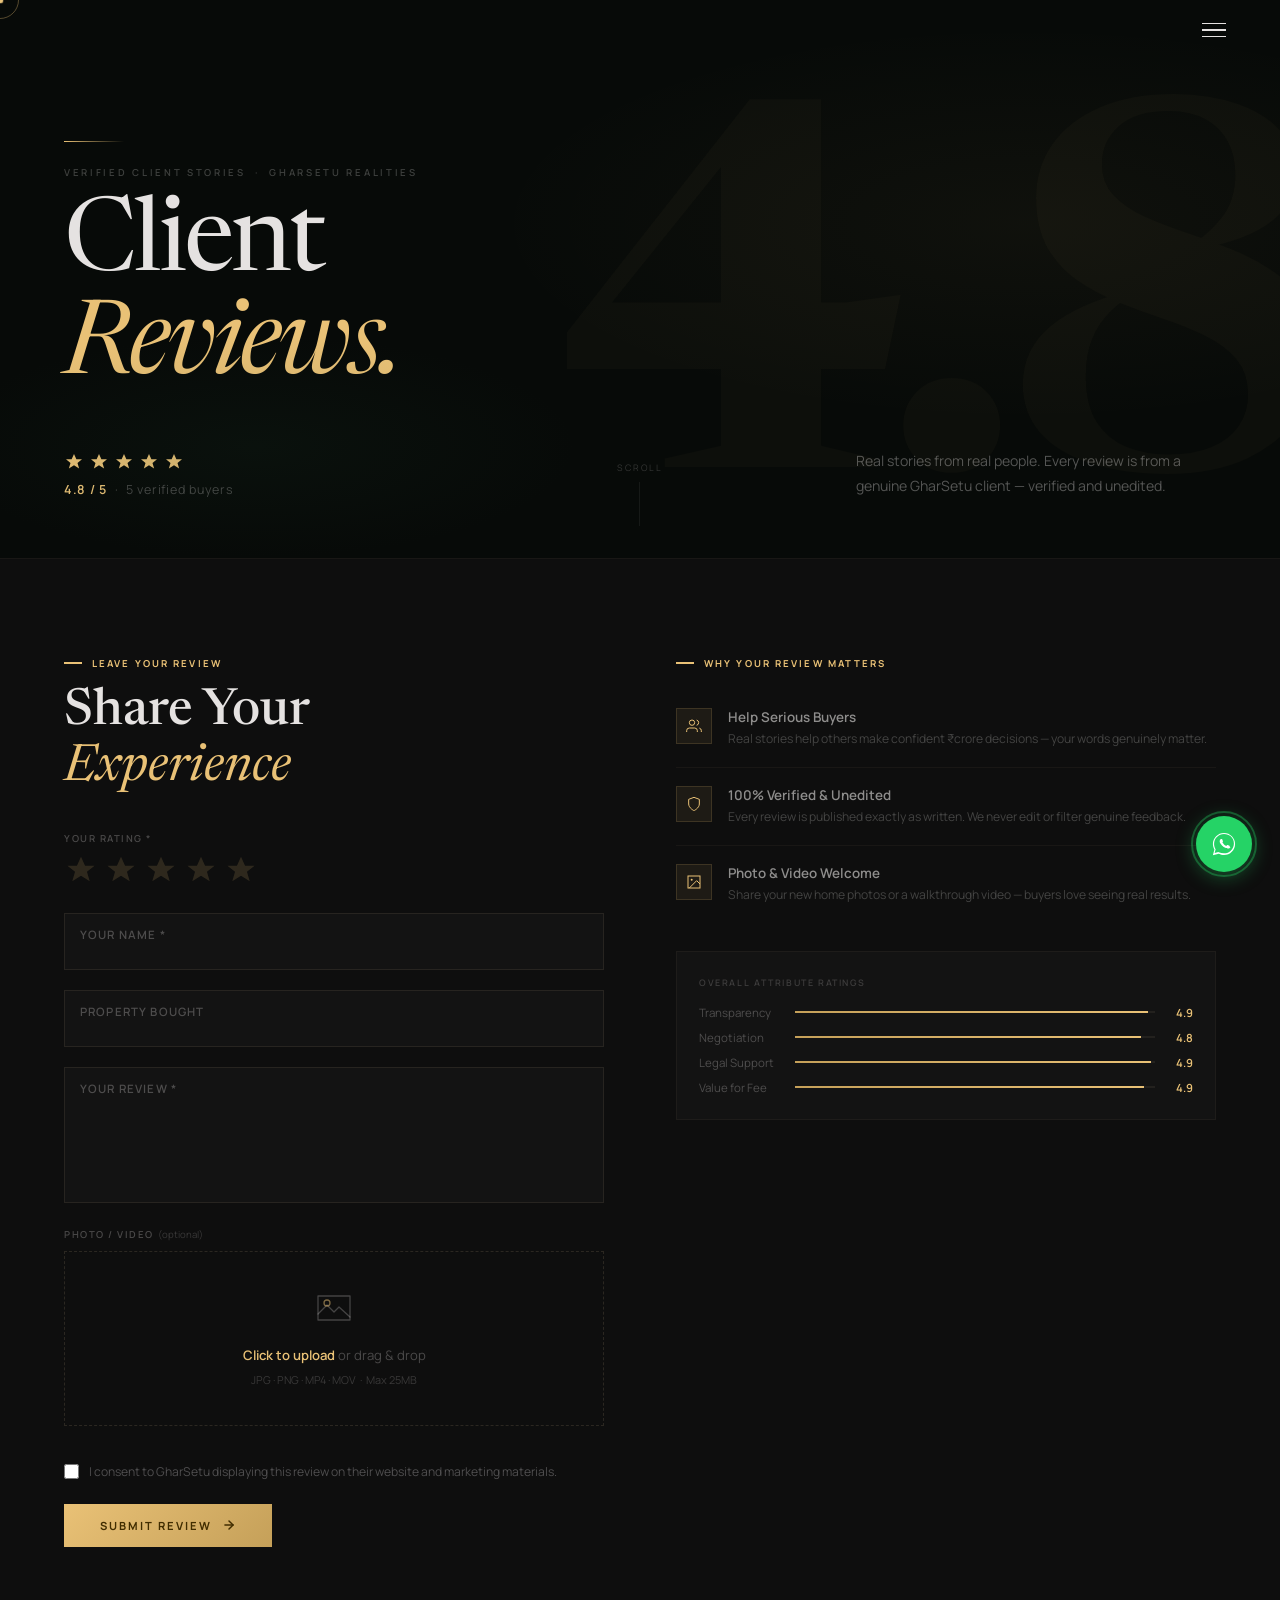
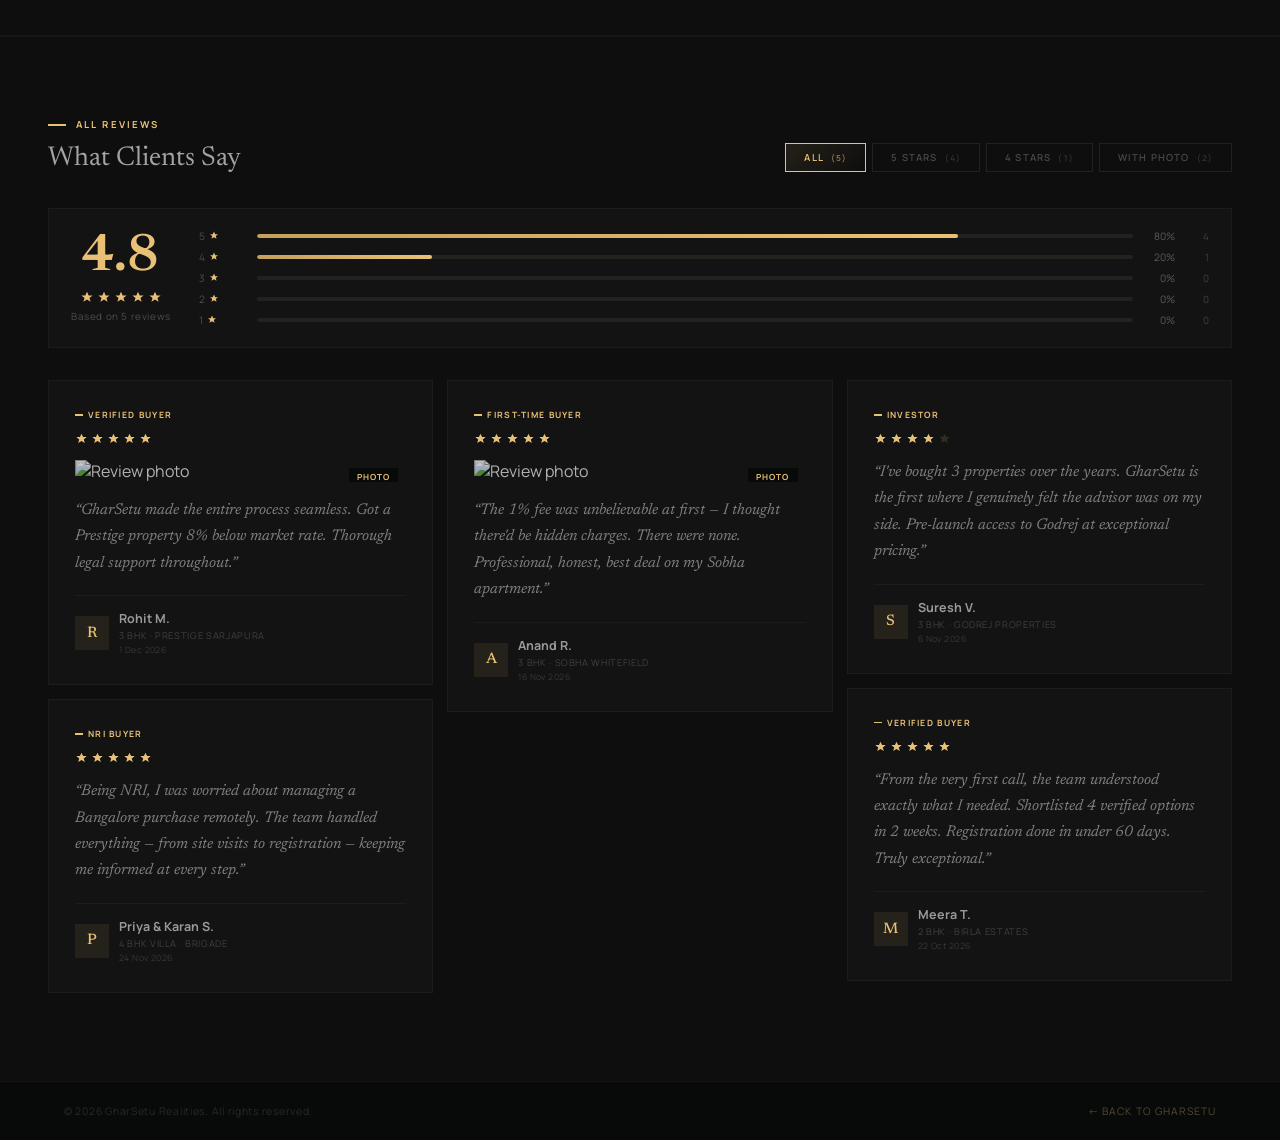
==== commit f521d313: "rebviews update" ====
--- a/reviews/index.html
+++ b/reviews/index.html
@@ -1,1601 +1,65 @@
 <!DOCTYPE html>
 <html lang="en">
-
 <head>
   <meta charset="utf-8">
   <meta name="viewport" content="width=device-width,initial-scale=1.0">
   <title>Client Reviews — GharSetu Realities</title>
-  <meta name="description"
-    content="Real stories from verified buyers. Read GharSetu client reviews and share your own experience.">
+  <meta name="description" content="Real stories from verified buyers. Read GharSetu client reviews and share your own experience.">
   <link href="https://fonts.googleapis.com/css2?family=Newsreader:ital,opsz,wght@0,6..72,300;0,6..72,400;0,6..72,500;0,6..72,600;1,6..72,300;1,6..72,400;1,6..72,500&family=Manrope:wght@300;400;500;600;700&display=swap" rel="stylesheet">
+  <link rel="stylesheet" href="style.css">
+
   <!-- Firebase SDK -->
   <script src="https://www.gstatic.com/firebasejs/9.23.0/firebase-app-compat.js"></script>
   <script src="https://www.gstatic.com/firebasejs/9.23.0/firebase-database-compat.js"></script>
-  <style>
-    *,
-    *::before,
-    *::after {
-      box-sizing: border-box;
-      margin: 0;
-      padding: 0
-    }
-
-    html {
-      scroll-behavior: smooth
-    }
-
-    body {
-      font-family: "Manrope", sans-serif;
-      background: #0E0E0E;
-      color: #E5E2E1;
-      overflow-x: hidden;
-      -webkit-font-smoothing: antialiased;
-      cursor: none
-    }
-
-    img,
-    video {
-      display: block;
-      max-width: 100%
-    }
-
-    a {
-      text-decoration: none;
-      color: inherit
-    }
-
-    button {
-      cursor: none;
-      font-family: inherit;
-      border: none;
-      outline: none
-    }
-
-    input,
-    textarea {
-      font-family: inherit;
-      outline: none
-    }
-
-    ::-webkit-scrollbar {
-      width: 2px
-    }
-
-    ::-webkit-scrollbar-track {
-      background: #0E0E0E
-    }
-
-    ::-webkit-scrollbar-thumb {
-      background: linear-gradient(#E9C176, #C5A059)
-    }
-
-    .sf {
-      font-family: "Newsreader", serif
-    }
-
-    .si {
-      font-family: "Newsreader", serif;
-      font-style: italic
-    }
-
-    :root {
-      --gold: #E9C176;
-      --gold2: #C5A059;
-      --gold3: #F5D896;
-      --cream: #E5E2E1;
-      --muted: rgba(229, 226, 225, .28);
-      --g0: #070A08;
-      --g1: #0E0E0E;
-      --g2: #131313;
-      --g3: #1C1B1B;
-      --border: rgba(78, 70, 57, .18);
-      --border2: rgba(78, 70, 57, .35);
-      --ease: cubic-bezier(.16, 1, .3, 1);
-      --ease2: cubic-bezier(.4, 0, .2, 1);
-    }
-
-    /* CURSOR */
-    #cd,
-    #cr {
-      position: fixed;
-      pointer-events: none;
-      z-index: 99999;
-      top: 0;
-      left: 0;
-      transform: translate(-50%, -50%)
-    }
-
-    #cd {
-      width: 7px;
-      height: 7px;
-      background: var(--gold);
-      border-radius: 50%;
-      mix-blend-mode: screen;
-      transition: transform .1s
-    }
-
-    #cr {
-      width: 38px;
-      height: 38px;
-      border: 1px solid rgba(233, 193, 118, .35);
-      border-radius: 50%;
-      transition: width .3s var(--ease), height .3s var(--ease), border-color .3s, background .3s
-    }
-
-    body.ch #cr {
-      width: 56px;
-      height: 56px;
-      border-color: rgba(233, 193, 118, .6);
-      background: rgba(233, 193, 118, .04)
-    }
-
-    body.ca #cd {
-      transform: translate(-50%, -50%) scale(.6)
-    }
-
-    @media(pointer:coarse) {
-
-      #cd,
-      #cr {
-        display: none
-      }
-
-      body {
-        cursor: auto
-      }
-
-      button {
-        cursor: pointer
-      }
-    }
-
-    /* PROGRESS */
-    #pb {
-      position: fixed;
-      top: 0;
-      left: 0;
-      z-index: 9998;
-      height: 1.5px;
-      width: 0%;
-      background: linear-gradient(90deg, var(--g1), var(--gold), var(--gold3), var(--gold2));
-      transition: width .1s linear
-    }
-
-    /* NAV */
-    #nav {
-      position: fixed;
-      top: 0;
-      left: 0;
-      right: 0;
-      z-index: 500;
-      height: 60px;
-      display: flex;
-      align-items: center;
-      justify-content: space-between;
-      padding: 0 48px;
-      transition: background .5s var(--ease), backdrop-filter .5s
-    }
-
-    #nav.sc {
-      background: rgba(7, 10, 8, .92);
-      backdrop-filter: blur(24px);
-      -webkit-backdrop-filter: blur(24px);
-      border-bottom: 1px solid var(--border)
-    }
-
-    .nl {
-      height: 38px;
-      width: auto;
-      min-width: 120px;
-      max-width: 180px;
-      object-fit: contain;
-      display: block
-    }
-
-    .nb {
-      display: inline-flex;
-      align-items: center;
-      gap: 8px;
-      font-size: .65rem;
-      letter-spacing: .14em;
-      text-transform: uppercase;
-      color: var(--muted);
-      font-weight: 600;
-      transition: color .3s var(--ease);
-      padding: 6px 0;
-      position: relative
-    }
-
-    .nb::after {
-      content: "";
-      position: absolute;
-      bottom: 0;
-      left: 0;
-      width: 0;
-      height: 1px;
-      background: var(--gold);
-      transition: width .4s var(--ease)
-    }
-
-    .nb:hover {
-      color: var(--gold)
-    }
-
-    .nb:hover::after {
-      width: 100%
-    }
-
-    .nb svg {
-      width: 14px;
-      height: 14px;
-      stroke: currentColor;
-      transition: transform .3s var(--ease)
-    }
-
-    .nb:hover svg {
-      transform: translateX(-3px)
-    }
-
-    /* HERO */
-    .hero {
-      min-height: 62vh;
-      display: flex;
-      flex-direction: column;
-      justify-content: flex-end;
-      position: relative;
-      overflow: hidden;
-      background: var(--g0);
-      padding: 80px 64px 60px
-    }
-
-    .hero-bg {
-      position: absolute;
-      inset: 0;
-      background: radial-gradient(ellipse 70% 60% at 80% 40%, rgba(233, 193, 118, .04) 0%, transparent 60%), radial-gradient(ellipse 50% 40% at 20% 80%, rgba(27, 58, 40, .15) 0%, transparent 50%)
-    }
-
-    .hero-amb {
-      position: absolute;
-      right: -3%;
-      bottom: -8%;
-      font-family: "Newsreader", serif;
-      font-weight: 700;
-      font-size: clamp(300px, 40vw, 600px);
-      color: rgba(233, 193, 118, .025);
-      line-height: 1;
-      letter-spacing: -.04em;
-      user-select: none;
-      pointer-events: none
-    }
-
-    .hero-rule {
-      width: 60px;
-      height: 1px;
-      background: linear-gradient(to right, var(--gold), transparent);
-      margin-bottom: 24px;
-      opacity: 0;
-      transform: scaleX(0);
-      transform-origin: left;
-      transition: opacity .8s var(--ease), transform .8s var(--ease)
-    }
-
-    .hero-rule.in {
-      opacity: 1;
-      transform: scaleX(1)
-    }
-
-    .hero-lbl {
-      font-size: .6rem;
-      letter-spacing: .28em;
-      text-transform: uppercase;
-      color: rgba(229, 226, 225, .25);
-      font-weight: 600;
-      margin-bottom: 16px;
-      opacity: 0;
-      transform: translateY(16px);
-      transition: opacity .8s var(--ease) .1s, transform .8s var(--ease) .1s
-    }
-
-    .hero-lbl.in {
-      opacity: 1;
-      transform: none
-    }
-
-    .hero-h1 {
-      font-family: "Newsreader", serif;
-      font-size: clamp(3.5rem, 8vw, 7.5rem);
-      font-weight: 400;
-      line-height: 1.0;
-      letter-spacing: -.03em;
-      color: var(--cream)
-    }
-
-    .hero-h1 span {
-      display: block;
-      opacity: 0;
-      transform: translateY(40px);
-      transition: opacity .9s var(--ease), transform .9s var(--ease)
-    }
-
-    .hero-h1 span:nth-child(1) {
-      transition-delay: .15s
-    }
-
-    .hero-h1 span:nth-child(2) {
-      transition-delay: .25s;
-      font-style: italic;
-      color: var(--gold)
-    }
-
-    .hero-h1 span.in {
-      opacity: 1;
-      transform: none
-    }
-
-    .hero-bot {
-      display: flex;
-      align-items: flex-end;
-      justify-content: space-between;
-      margin-top: 48px;
-      flex-wrap: wrap;
-      gap: 24px
-    }
-
-    .hero-rb {
-      display: flex;
-      flex-direction: column;
-      gap: 8px;
-      opacity: 0;
-      transform: translateY(20px);
-      transition: opacity .8s var(--ease) .4s, transform .8s var(--ease) .4s
-    }
-
-    .hero-rb.in {
-      opacity: 1;
-      transform: none
-    }
-
-    .hero-stars {
-      display: flex;
-      gap: 5px
-    }
-
-    .h-star {
-      width: 20px;
-      height: 20px;
-      fill: var(--gold);
-      transition: transform .3s var(--ease)
-    }
-
-    .h-star:hover {
-      transform: scale(1.25)
-    }
-
-    .hero-rl {
-      font-size: .78rem;
-      color: var(--muted);
-      letter-spacing: .06em
-    }
-
-    .hero-rl strong {
-      color: var(--gold);
-      font-weight: 600
-    }
-
-    .hero-sub {
-      max-width: 360px;
-      font-size: .88rem;
-      line-height: 1.78;
-      color: rgba(229, 226, 225, .35);
-      opacity: 0;
-      transform: translateY(20px);
-      transition: opacity .8s var(--ease) .5s, transform .8s var(--ease) .5s
-    }
-
-    .hero-sub.in {
-      opacity: 1;
-      transform: none
-    }
-
-    .hero-sc {
-      position: absolute;
-      bottom: 32px;
-      left: 50%;
-      transform: translateX(-50%);
-      display: flex;
-      flex-direction: column;
-      align-items: center;
-      gap: 8px;
-      opacity: 0;
-      transition: opacity .8s var(--ease) .8s
-    }
-
-    .hero-sc.in {
-      opacity: 1
-    }
-
-    .sc-txt {
-      font-size: .56rem;
-      letter-spacing: .22em;
-      text-transform: uppercase;
-      color: rgba(229, 226, 225, .2)
-    }
-
-    .sc-ln {
-      width: 1px;
-      height: 44px;
-      background: rgba(229, 226, 225, .08);
-      position: relative;
-      overflow: hidden
-    }
-
-    .sc-fi {
-      position: absolute;
-      top: -100%;
-      width: 100%;
-      height: 100%;
-      background: linear-gradient(to bottom, transparent, var(--gold), transparent);
-      animation: scF 2s ease-in-out infinite
-    }
-
-    @keyframes scF {
-      0% {
-        top: -100%
-      }
-
-      50% {
-        top: 0
-      }
-
-      100% {
-        top: 100%
-      }
-    }
-
-    /* STATS */
-    .stats {
-      background: var(--g2);
-      border-top: 1px solid var(--border);
-      border-bottom: 1px solid var(--border);
-      display: grid;
-      grid-template-columns: repeat(4, 1fr)
-    }
-
-    .sc- {
-      padding: 32px 28px;
-      border-right: 1px solid var(--border);
-      position: relative;
-      overflow: hidden;
-      transition: background .4s var(--ease)
-    }
-
-    .sc-:last-child {
-      border-right: none
-    }
-
-    .sc-::before {
-      content: "";
-      position: absolute;
-      bottom: 0;
-      left: 0;
-      width: 0;
-      height: 1.5px;
-      background: linear-gradient(to right, var(--gold2), var(--gold));
-      transition: width .5s var(--ease)
-    }
-
-    .sc-:hover {
-      background: var(--g3)
-    }
-
-    .sc-:hover::before {
-      width: 100%
-    }
-
-    .sn {
-      font-family: "Newsreader", serif;
-      font-size: 2.6rem;
-      font-weight: 600;
-      color: var(--gold);
-      line-height: 1;
-      display: block;
-      margin-bottom: 6px
-    }
-
-    .sl {
-      font-size: .58rem;
-      letter-spacing: .14em;
-      text-transform: uppercase;
-      color: var(--muted);
-      font-weight: 500
-    }
-
-    /* REVEAL */
-    .rv {
-      opacity: 0;
-      transform: translateY(32px);
-      transition: opacity .9s var(--ease), transform .9s var(--ease)
-    }
-
-    .rv.on {
-      opacity: 1;
-      transform: none
-    }
-
-    .rvr {
-      opacity: 0;
-      transform: translateX(32px);
-      transition: opacity .9s var(--ease), transform .9s var(--ease)
-    }
-
-    .rvr.on {
-      opacity: 1;
-      transform: none
-    }
-
-    .d1 {
-      transition-delay: .08s
-    }
-
-    .d2 {
-      transition-delay: .16s
-    }
-
-    .d3 {
-      transition-delay: .24s
-    }
-
-    .d4 {
-      transition-delay: .32s
-    }
-
-    /* FORM SECTION */
-    .fs {
-      background: var(--g1);
-      border-top: 1px solid var(--border);
-      border-bottom: 1px solid var(--border);
-      padding: 88px 0
-    }
-
-    .fi {
-      max-width: 1300px;
-      margin: 0 auto;
-      padding: 0 64px
-    }
-
-    .fw {
-      display: grid;
-      grid-template-columns: 1fr 1fr;
-      gap: 72px;
-      align-items: start
-    }
-
-    /* Floating labels */
-    .fld {
-      position: relative;
-      margin-bottom: 20px
-    }
-
-    .fll {
-      position: absolute;
-      top: 14px;
-      left: 16px;
-      font-size: .72rem;
-      letter-spacing: .1em;
-      text-transform: uppercase;
-      color: var(--muted);
-      font-weight: 600;
-      pointer-events: none;
-      transition: all .3s var(--ease);
-      transform-origin: left top
-    }
-
-    .fli {
-      width: 100%;
-      background: var(--g2);
-      border: 1px solid var(--border2);
-      padding: 26px 16px 10px;
-      font-size: .9rem;
-      color: var(--cream);
-      transition: border-color .3s var(--ease), background .3s;
-      resize: none
-    }
-
-    .fli:focus {
-      border-color: var(--gold);
-      background: var(--g3)
-    }
-
-    .fli:focus~.fll,
-    .fli:not(:placeholder-shown)~.fll {
-      top: 7px;
-      font-size: .52rem;
-      color: var(--gold)
-    }
-
-    .fli::placeholder {
-      color: transparent
-    }
-
-    .fln {
-      position: absolute;
-      bottom: 0;
-      left: 0;
-      width: 0;
-      height: 1.5px;
-      background: var(--gold);
-      transition: width .4s var(--ease)
-    }
-
-    .fli:focus~.fln {
-      width: 100%
-    }
-
-    textarea.fli {
-      min-height: 120px;
-      line-height: 1.7
-    }
-
-    /* Stars */
-    .sl2 {
-      font-size: .6rem;
-      letter-spacing: .16em;
-      text-transform: uppercase;
-      color: var(--muted);
-      font-weight: 600;
-      margin-bottom: 10px
-    }
-
-    .sr {
-      display: flex;
-      gap: 6px;
-      margin-bottom: 22px
-    }
-
-    .sb {
-      width: 34px;
-      height: 34px;
-      fill: rgba(233, 193, 118, .15);
-      transition: fill .2s var(--ease), transform .25s var(--ease2);
-      cursor: none
-    }
-
-    .sb.lit,
-    .sb.hv {
-      fill: var(--gold)
-    }
-
-    .sb:active {
-      transform: scale(.85)
-    }
-
-    /* Upload */
-    .uz {
-      position: relative;
-      border: 1px dashed rgba(78, 70, 57, .45);
-      padding: 36px 24px;
-      text-align: center;
-      transition: border-color .3s var(--ease), background .3s;
-      overflow: hidden;
-      margin-bottom: 18px
-    }
-
-    .uz.dg {
-      border-color: var(--gold);
-      background: rgba(233, 193, 118, .03)
-    }
-
-    .uz input[type=file] {
-      position: absolute;
-      inset: 0;
-      opacity: 0;
-      cursor: none;
-      width: 100%;
-      height: 100%
-    }
-
-    .ui {
-      width: 40px;
-      height: 40px;
-      margin: 0 auto 12px;
-      stroke: rgba(229, 226, 225, .25);
-      transition: stroke .3s
-    }
-
-    .uz:hover .ui,
-    .uz.dg .ui {
-      stroke: var(--gold)
-    }
-
-    .ut {
-      font-size: .82rem;
-      color: var(--muted);
-      line-height: 1.65
-    }
-
-    .ut strong {
-      color: var(--gold);
-      font-weight: 600
-    }
-
-    .ut small {
-      display: block;
-      font-size: .68rem;
-      color: rgba(229, 226, 225, .2);
-      margin-top: 4px
-    }
-
-    /* Preview */
-    .pg {
-      display: flex;
-      flex-wrap: wrap;
-      gap: 8px
-    }
-
-    .pi {
-      width: 72px;
-      height: 72px;
-      overflow: hidden;
-      position: relative;
-      background: var(--g3);
-      border: 1px solid var(--border);
-      animation: piIn .4s var(--ease)
-    }
-
-    @keyframes piIn {
-      from {
-        opacity: 0;
-        transform: scale(.8)
-      }
-
-      to {
-        opacity: 1;
-        transform: scale(1)
-      }
-    }
-
-    .pi img,
-    .pi video {
-      width: 100%;
-      height: 100%;
-      object-fit: cover;
-      display: block
-    }
-
-    .pr {
-      position: absolute;
-      top: 2px;
-      right: 2px;
-      width: 18px;
-      height: 18px;
-      background: rgba(0, 0, 0, .8);
-      color: #fff;
-      display: flex;
-      align-items: center;
-      justify-content: center;
-      font-size: .6rem;
-      font-weight: 700;
-      cursor: none;
-      transition: background .2s;
-      border: none
-    }
-
-    .pr:hover {
-      background: rgba(200, 0, 0, .8)
-    }
-
-    /* Submit */
-    .subbtn {
-      display: inline-flex;
-      align-items: center;
-      gap: 10px;
-      background: linear-gradient(135deg, var(--gold), var(--gold2));
-      color: #412D00;
-      padding: 14px 36px;
-      font-size: .7rem;
-      letter-spacing: .18em;
-      text-transform: uppercase;
-      font-weight: 700;
-      border: none;
-      cursor: none;
-      transition: opacity .3s, transform .25s var(--ease), box-shadow .3s;
-      position: relative;
-      overflow: hidden;
-      margin-top: 20px
-    }
-
-    .subbtn::before {
-      content: "";
-      position: absolute;
-      inset: 0;
-      background: linear-gradient(135deg, rgba(255, 255, 255, .15), transparent);
-      opacity: 0;
-      transition: opacity .3s
-    }
-
-    .subbtn:hover::before {
-      opacity: 1
-    }
-
-    .subbtn:hover {
-      transform: translateY(-2px);
-      box-shadow: 0 12px 40px rgba(233, 193, 118, .3)
-    }
-
-    .subbtn:active {
-      transform: none;
-      box-shadow: 0 4px 16px rgba(233, 193, 118, .2)
-    }
-
-    .subbtn:disabled {
-      opacity: .45;
-      transform: none;
-      box-shadow: none
-    }
-
-    .subbtn svg {
-      width: 14px;
-      height: 14px;
-      stroke: currentColor;
-      transition: transform .3s var(--ease)
-    }
-
-    .subbtn:hover svg {
-      transform: translateX(4px)
-    }
-
-    .serr {
-      margin-top: 12px;
-      font-size: .78rem;
-      color: rgba(233, 193, 118, .75);
-      display: none;
-      padding: 10px 14px;
-      background: rgba(233, 193, 118, .06);
-      border-left: 2px solid var(--gold)
-    }
-
-    .cr {
-      display: flex;
-      align-items: flex-start;
-      gap: 10px;
-      margin-bottom: 2px;
-      cursor: none
-    }
-
-    .cc {
-      width: 15px;
-      height: 15px;
-      flex-shrink: 0;
-      margin-top: 2px;
-      accent-color: var(--gold);
-      cursor: none
-    }
-
-    .ct {
-      font-size: .76rem;
-      color: rgba(229, 226, 229, .3);
-      line-height: 1.65
-    }
-
-    /* Success */
-    #smsg {
-      display: none;
-      text-align: center;
-      padding: 48px 0
-    }
-
-    .cc2 {
-      width: 64px;
-      height: 64px;
-      background: rgba(233, 193, 118, .08);
-      border: 1px solid rgba(233, 193, 118, .25);
-      display: flex;
-      align-items: center;
-      justify-content: center;
-      margin: 0 auto 20px;
-      animation: cb .6s var(--ease)
-    }
-
-    @keyframes cb {
-      from {
-        transform: scale(0);
-        opacity: 0
-      }
-
-      to {
-        transform: scale(1);
-        opacity: 1
-      }
-    }
-
-    /* Why items */
-    .wi {
-      display: flex;
-      gap: 16px;
-      padding: 18px 0;
-      border-bottom: 1px solid var(--border);
-      transition: padding-left .3s var(--ease)
-    }
-
-    .wi:first-child {
-      border-top: 1px solid var(--border)
-    }
-
-    .wi:hover {
-      padding-left: 6px
-    }
-
-    .wic {
-      width: 36px;
-      height: 36px;
-      flex-shrink: 0;
-      background: rgba(233, 193, 118, .07);
-      border: 1px solid rgba(233, 193, 118, .15);
-      display: flex;
-      align-items: center;
-      justify-content: center;
-      transition: background .3s, border-color .3s
-    }
-
-    .wi:hover .wic {
-      background: rgba(233, 193, 118, .12);
-      border-color: rgba(233, 193, 118, .3)
-    }
-
-    .wic svg {
-      width: 16px;
-      height: 16px;
-      stroke: var(--gold);
-      stroke-width: 1.5;
-      fill: none
-    }
-
-    .wt {
-      font-size: .84rem;
-      font-weight: 600;
-      color: rgba(229, 226, 225, .6);
-      margin-bottom: 3px;
-      transition: color .3s
-    }
-
-    .wi:hover .wt {
-      color: rgba(229, 226, 225, .85)
-    }
-
-    .wd {
-      font-size: .76rem;
-      color: rgba(229, 226, 225, .25);
-      line-height: 1.65
-    }
-
-    /* Rating bars */
-    .rc {
-      margin-top: 28px;
-      background: var(--g2);
-      border: 1px solid var(--border);
-      padding: 24px 22px
-    }
-
-    .rcl {
-      font-size: .56rem;
-      letter-spacing: .18em;
-      text-transform: uppercase;
-      color: rgba(229, 226, 225, .2);
-      font-weight: 600;
-      margin-bottom: 16px
-    }
-
-    .rbr {
-      display: flex;
-      align-items: center;
-      gap: 12px;
-      margin-bottom: 10px
-    }
-
-    .rbr:last-child {
-      margin-bottom: 0
-    }
-
-    .rbn {
-      font-size: .72rem;
-      color: var(--muted);
-      width: 84px;
-      flex-shrink: 0
-    }
-
-    .rbt {
-      flex: 1;
-      height: 2px;
-      background: rgba(78, 70, 57, .28);
-      position: relative;
-      overflow: hidden
-    }
-
-    .rbf {
-      position: absolute;
-      left: 0;
-      top: 0;
-      height: 100%;
-      width: 0%;
-      background: linear-gradient(to right, var(--gold2), var(--gold));
-      transition: width 1.4s var(--ease)
-    }
-
-    .rbv {
-      font-size: .7rem;
-      color: var(--gold);
-      width: 26px;
-      text-align: right;
-      flex-shrink: 0;
-      font-weight: 600
-    }
-
-    /* Section labels */
-    .sl3 {
-      display: inline-flex;
-      align-items: center;
-      gap: 10px;
-      font-size: .6rem;
-      letter-spacing: .22em;
-      text-transform: uppercase;
-      color: var(--gold);
-      font-weight: 700;
-      margin-bottom: 14px
-    }
-
-    .sl3::before {
-      content: "";
-      width: 18px;
-      height: 2px;
-      background: var(--gold);
-      display: block
-    }
-
-    .sh2 {
-      font-family: "Newsreader", serif;
-      font-size: clamp(2rem, 4vw, 3.4rem);
-      font-weight: 500;
-      line-height: 1.1;
-      color: var(--cream)
-    }
-
-    .sh2 em {
-      font-style: italic;
-      color: var(--gold);
-      font-weight: 400
-    }
-
-    /* REVIEWS */
-    .rs {
-      background: var(--g1);
-      padding: 72px 0 88px;
-      border-top: 1px solid var(--border)
-    }
-
-    .ri {
-      max-width: 100%;
-      margin: 0;
-      padding: 0 48px
-    }
-
-    .rh {
-      display: flex;
-      align-items: flex-end;
-      justify-content: space-between;
-      margin-bottom: 36px;
-      flex-wrap: wrap;
-      gap: 16px
-    }
-
-    /* Filters */
-    .fb {
-      display: flex;
-      gap: 6px;
-      flex-wrap: wrap
-    }
-
-    .fbt {
-      padding: 7px 18px;
-      border: 1px solid var(--border2);
-      background: transparent;
-      font-size: .6rem;
-      letter-spacing: .12em;
-      text-transform: uppercase;
-      color: var(--muted);
-      font-weight: 600;
-      cursor: none;
-      transition: all .3s var(--ease);
-      position: relative;
-      overflow: hidden
-    }
-
-    .fbt::before {
-      content: "";
-      position: absolute;
-      inset: 0;
-      background: linear-gradient(135deg, rgba(233, 193, 118, .1), transparent);
-      transform: translateX(-100%);
-      transition: transform .4s var(--ease)
-    }
-
-    .fbt:hover::before,
-    .fbt.act::before {
-      transform: translateX(0)
-    }
-
-    .fbt.act,
-    .fbt:hover {
-      border-color: var(--gold);
-      color: var(--gold)
-    }
-
-    /* Masonry */
-    .mn {
-      columns: 3;
-      gap: 14px;
-      column-fill: balance
-    }
-
-    @media(max-width:960px) {
-      .mn {
-        columns: 2
-      }
-    }
-
-    @media(max-width:560px) {
-      .mn {
-        columns: 1
-      }
-    }
-
-    /* Tile */
-    .rt {
-      break-inside: avoid;
-      background: var(--g2);
-      border: 1px solid var(--border);
-      padding: 28px 26px;
-      margin-bottom: 14px;
-      display: block;
-      position: relative;
-      overflow: hidden;
-      opacity: 0;
-      transform: translateY(24px);
-      transition: opacity .7s var(--ease), transform .7s var(--ease), background .35s var(--ease), border-color .35s, box-shadow .35s
-    }
-
-    .rt::before {
-      content: "";
-      position: absolute;
-      bottom: 0;
-      left: 0;
-      width: 0;
-      height: 1.5px;
-      background: linear-gradient(to right, var(--gold2), var(--gold));
-      transition: width .5s var(--ease)
-    }
-
-    .rt:hover {
-      background: var(--g3);
-      border-color: var(--border2);
-      transform: translateY(-3px) !important;
-      box-shadow: 0 20px 60px rgba(0, 0, 0, .35)
-    }
-
-    .rt:hover::before {
-      width: 100%
-    }
-
-    .rt.vs {
-      opacity: 1;
-      transform: translateY(0)
-    }
-
-    .rt.hd {
-      opacity: 0;
-      transform: scale(.96);
-      pointer-events: none;
-      transition: opacity .3s var(--ease2), transform .3s var(--ease2)
-    }
-
-    .tb {
-      font-size: .54rem;
-      letter-spacing: .15em;
-      text-transform: uppercase;
-      color: var(--gold);
-      font-weight: 700;
-      margin-bottom: 12px;
-      display: flex;
-      align-items: center;
-      gap: 5px
-    }
-
-    .tb::before {
-      content: "";
-      width: 8px;
-      height: 1.5px;
-      background: var(--gold);
-      display: block
-    }
-
-    .ts {
-      display: flex;
-      gap: 3px;
-      margin-bottom: 14px
-    }
-
-    .tss {
-      width: 13px;
-      height: 13px
-    }
-
-    .tm {
-      margin-bottom: 16px;
-      overflow: hidden;
-      position: relative
-    }
-
-    .tm img {
-      width: 100%;
-      max-height: 220px;
-      object-fit: cover;
-      filter: brightness(.78) saturate(.88);
-      transition: transform .8s var(--ease), filter .5s;
-      display: block
-    }
-
-    .rt:hover .tm img {
-      transform: scale(1.04);
-      filter: brightness(.88) saturate(.95)
-    }
-
-    .mb {
-      position: absolute;
-      top: 8px;
-      right: 8px;
-      background: rgba(7, 10, 8, .85);
-      backdrop-filter: blur(8px);
-      padding: 3px 8px;
-      font-size: .52rem;
-      letter-spacing: .14em;
-      text-transform: uppercase;
-      color: var(--gold);
-      font-weight: 700
-    }
-
-    .tx {
-      font-family: "Newsreader", serif;
-      font-size: .97rem;
-      font-style: italic;
-      color: rgba(229, 226, 225, .52);
-      line-height: 1.7;
-      margin-bottom: 18px
-    }
-
-    .ta {
-      display: flex;
-      align-items: center;
-      gap: 10px;
-      border-top: 1px solid var(--border);
-      padding-top: 14px
-    }
-
-    .tav {
-      width: 34px;
-      height: 34px;
-      flex-shrink: 0;
-      background: rgba(233, 193, 118, .08);
-      display: flex;
-      align-items: center;
-      justify-content: center
-    }
-
-    .tin {
-      font-family: "Newsreader", serif;
-      font-size: .95rem;
-      font-weight: 500;
-      color: var(--gold)
-    }
-
-    .tn {
-      font-size: .78rem;
-      font-weight: 700;
-      color: rgba(229, 226, 225, .65)
-    }
-
-    .td {
-      font-size: .58rem;
-      letter-spacing: .07em;
-      text-transform: uppercase;
-      color: rgba(229, 226, 225, .22);
-      margin-top: 2px
-    }
-
-    /* WA */
-    .wafl {
-      position: fixed;
-      bottom: 28px;
-      right: 28px;
-      z-index: 400;
-      width: 56px;
-      height: 56px;
-      border-radius: 50%;
-      background: #25d366;
-      display: flex;
-      align-items: center;
-      justify-content: center;
-      box-shadow: 0 4px 20px rgba(37, 211, 102, .4);
-      text-decoration: none;
-      cursor: none;
-      transition: transform .3s var(--ease), box-shadow .3s;
-      animation: wap .7s var(--ease) 1.5s both
-    }
-
-    @keyframes wap {
-      from {
-        transform: scale(0);
-        opacity: 0
-      }
-
-      to {
-        transform: scale(1);
-        opacity: 1
-      }
-    }
-
-    .wafl:hover {
-      transform: scale(1.1) translateY(-3px);
-      box-shadow: 0 10px 36px rgba(37, 211, 102, .5)
-    }
-
-    .wpl {
-      position: absolute;
-      inset: -5px;
-      border-radius: 50%;
-      border: 2px solid rgba(37, 211, 102, .35);
-      animation: wpu 2.5s ease-out infinite
-    }
-
-    @keyframes wpu {
-      0% {
-        transform: scale(1);
-        opacity: .8
-      }
-
-      70% {
-        transform: scale(1.2);
-        opacity: 0
-      }
-
-      100% {
-        transform: scale(1.2);
-        opacity: 0
-      }
-    }
-
-    /* FOOTER */
-    .pf {
-      background: var(--g0);
-      border-top: 1px solid var(--border);
-      padding: 22px 64px;
-      display: flex;
-      align-items: center;
-      justify-content: space-between;
-      flex-wrap: wrap;
-      gap: 12px
-    }
-
-    .fc {
-      font-size: .65rem;
-      letter-spacing: .07em;
-      color: rgba(229, 226, 225, .15)
-    }
-
-    .fb2 {
-      font-size: .65rem;
-      letter-spacing: .1em;
-      text-transform: uppercase;
-      color: rgba(233, 193, 118, .35);
-      transition: color .3s
-    }
-
-    .fb2:hover {
-      color: var(--gold)
-    }
-
-    /* SIDEBAR */
-    #rv-sb-overlay {
-      position: fixed; inset: 0;
-      background: rgba(0,0,0,.6);
-      z-index: 700; opacity: 0;
-      pointer-events: none;
-      transition: opacity .4s;
-      backdrop-filter: blur(4px)
-    }
-    #rv-sb-overlay.open { opacity: 1; pointer-events: all }
-
-    #rv-sidebar {
-      position: fixed; top: 0; right: 0; bottom: 0;
-      width: min(360px,88vw);
-      background: #0E0E0E;
-      z-index: 800;
-      transform: translateX(100%);
-      transition: transform .45s cubic-bezier(.16,1,.3,1);
-      display: flex; flex-direction: column;
-      border-left: 1px solid rgba(78,70,57,.25);
-      overflow-y: auto
-    }
-    #rv-sidebar.open { transform: translateX(0) }
-
-    .rv-sb-head {
-      display: flex; align-items: center;
-      justify-content: space-between;
-      padding: 18px 24px;
-      border-bottom: 1px solid rgba(78,70,57,.2);
-      position: sticky; top: 0;
-      background: #0E0E0E; z-index: 2; flex-shrink: 0
-    }
-
-    .rv-sb-close {
-      width: 36px; height: 36px; border-radius: 50%;
-      background: rgba(78,70,57,.15);
-      display: flex; align-items: center; justify-content: center;
-      cursor: pointer; border: 1px solid rgba(78,70,57,.25);
-      transition: all .3s; flex-shrink: 0
-    }
-    .rv-sb-close:hover { background: rgba(233,193,118,.1); border-color: rgba(233,193,118,.3) }
-    .rv-sb-close svg { width: 14px; height: 14px; stroke: #E9C176; fill: none; stroke-width: 1.5; stroke-linecap: round }
-
-    .rv-sb-links { flex: 1; display: flex; flex-direction: column; padding: 8px 0 }
-
-    .rv-sb-link {
-      display: flex; align-items: center; justify-content: space-between;
-      padding: 18px 28px;
-      font-family: "Newsreader", serif;
-      font-size: 1.5rem; font-weight: 400;
-      color: rgba(229,226,225,.55);
-      border-bottom: 1px solid rgba(78,70,57,.12);
-      cursor: pointer; transition: all .25s; text-decoration: none
-    }
-    .rv-sb-link:hover { color: #E5E2E1; padding-left: 36px }
-    .rv-sb-link.active { color: #E9C176 }
-
-    .rv-sb-footer {
-      padding: 24px 28px; flex-shrink: 0;
-      border-top: 1px solid rgba(78,70,57,.2)
-    }
-    .rv-sb-phone {
-      font-family: "Newsreader", serif;
-      font-size: 1.2rem; font-style: italic;
-      color: #E9C176; margin-bottom: 8px; display: block
-    }
-    .rv-sb-addr {
-      font-size: .72rem; letter-spacing: .1em;
-      text-transform: uppercase;
-      color: rgba(229,226,225,.2); line-height: 1.5
-    }
-
-    /* NAV HAM */
-    .rv-ham {
-      display: flex; flex-direction: column; gap: 5px;
-      background: none; border: none; cursor: pointer;
-      padding: 6px; z-index: 700
-    }
-    .rv-ham span {
-      display: block; width: 24px; height: 1.5px;
-      background: #E5E2E1; transition: all .35s; transform-origin: center
-    }
-    .rv-ham.open span:nth-child(1) { transform: translateY(6.5px) rotate(45deg) }
-    .rv-ham.open span:nth-child(2) { opacity: 0; transform: scaleX(0) }
-    .rv-ham.open span:nth-child(3) { transform: translateY(-6.5px) rotate(-45deg) }
-
-    @media(max-width:1100px) {
-      .hero {
-        padding: 80px 32px 60px
-      }
-
-      .fi,
-      .ri {
-        padding: 0 32px
-      }
-
-      .fw {
-        grid-template-columns: 1fr;
-        gap: 48px
-      }
-
-      .pf {
-        padding: 20px 32px
-      }
-    }
-
-    @media(max-width:640px) {
-      .hero {
-        padding: 0 20px 56px
-      }
-
-      .hero-h1 {
-        font-size: clamp(3rem, 12vw, 4.5rem)
-      }
-
-      .fi,
-      .ri {
-        padding: 0 20px
-      }
-
-      .fs,
-      .rs {
-        padding: 64px 0
-      }
-
-      .pf {
-        padding: 18px 20px;
-        flex-direction: column;
-        text-align: center
-      }
-
-      #nav {
-        padding: 0 20px
-      }
-
-      .stats {
-        grid-template-columns: 1fr 1fr
-      }
-
-      .sc-:nth-child(2) {
-        border-right: none
-      }
-
-      .sc-:nth-child(3) {
-        border-top: 1px solid var(--border);
-        border-right: 1px solid var(--border)
-      }
-
-      .sc-:nth-child(4) {
-        border-top: 1px solid var(--border);
-        border-right: none
-      }
-    }
-  </style>
 </head>
 
 <body>
+
+  <!-- PROGRESS BAR -->
   <div id="pb"></div>
+
+  <!-- CUSTOM CURSOR -->
   <div id="cd"></div>
   <div id="cr"></div>
 
-  <!-- WA -->
-  <a href="https://wa.me/919198197668" class="wafl" target="_blank" aria-label="WhatsApp">
+  <!-- WHATSAPP FLOAT -->
+  <a href="https://wa.me/919198197668" class="wafl" target="_blank" rel="noopener" aria-label="WhatsApp">
     <div class="wpl"></div>
     <svg xmlns="http://www.w3.org/2000/svg" viewBox="0 0 48 48" width="28" height="28">
-      <path fill="#fff"
-        d="M4.9 43.3l2.7-9.8C5.9 30.6 5 27.3 5 24 5 13.5 13.5 5 24 5s19 8.5 19 19-8.5 19-19 19c-3.2 0-6.2-.8-8.8-2.2L4.9 43.3z" />
-      <path fill="#25D366"
-        d="M24 7c-9.4 0-17 7.6-17 17 0 3.1.8 6 2.3 8.5l.4.7-1.7 6.1 6.3-1.6.7.4C17.8 39.4 20.8 40 24 40c9.4 0 17-7.6 17-17S33.4 7 24 7z" />
-      <path fill="#fff"
-        d="M35 29.4c-.4 1.1-2 2-3.2 2.3-.8.2-1.9.3-5.6-1.2-4.7-1.9-7.7-6.7-7.9-7-.2-.3-1.7-2.2-1.7-4.3 0-2 1.1-3 1.5-3.4.4-.4.8-.5 1.1-.5h.8c.3 0 .6.1.9.7l1.3 3.1c.1.3.1.6-.1.9l-.5.7c-.2.3-.4.6-.2.9.8 1.3 1.8 2.5 3 3.5 1.1.9 2.3 1.5 3.4 1.8.4.1.7 0 1-.3l.5-.6c.3-.4.6-.5 1-.3l3 1.4c.3.2.5.3.5.6v1.1z" />
+      <path fill="#fff" d="M4.9 43.3l2.7-9.8C5.9 30.6 5 27.3 5 24 5 13.5 13.5 5 24 5s19 8.5 19 19-8.5 19-19 19c-3.2 0-6.2-.8-8.8-2.2L4.9 43.3z"/>
+      <path fill="#25D366" d="M24 7c-9.4 0-17 7.6-17 17 0 3.1.8 6 2.3 8.5l.4.7-1.7 6.1 6.3-1.6.7.4C17.8 39.4 20.8 40 24 40c9.4 0 17-7.6 17-17S33.4 7 24 7z"/>
+      <path fill="#fff" d="M35 29.4c-.4 1.1-2 2-3.2 2.3-.8.2-1.9.3-5.6-1.2-4.7-1.9-7.7-6.7-7.9-7-.2-.3-1.7-2.2-1.7-4.3 0-2 1.1-3 1.5-3.4.4-.4.8-.5 1.1-.5h.8c.3 0 .6.1.9.7l1.3 3.1c.1.3.1.6-.1.9l-.5.7c-.2.3-.4.6-.2.9.8 1.3 1.8 2.5 3 3.5 1.1.9 2.3 1.5 3.4 1.8.4.1.7 0 1-.3l.5-.6c.3-.4.6-.5 1-.3l3 1.4c.3.2.5.3.5.6v1.1z"/>
     </svg>
   </a>
 
+  <!-- PHOTO LIGHTBOX -->
+  <div id="lbx" onclick="if(event.target===this)lbxClose()">
+    <button id="lbx-close" onclick="lbxClose()" aria-label="Close lightbox">
+      <svg viewBox="0 0 24 24"><path d="M18 6L6 18M6 6l12 12"/></svg>
+    </button>
+    <img id="lbx-img" src="" alt="Review photo">
+  </div>
+
   <!-- SIDEBAR OVERLAY -->
   <div id="rv-sb-overlay" onclick="rvCloseSidebar()"></div>
 
-  <!-- SIDEBAR -->
+  <!-- SIDEBAR NAV -->
   <div id="rv-sidebar">
     <div class="rv-sb-head">
       <img src="image/logo.png" alt="GharSetu" style="height:38px;width:auto;object-fit:contain" onerror="this.style.display='none'">
-      <button class="rv-sb-close" onclick="rvCloseSidebar()" aria-label="Close">
+      <button class="rv-sb-close" onclick="rvCloseSidebar()" aria-label="Close menu">
         <svg viewBox="0 0 24 24"><path d="M18 6L6 18M6 6l12 12"/></svg>
       </button>
     </div>
     <div class="rv-sb-links">
-      <a href="/" class="rv-sb-link" onclick="rvSbNav(this)">Home</a>
-      <a href="/#about" class="rv-sb-link" onclick="rvSbNav(this)">About</a>
-      <a href="/#projects" class="rv-sb-link" onclick="rvSbNav(this)">Active Projects</a>
-      <a href="/#services" class="rv-sb-link" onclick="rvSbNav(this)">Services</a>
-      <a href="/#fee" class="rv-sb-link" onclick="rvSbNav(this)">Our Fee</a>
-      <a href="/#loan" class="rv-sb-link" onclick="rvSbNav(this)">Loan Assist</a>
-      <a href="reviews.html" class="rv-sb-link active">Reviews</a>
-      <a href="/#contact" class="rv-sb-link" onclick="rvSbNav(this)">Contact Us</a>
+      <a href="/"          class="rv-sb-link" onclick="rvSbNav()">Home</a>
+      <a href="/#about"    class="rv-sb-link" onclick="rvSbNav()">About</a>
+      <a href="/#projects" class="rv-sb-link" onclick="rvSbNav()">Active Projects</a>
+      <a href="/#services" class="rv-sb-link" onclick="rvSbNav()">Services</a>
+      <a href="/#fee"      class="rv-sb-link" onclick="rvSbNav()">Our Fee</a>
+      <a href="/#loan"     class="rv-sb-link" onclick="rvSbNav()">Loan Assist</a>
+      <a href="/reviews/"  class="rv-sb-link active">Reviews</a>
+      <a href="/#contact"  class="rv-sb-link" onclick="rvSbNav()">Contact Us</a>
     </div>
     <div class="rv-sb-footer">
       <span class="rv-sb-phone">+91 91981 97668</span>
@@ -1604,15 +68,15 @@
     </div>
   </div>
 
-  <!-- NAV -->
+  <!-- ══ NAV ══ -->
   <nav id="nav">
     <a href="/"><img src="image/logo.png" alt="GharSetu" class="nl" onerror="this.style.display='none'"></a>
-    <button class="rv-ham" id="rv-ham" onclick="rvOpenSidebar()" aria-label="Menu">
+    <button class="rv-ham" id="rv-ham" onclick="rvOpenSidebar()" aria-label="Open menu">
       <span></span><span></span><span></span>
     </button>
   </nav>
 
-  <!-- HERO -->
+  <!-- ══ HERO ══ -->
   <section class="hero">
     <div class="hero-bg"></div>
     <div class="hero-amb" aria-hidden="true">4.9</div>
@@ -1625,617 +89,303 @@
     <div class="hero-bot">
       <div class="hero-rb" id="hrb">
         <div class="hero-stars">
-          <svg class="h-star" viewBox="0 0 20 20">
-            <path d="M10 1l2.39 5.26H18l-4.5 3.63 1.64 5.61L10 12.27 4.86 15.5l1.64-5.61L2 6.26h5.61z" />
-          </svg>
-          <svg class="h-star" viewBox="0 0 20 20">
-            <path d="M10 1l2.39 5.26H18l-4.5 3.63 1.64 5.61L10 12.27 4.86 15.5l1.64-5.61L2 6.26h5.61z" />
-          </svg>
-          <svg class="h-star" viewBox="0 0 20 20">
-            <path d="M10 1l2.39 5.26H18l-4.5 3.63 1.64 5.61L10 12.27 4.86 15.5l1.64-5.61L2 6.26h5.61z" />
-          </svg>
-          <svg class="h-star" viewBox="0 0 20 20">
-            <path d="M10 1l2.39 5.26H18l-4.5 3.63 1.64 5.61L10 12.27 4.86 15.5l1.64-5.61L2 6.26h5.61z" />
-          </svg>
-          <svg class="h-star" viewBox="0 0 20 20">
-            <path d="M10 1l2.39 5.26H18l-4.5 3.63 1.64 5.61L10 12.27 4.86 15.5l1.64-5.61L2 6.26h5.61z" />
-          </svg>
+          <svg class="h-star" viewBox="0 0 20 20"><path d="M10 1l2.39 5.26H18l-4.5 3.63 1.64 5.61L10 12.27 4.86 15.5l1.64-5.61L2 6.26h5.61z"/></svg>
+          <svg class="h-star" viewBox="0 0 20 20"><path d="M10 1l2.39 5.26H18l-4.5 3.63 1.64 5.61L10 12.27 4.86 15.5l1.64-5.61L2 6.26h5.61z"/></svg>
+          <svg class="h-star" viewBox="0 0 20 20"><path d="M10 1l2.39 5.26H18l-4.5 3.63 1.64 5.61L10 12.27 4.86 15.5l1.64-5.61L2 6.26h5.61z"/></svg>
+          <svg class="h-star" viewBox="0 0 20 20"><path d="M10 1l2.39 5.26H18l-4.5 3.63 1.64 5.61L10 12.27 4.86 15.5l1.64-5.61L2 6.26h5.61z"/></svg>
+          <svg class="h-star" viewBox="0 0 20 20"><path d="M10 1l2.39 5.26H18l-4.5 3.63 1.64 5.61L10 12.27 4.86 15.5l1.64-5.61L2 6.26h5.61z"/></svg>
         </div>
         <div class="hero-rl"><strong>4.9 / 5</strong>&nbsp; &middot; &nbsp;120+ verified buyers</div>
       </div>
-      <p class="hero-sub" id="hsb">Real stories from real people. Every review is from a genuine GharSetu client —
-        verified and unedited.</p>
+      <p class="hero-sub" id="hsb">Real stories from real people. Every review is from a genuine GharSetu client — verified and unedited.</p>
     </div>
     <div class="hero-sc" id="hsc">
       <span class="sc-txt">Scroll</span>
-      <div class="sc-ln">
-        <div class="sc-fi"></div>
-      </div>
+      <div class="sc-ln"><div class="sc-fi"></div></div>
     </div>
   </section>
 
-
-  <!-- FORM -->
+  <!-- ══ FORM SECTION ══ -->
   <div class="fs">
     <div class="fi">
       <div class="fw">
-        <!-- LEFT -->
+
+        <!-- LEFT: Submit form -->
         <div class="rv">
           <div class="sl3">Leave Your Review</div>
           <h2 class="sh2" style="margin-bottom:36px">Share Your<br><em>Experience</em></h2>
+
+          <!-- FORM -->
           <div id="rfm">
-            <!-- Stars -->
+            <!-- Star rating -->
             <div style="margin-bottom:24px">
               <div class="sl2">Your Rating *</div>
               <div class="sr" id="srw">
-                <svg class="sb" viewBox="0 0 20 20" data-v="1">
-                  <path d="M10 1l2.39 5.26H18l-4.5 3.63 1.64 5.61L10 12.27 4.86 15.5l1.64-5.61L2 6.26h5.61z" />
-                </svg>
-                <svg class="sb" viewBox="0 0 20 20" data-v="2">
-                  <path d="M10 1l2.39 5.26H18l-4.5 3.63 1.64 5.61L10 12.27 4.86 15.5l1.64-5.61L2 6.26h5.61z" />
-                </svg>
-                <svg class="sb" viewBox="0 0 20 20" data-v="3">
-                  <path d="M10 1l2.39 5.26H18l-4.5 3.63 1.64 5.61L10 12.27 4.86 15.5l1.64-5.61L2 6.26h5.61z" />
-                </svg>
-                <svg class="sb" viewBox="0 0 20 20" data-v="4">
-                  <path d="M10 1l2.39 5.26H18l-4.5 3.63 1.64 5.61L10 12.27 4.86 15.5l1.64-5.61L2 6.26h5.61z" />
-                </svg>
-                <svg class="sb" viewBox="0 0 20 20" data-v="5">
-                  <path d="M10 1l2.39 5.26H18l-4.5 3.63 1.64 5.61L10 12.27 4.86 15.5l1.64-5.61L2 6.26h5.61z" />
-                </svg>
+                <svg class="sb" viewBox="0 0 20 20" data-v="1"><path d="M10 1l2.39 5.26H18l-4.5 3.63 1.64 5.61L10 12.27 4.86 15.5l1.64-5.61L2 6.26h5.61z"/></svg>
+                <svg class="sb" viewBox="0 0 20 20" data-v="2"><path d="M10 1l2.39 5.26H18l-4.5 3.63 1.64 5.61L10 12.27 4.86 15.5l1.64-5.61L2 6.26h5.61z"/></svg>
+                <svg class="sb" viewBox="0 0 20 20" data-v="3"><path d="M10 1l2.39 5.26H18l-4.5 3.63 1.64 5.61L10 12.27 4.86 15.5l1.64-5.61L2 6.26h5.61z"/></svg>
+                <svg class="sb" viewBox="0 0 20 20" data-v="4"><path d="M10 1l2.39 5.26H18l-4.5 3.63 1.64 5.61L10 12.27 4.86 15.5l1.64-5.61L2 6.26h5.61z"/></svg>
+                <svg class="sb" viewBox="0 0 20 20" data-v="5"><path d="M10 1l2.39 5.26H18l-4.5 3.63 1.64 5.61L10 12.27 4.86 15.5l1.64-5.61L2 6.26h5.61z"/></svg>
               </div>
               <input type="hidden" id="rr" value="0">
             </div>
-            <div class="fld"><input class="fli" type="text" id="rn" placeholder="Your Name"><label class="fll"
-                for="rn">Your Name *</label>
+
+            <div class="fld">
+              <input class="fli" type="text" id="rn" placeholder="Your Name">
+              <label class="fll" for="rn">Your Name *</label>
               <div class="fln"></div>
             </div>
-            <div class="fld"><input class="fli" type="text" id="rp" placeholder="Property Bought"><label class="fll"
-                for="rp">Property Bought</label>
+            <div class="fld">
+              <input class="fli" type="text" id="rp" placeholder="Property Bought">
+              <label class="fll" for="rp">Property Bought</label>
               <div class="fln"></div>
             </div>
-            <div class="fld"><textarea class="fli" id="rt" rows="4" placeholder="Your Review"></textarea><label
-                class="fll" for="rt">Your Review *</label>
+            <div class="fld">
+              <textarea class="fli" id="rt" rows="4" placeholder="Your Review"></textarea>
+              <label class="fll" for="rt">Your Review *</label>
               <div class="fln"></div>
             </div>
+
+            <!-- Photo/Video upload -->
             <div style="margin-bottom:18px">
-              <div class="sl2" style="margin-bottom:10px">Photo / Video <span
-                  style="color:rgba(229,226,225,.2);font-weight:400;text-transform:none;letter-spacing:0">(optional)</span>
+              <div class="sl2" style="margin-bottom:10px">
+                Photo / Video
+                <span style="color:rgba(229,226,225,.2);font-weight:400;text-transform:none;letter-spacing:0">(optional)</span>
               </div>
               <div class="uz" id="uz">
                 <input type="file" id="mi" accept="image/*,video/*" multiple>
-                <svg class="ui" fill="none" stroke-width="1.3" stroke-linecap="round" stroke-linejoin="round"
-                  viewBox="0 0 40 40">
-                  <rect x="4" y="8" width="32" height="24" />
-                  <path d="M4 26l9-9 7 7 5-5 11 10" />
-                  <circle cx="13" cy="15" r="3" stroke="rgba(233,193,118,.5)" />
+                <svg class="ui" fill="none" stroke-width="1.3" stroke-linecap="round" stroke-linejoin="round" viewBox="0 0 40 40">
+                  <rect x="4" y="8" width="32" height="24"/>
+                  <path d="M4 26l9-9 7 7 5-5 11 10"/>
+                  <circle cx="13" cy="15" r="3" stroke="rgba(233,193,118,.5)"/>
                 </svg>
-                <div class="ut"><strong>Click to upload</strong> or drag &amp; drop<br><small>JPG &middot; PNG &middot;
-                    MP4 &middot; MOV &nbsp;&middot;&nbsp; Max 25MB</small></div>
+                <div class="ut">
+                  <strong>Click to upload</strong> or drag &amp; drop<br>
+                  <small>JPG &middot; PNG &middot; MP4 &middot; MOV &nbsp;&middot;&nbsp; Max 25MB</small>
+                </div>
               </div>
               <div class="pg" id="pg"></div>
             </div>
-            <label class="cr"><input type="checkbox" class="cc" id="rc"><span class="ct">I consent to GharSetu
-                displaying this review on their website and marketing materials.</span></label>
+
+            <label class="cr">
+              <input type="checkbox" class="cc" id="rc">
+              <span class="ct">I consent to GharSetu displaying this review on their website and marketing materials.</span>
+            </label>
+
             <button class="subbtn" id="sbb" onclick="sub()">
               Submit Review
-              <svg fill="none" stroke="currentColor" stroke-width="2.5" stroke-linecap="round" stroke-linejoin="round"
-                viewBox="0 0 24 24">
-                <line x1="5" y1="12" x2="19" y2="12" />
-                <polyline points="12 5 19 12 12 19" />
+              <svg fill="none" stroke="currentColor" stroke-width="2.5" stroke-linecap="round" stroke-linejoin="round" viewBox="0 0 24 24">
+                <line x1="5" y1="12" x2="19" y2="12"/>
+                <polyline points="12 5 19 12 12 19"/>
               </svg>
             </button>
             <div class="serr" id="se"></div>
           </div>
+
+          <!-- Success screen -->
           <div id="smsg">
-            <div class="cc2"><svg width="28" height="28" fill="none" stroke="var(--gold)" stroke-width="2"
-                stroke-linecap="round" stroke-linejoin="round" viewBox="0 0 24 24">
-                <path d="M20 6L9 17l-5-5" />
-              </svg></div>
+            <div class="cc2">
+              <svg width="28" height="28" fill="none" stroke="var(--gold)" stroke-width="2" stroke-linecap="round" stroke-linejoin="round" viewBox="0 0 24 24">
+                <path d="M20 6L9 17l-5-5"/>
+              </svg>
+            </div>
             <h3 class="sf" style="font-size:1.8rem;color:var(--cream);margin-bottom:10px">Thank You!</h3>
-            <p style="font-size:.86rem;color:var(--muted);line-height:1.7;max-width:300px;margin:0 auto">Your review has
-              been submitted. We'll verify and publish it within 24–48 hours.</p>
-            <a href="index.html"
-              style="display:inline-block;margin-top:24px;padding:11px 26px;border:1px solid var(--border2);font-size:.66rem;letter-spacing:.13em;text-transform:uppercase;color:var(--muted);transition:all .3s">Back
-              to Home</a>
-          </div>
-        </div>
-        <!-- RIGHT -->
+            <p style="font-size:.86rem;color:var(--muted);line-height:1.7;max-width:300px;margin:0 auto">
+              Thank you for sharing your experience. Your review has been published and will help other home buyers.
+            </p>
+            <a href="index.html" style="display:inline-block;margin-top:24px;padding:11px 26px;border:1px solid var(--border2);font-size:.66rem;letter-spacing:.13em;text-transform:uppercase;color:var(--muted);transition:all .3s">Back to Home</a>
+          </div>
+        </div>
+
+        <!-- RIGHT: Why section + attribute ratings -->
         <div class="rvr d2">
           <div class="sl3" style="margin-bottom:20px">Why Your Review Matters</div>
+
           <div class="wi">
-            <div class="wic"><svg viewBox="0 0 24 24">
-                <path d="M17 21v-2a4 4 0 0 0-4-4H5a4 4 0 0 0-4 4v2" />
-                <circle cx="9" cy="7" r="4" />
-                <path d="M23 21v-2a4 4 0 0 0-3-3.87M16 3.13a4 4 0 0 1 0 7.75" />
-              </svg></div>
+            <div class="wic">
+              <svg viewBox="0 0 24 24">
+                <path d="M17 21v-2a4 4 0 0 0-4-4H5a4 4 0 0 0-4 4v2"/>
+                <circle cx="9" cy="7" r="4"/>
+                <path d="M23 21v-2a4 4 0 0 0-3-3.87M16 3.13a4 4 0 0 1 0 7.75"/>
+              </svg>
+            </div>
             <div>
               <div class="wt">Help Serious Buyers</div>
-              <div class="wd">Real stories help others make confident &#8377;crore decisions — your words genuinely
-                matter.</div>
-            </div>
-          </div>
+              <div class="wd">Real stories help others make confident &#8377;crore decisions — your words genuinely matter.</div>
+            </div>
+          </div>
+
           <div class="wi">
-            <div class="wic"><svg viewBox="0 0 24 24">
-                <path d="M12 22s8-4 8-10V5l-8-3-8 3v7c0 6 8 10 8 10z" />
-              </svg></div>
+            <div class="wic">
+              <svg viewBox="0 0 24 24"><path d="M12 22s8-4 8-10V5l-8-3-8 3v7c0 6 8 10 8 10z"/></svg>
+            </div>
             <div>
               <div class="wt">100% Verified &amp; Unedited</div>
-              <div class="wd">Every review is published exactly as written. We never edit or filter genuine feedback.
-              </div>
-            </div>
-          </div>
+              <div class="wd">Every review is published exactly as written. We never edit or filter genuine feedback.</div>
+            </div>
+          </div>
+
           <div class="wi" style="border-bottom:none">
-            <div class="wic"><svg viewBox="0 0 24 24">
-                <rect x="3" y="3" width="18" height="18" />
-                <circle cx="8.5" cy="8.5" r="1.5" fill="var(--gold)" stroke="none" />
-                <polyline points="21 15 16 10 5 21" />
-              </svg></div>
+            <div class="wic">
+              <svg viewBox="0 0 24 24">
+                <rect x="3" y="3" width="18" height="18"/>
+                <circle cx="8.5" cy="8.5" r="1.5" fill="var(--gold)" stroke="none"/>
+                <polyline points="21 15 16 10 5 21"/>
+              </svg>
+            </div>
             <div>
               <div class="wt">Photo &amp; Video Welcome</div>
               <div class="wd">Share your new home photos or a walkthrough video — buyers love seeing real results.</div>
             </div>
           </div>
+
+          <!-- Attribute rating bars -->
           <div class="rc">
-            <div class="rcl">Overall Ratings</div>
-            <div class="rbr"><span class="rbn">Transparency</span>
-              <div class="rbt">
-                <div class="rbf" data-w="98"></div>
-              </div><span class="rbv">4.9</span>
-            </div>
-            <div class="rbr"><span class="rbn">Negotiation</span>
-              <div class="rbt">
-                <div class="rbf" data-w="96"></div>
-              </div><span class="rbv">4.8</span>
-            </div>
-            <div class="rbr"><span class="rbn">Legal Support</span>
-              <div class="rbt">
-                <div class="rbf" data-w="99"></div>
-              </div><span class="rbv">4.9</span>
-            </div>
-            <div class="rbr"><span class="rbn">Value for Fee</span>
-              <div class="rbt">
-                <div class="rbf" data-w="97"></div>
-              </div><span class="rbv">4.9</span>
-            </div>
-          </div>
-        </div>
-      </div>
-    </div>
-  </div>
-
-  <!-- REVIEWS -->
+            <div class="rcl">Overall Attribute Ratings</div>
+            <div class="rbr">
+              <span class="rbn">Transparency</span>
+              <div class="rbt"><div class="rbf" data-w="98"></div></div>
+              <span class="rbv">4.9</span>
+            </div>
+            <div class="rbr">
+              <span class="rbn">Negotiation</span>
+              <div class="rbt"><div class="rbf" data-w="96"></div></div>
+              <span class="rbv">4.8</span>
+            </div>
+            <div class="rbr">
+              <span class="rbn">Legal Support</span>
+              <div class="rbt"><div class="rbf" data-w="99"></div></div>
+              <span class="rbv">4.9</span>
+            </div>
+            <div class="rbr">
+              <span class="rbn">Value for Fee</span>
+              <div class="rbt"><div class="rbf" data-w="97"></div></div>
+              <span class="rbv">4.9</span>
+            </div>
+          </div>
+        </div>
+
+      </div><!-- /.fw -->
+    </div><!-- /.fi -->
+  </div><!-- /.fs -->
+
+  <!-- ══ REVIEWS SECTION ══ -->
   <div class="rs">
     <div class="ri">
+
+      <!-- Section header -->
       <div class="rh rv">
         <div>
           <div class="sl3">All Reviews</div>
           <h3 class="sf" style="font-size:1.7rem;color:rgba(229,226,225,.7);font-weight:400">What Clients Say</h3>
         </div>
+        <!-- Filter buttons with live counts -->
         <div class="fb">
-          <button class="fbt act" onclick="flt('all',this)">All</button>
-          <button class="fbt" onclick="flt('5',this)">5 Stars</button>
-          <button class="fbt" onclick="flt('4',this)">4 Stars</button>
-          <button class="fbt" onclick="flt('photo',this)">With Photo</button>
-        </div>
-      </div>
+          <button class="fbt act" data-filter="all" onclick="flt('all',this)">
+            All <em class="fbt-cnt" id="cnt-all"></em>
+          </button>
+          <button class="fbt" data-filter="5" onclick="flt('5',this)">
+            5 Stars <em class="fbt-cnt" id="cnt-5"></em>
+          </button>
+          <button class="fbt" data-filter="4" onclick="flt('4',this)">
+            4 Stars <em class="fbt-cnt" id="cnt-4"></em>
+          </button>
+          <button class="fbt" data-filter="photo" onclick="flt('photo',this)">
+            With Photo <em class="fbt-cnt" id="cnt-photo"></em>
+          </button>
+        </div>
+      </div>
+
+      <!-- ★ STAR DISTRIBUTION PANEL ★ -->
+      <div class="sdp rv d1" id="sdp">
+        <!-- Average big number (updated by JS) -->
+        <div class="sdp-avg">
+          <span class="sdp-big">4.9</span>
+          <div class="sdp-stars">
+            <!-- Filled by JS -->
+          </div>
+          <div class="sdp-count">Based on 5 reviews</div>
+        </div>
+
+        <!-- Per-star bars (updated by JS) -->
+        <div class="sdp-bars">
+          <div class="sdp-row" data-star="5">
+            <span class="sdp-lbl">
+              5 <svg viewBox="0 0 20 20"><path d="M10 1l2.39 5.26H18l-4.5 3.63 1.64 5.61L10 12.27 4.86 15.5l1.64-5.61L2 6.26h5.61z"/></svg>
+            </span>
+            <div class="sdp-track"><div class="sdp-fill" data-w="0"></div></div>
+            <span class="sdp-pct">0%</span>
+            <span class="sdp-n">0</span>
+          </div>
+          <div class="sdp-row" data-star="4">
+            <span class="sdp-lbl">
+              4 <svg viewBox="0 0 20 20"><path d="M10 1l2.39 5.26H18l-4.5 3.63 1.64 5.61L10 12.27 4.86 15.5l1.64-5.61L2 6.26h5.61z"/></svg>
+            </span>
+            <div class="sdp-track"><div class="sdp-fill" data-w="0"></div></div>
+            <span class="sdp-pct">0%</span>
+            <span class="sdp-n">0</span>
+          </div>
+          <div class="sdp-row" data-star="3">
+            <span class="sdp-lbl">
+              3 <svg viewBox="0 0 20 20"><path d="M10 1l2.39 5.26H18l-4.5 3.63 1.64 5.61L10 12.27 4.86 15.5l1.64-5.61L2 6.26h5.61z"/></svg>
+            </span>
+            <div class="sdp-track"><div class="sdp-fill" data-w="0"></div></div>
+            <span class="sdp-pct">0%</span>
+            <span class="sdp-n">0</span>
+          </div>
+          <div class="sdp-row" data-star="2">
+            <span class="sdp-lbl">
+              2 <svg viewBox="0 0 20 20"><path d="M10 1l2.39 5.26H18l-4.5 3.63 1.64 5.61L10 12.27 4.86 15.5l1.64-5.61L2 6.26h5.61z"/></svg>
+            </span>
+            <div class="sdp-track"><div class="sdp-fill" data-w="0"></div></div>
+            <span class="sdp-pct">0%</span>
+            <span class="sdp-n">0</span>
+          </div>
+          <div class="sdp-row" data-star="1">
+            <span class="sdp-lbl">
+              1 <svg viewBox="0 0 20 20"><path d="M10 1l2.39 5.26H18l-4.5 3.63 1.64 5.61L10 12.27 4.86 15.5l1.64-5.61L2 6.26h5.61z"/></svg>
+            </span>
+            <div class="sdp-track"><div class="sdp-fill" data-w="0"></div></div>
+            <span class="sdp-pct">0%</span>
+            <span class="sdp-n">0</span>
+          </div>
+        </div>
+      </div>
+
+      <!-- ★ MASONRY REVIEWS GRID ★ -->
       <div class="mn" id="rg">
-        <!-- LIVE REVIEWS (from Firebase — newest first) -->
-        <div id="live-reviews-container"></div>
-
-        <!-- SAMPLE REVIEWS — shown until Firebase reviews load -->
-        <div id="sample-reviews">
-          <div class="tb">Verified Buyer</div>
-          <div class="ts"><svg class="tss" viewBox="0 0 20 20" fill="#E9C176">
-              <path d="M10 1l2.39 5.26H18l-4.5 3.63 1.64 5.61L10 12.27 4.86 15.5l1.64-5.61L2 6.26h5.61z" />
-            </svg><svg class="tss" viewBox="0 0 20 20" fill="#E9C176">
-              <path d="M10 1l2.39 5.26H18l-4.5 3.63 1.64 5.61L10 12.27 4.86 15.5l1.64-5.61L2 6.26h5.61z" />
-            </svg><svg class="tss" viewBox="0 0 20 20" fill="#E9C176">
-              <path d="M10 1l2.39 5.26H18l-4.5 3.63 1.64 5.61L10 12.27 4.86 15.5l1.64-5.61L2 6.26h5.61z" />
-            </svg><svg class="tss" viewBox="0 0 20 20" fill="#E9C176">
-              <path d="M10 1l2.39 5.26H18l-4.5 3.63 1.64 5.61L10 12.27 4.86 15.5l1.64-5.61L2 6.26h5.61z" />
-            </svg><svg class="tss" viewBox="0 0 20 20" fill="#E9C176">
-              <path d="M10 1l2.39 5.26H18l-4.5 3.63 1.64 5.61L10 12.27 4.86 15.5l1.64-5.61L2 6.26h5.61z" />
-            </svg></div>
-          <div class="tm"><img src="https://images.unsplash.com/photo-1600607687939-ce8a6c25118c?w=600&q=85&fit=crop"
-              alt="Property" loading="lazy">
-            <div class="mb">Photo</div>
-          </div>
-          <div class="tx">&ldquo;GharSetu made the entire process seamless. Got a Prestige property 8% below market
-            rate. Thorough legal support throughout.&rdquo;</div>
-          <div class="ta">
-            <div class="tav">
-              <div class="tin">R</div>
-            </div>
-            <div>
-              <div class="tn">Rohit M.</div>
-              <div class="td">3 BHK &middot; Prestige Sarjapura</div>
-            </div>
-          </div>
-        </div>
-
-        <div class="rt" data-s="5" data-t="text">
-          <div class="tb">NRI Buyer</div>
-          <div class="ts"><svg class="tss" viewBox="0 0 20 20" fill="#E9C176">
-              <path d="M10 1l2.39 5.26H18l-4.5 3.63 1.64 5.61L10 12.27 4.86 15.5l1.64-5.61L2 6.26h5.61z" />
-            </svg><svg class="tss" viewBox="0 0 20 20" fill="#E9C176">
-              <path d="M10 1l2.39 5.26H18l-4.5 3.63 1.64 5.61L10 12.27 4.86 15.5l1.64-5.61L2 6.26h5.61z" />
-            </svg><svg class="tss" viewBox="0 0 20 20" fill="#E9C176">
-              <path d="M10 1l2.39 5.26H18l-4.5 3.63 1.64 5.61L10 12.27 4.86 15.5l1.64-5.61L2 6.26h5.61z" />
-            </svg><svg class="tss" viewBox="0 0 20 20" fill="#E9C176">
-              <path d="M10 1l2.39 5.26H18l-4.5 3.63 1.64 5.61L10 12.27 4.86 15.5l1.64-5.61L2 6.26h5.61z" />
-            </svg><svg class="tss" viewBox="0 0 20 20" fill="#E9C176">
-              <path d="M10 1l2.39 5.26H18l-4.5 3.63 1.64 5.61L10 12.27 4.86 15.5l1.64-5.61L2 6.26h5.61z" />
-            </svg></div>
-          <div class="tx">&ldquo;Being NRI, I was worried about managing a Bangalore purchase remotely. The team handled
-            everything — from site visits to registration — keeping me informed at every step.&rdquo;</div>
-          <div class="ta">
-            <div class="tav">
-              <div class="tin">P</div>
-            </div>
-            <div>
-              <div class="tn">Priya &amp; Karan S.</div>
-              <div class="td">4 BHK Villa &middot; Brigade</div>
-            </div>
-          </div>
-        </div>
-
-        <div class="rt" data-s="5" data-t="photo">
-          <div class="tb">First-Time Buyer</div>
-          <div class="ts"><svg class="tss" viewBox="0 0 20 20" fill="#E9C176">
-              <path d="M10 1l2.39 5.26H18l-4.5 3.63 1.64 5.61L10 12.27 4.86 15.5l1.64-5.61L2 6.26h5.61z" />
-            </svg><svg class="tss" viewBox="0 0 20 20" fill="#E9C176">
-              <path d="M10 1l2.39 5.26H18l-4.5 3.63 1.64 5.61L10 12.27 4.86 15.5l1.64-5.61L2 6.26h5.61z" />
-            </svg><svg class="tss" viewBox="0 0 20 20" fill="#E9C176">
-              <path d="M10 1l2.39 5.26H18l-4.5 3.63 1.64 5.61L10 12.27 4.86 15.5l1.64-5.61L2 6.26h5.61z" />
-            </svg><svg class="tss" viewBox="0 0 20 20" fill="#E9C176">
-              <path d="M10 1l2.39 5.26H18l-4.5 3.63 1.64 5.61L10 12.27 4.86 15.5l1.64-5.61L2 6.26h5.61z" />
-            </svg><svg class="tss" viewBox="0 0 20 20" fill="#E9C176">
-              <path d="M10 1l2.39 5.26H18l-4.5 3.63 1.64 5.61L10 12.27 4.86 15.5l1.64-5.61L2 6.26h5.61z" />
-            </svg></div>
-          <div class="tm"><img src="https://images.unsplash.com/photo-1560518883-ce09059eeffa?w=600&q=85&fit=crop"
-              alt="New Home" loading="lazy">
-            <div class="mb">Photo</div>
-          </div>
-          <div class="tx">&ldquo;The 1% fee was unbelievable at first — I thought there&rsquo;d be hidden charges. There
-            were none. Professional, honest, best deal on my Sobha apartment.&rdquo;</div>
-          <div class="ta">
-            <div class="tav">
-              <div class="tin">A</div>
-            </div>
-            <div>
-              <div class="tn">Anand R.</div>
-              <div class="td">3 BHK &middot; Sobha Whitefield</div>
-            </div>
-          </div>
-        </div>
-
-        <div class="rt" data-s="4" data-t="text">
-          <div class="tb">Investor</div>
-          <div class="ts"><svg class="tss" viewBox="0 0 20 20" fill="#E9C176">
-              <path d="M10 1l2.39 5.26H18l-4.5 3.63 1.64 5.61L10 12.27 4.86 15.5l1.64-5.61L2 6.26h5.61z" />
-            </svg><svg class="tss" viewBox="0 0 20 20" fill="#E9C176">
-              <path d="M10 1l2.39 5.26H18l-4.5 3.63 1.64 5.61L10 12.27 4.86 15.5l1.64-5.61L2 6.26h5.61z" />
-            </svg><svg class="tss" viewBox="0 0 20 20" fill="#E9C176">
-              <path d="M10 1l2.39 5.26H18l-4.5 3.63 1.64 5.61L10 12.27 4.86 15.5l1.64-5.61L2 6.26h5.61z" />
-            </svg><svg class="tss" viewBox="0 0 20 20" fill="#E9C176">
-              <path d="M10 1l2.39 5.26H18l-4.5 3.63 1.64 5.61L10 12.27 4.86 15.5l1.64-5.61L2 6.26h5.61z" />
-            </svg><svg class="tss" viewBox="0 0 20 20" fill="rgba(233,193,118,.18)">
-              <path d="M10 1l2.39 5.26H18l-4.5 3.63 1.64 5.61L10 12.27 4.86 15.5l1.64-5.61L2 6.26h5.61z" />
-            </svg></div>
-          <div class="tx">&ldquo;I&rsquo;ve bought 3 properties over the years. GharSetu is the first where I genuinely
-            felt the advisor was on my side. Pre-launch access to Godrej at exceptional pricing.&rdquo;</div>
-          <div class="ta">
-            <div class="tav">
-              <div class="tin">S</div>
-            </div>
-            <div>
-              <div class="tn">Suresh V.</div>
-              <div class="td">3 BHK &middot; Godrej Properties</div>
-            </div>
-          </div>
-        </div>
-
-        <div class="rt" data-s="5" data-t="text">
-          <div class="tb">Verified Buyer</div>
-          <div class="ts"><svg class="tss" viewBox="0 0 20 20" fill="#E9C176">
-              <path d="M10 1l2.39 5.26H18l-4.5 3.63 1.64 5.61L10 12.27 4.86 15.5l1.64-5.61L2 6.26h5.61z" />
-            </svg><svg class="tss" viewBox="0 0 20 20" fill="#E9C176">
-              <path d="M10 1l2.39 5.26H18l-4.5 3.63 1.64 5.61L10 12.27 4.86 15.5l1.64-5.61L2 6.26h5.61z" />
-            </svg><svg class="tss" viewBox="0 0 20 20" fill="#E9C176">
-              <path d="M10 1l2.39 5.26H18l-4.5 3.63 1.64 5.61L10 12.27 4.86 15.5l1.64-5.61L2 6.26h5.61z" />
-            </svg><svg class="tss" viewBox="0 0 20 20" fill="#E9C176">
-              <path d="M10 1l2.39 5.26H18l-4.5 3.63 1.64 5.61L10 12.27 4.86 15.5l1.64-5.61L2 6.26h5.61z" />
-            </svg><svg class="tss" viewBox="0 0 20 20" fill="#E9C176">
-              <path d="M10 1l2.39 5.26H18l-4.5 3.63 1.64 5.61L10 12.27 4.86 15.5l1.64-5.61L2 6.26h5.61z" />
-            </svg></div>
-          <div class="tx">&ldquo;From the very first call, the team understood exactly what I needed. Shortlisted 4
-            verified options in 2 weeks. Registration done in under 60 days. Truly exceptional.&rdquo;</div>
-          <div class="ta">
-            <div class="tav">
-              <div class="tin">M</div>
-            </div>
-            <div>
-              <div class="tn">Meera T.</div>
-              <div class="td">2 BHK &middot; Birla Estates</div>
-            </div>
-          </div>
-        </div>
-
-        </div><!-- end #sample-reviews -->
-      </div><!-- end #rg -->
-    </div>
-  </div>
-
-  <!-- FOOTER -->
+        <!-- Reviews injected by reviews.js -->
+      </div>
+
+      <!-- Empty state (shown when no reviews match filter) -->
+      <div id="no-reviews">
+        <svg class="no-rv-icon" viewBox="0 0 24 24">
+          <circle cx="12" cy="12" r="10"/>
+          <path d="M8 12h8M12 8v8" stroke-linecap="round"/>
+        </svg>
+        <div class="no-rv-t">No reviews found</div>
+        <div class="no-rv-s">Try a different filter</div>
+      </div>
+
+      <!-- Load more button -->
+      <div id="load-more-wrap" style="display:none">
+        <button class="load-more-btn" onclick="loadMore()">
+          Load More Reviews
+          <svg width="14" height="14" fill="none" stroke="currentColor" stroke-width="2" stroke-linecap="round" stroke-linejoin="round" viewBox="0 0 24 24">
+            <polyline points="6 9 12 15 18 9"/>
+          </svg>
+        </button>
+      </div>
+
+    </div><!-- /.ri -->
+  </div><!-- /.rs -->
+
+  <!-- ══ FOOTER ══ -->
   <footer class="pf">
     <div class="fc">&copy; 2026 GharSetu Realities. All rights reserved.</div>
     <a href="/" class="fb2">&larr; Back to GharSetu</a>
   </footer>
 
-
-  <script>
-    /* ═══════════════════════════════════════════════════════
-       FIREBASE CONFIG — GharSetu Reviews
-       
-       Setup steps (5 minutes, FREE):
-       1. Go to https://console.firebase.google.com
-       2. Create new project → name it "gharsetu-reviews"
-       3. Left sidebar → Build → Realtime Database → Create database
-          → Start in TEST MODE (allows public read/write)
-       4. Click gear icon → Project settings → scroll to "Your apps"
-       5. Click </> (web app) → register app → copy the firebaseConfig below
-       6. Paste your values into FIREBASE_CONFIG below
-    ═══════════════════════════════════════════════════════ */
-    const FIREBASE_CONFIG = {
-      apiKey:            "PASTE_YOUR_API_KEY_HERE",
-      authDomain:        "PASTE_YOUR_PROJECT_ID.firebaseapp.com",
-      databaseURL:       "https://PASTE_YOUR_PROJECT_ID-default-rtdb.firebaseio.com",
-      projectId:         "PASTE_YOUR_PROJECT_ID",
-      storageBucket:     "PASTE_YOUR_PROJECT_ID.appspot.com",
-      messagingSenderId: "PASTE_YOUR_SENDER_ID",
-      appId:             "PASTE_YOUR_APP_ID"
-    };
-
-    // ── Init Firebase ──
-    let db = null;
-    let firebaseReady = false;
-    try {
-      if (!firebase.apps.length) firebase.initializeApp(FIREBASE_CONFIG);
-      db = firebase.database();
-      firebaseReady = !FIREBASE_CONFIG.apiKey.includes('PASTE');
-    } catch(e) { console.warn('Firebase not configured:', e); }
-
-    // ── Cursor ──
-    const cd = document.getElementById('cd'), cr = document.getElementById('cr');
-    if (cd && cr) {
-      let mx = 0, my = 0, rx = 0, ry = 0;
-      document.addEventListener('mousemove', e => { mx = e.clientX; my = e.clientY; cd.style.left = mx + 'px'; cd.style.top = my + 'px'; });
-      (function a() { rx += (mx - rx) * .1; ry += (my - ry) * .1; cr.style.left = rx + 'px'; cr.style.top = ry + 'px'; requestAnimationFrame(a); })();
-      document.querySelectorAll('a,button,.rt,.wi,.fbt').forEach(el => {
-        el.addEventListener('mouseenter', () => document.body.classList.add('ch'));
-        el.addEventListener('mouseleave', () => document.body.classList.remove('ch'));
-      });
-      document.addEventListener('mousedown', () => document.body.classList.add('ca'));
-      document.addEventListener('mouseup', () => document.body.classList.remove('ca'));
-    }
-
-    // ── Progress bar ──
-    window.addEventListener('scroll', () => {
-      const pb = document.getElementById('pb');
-      if (pb) pb.style.width = (window.scrollY / (document.documentElement.scrollHeight - window.innerHeight) * 100) + '%';
-    }, { passive: true });
-
-    // ── Nav scroll ──
-    const nv = document.getElementById('nav');
-    window.addEventListener('scroll', () => { if(nv) nv.classList.toggle('sc', window.scrollY > 40); }, { passive: true });
-
-    // ── Hero entrance ──
-    setTimeout(() => {
-      ['hr','hl'].forEach(id => { const e = document.getElementById(id); if(e) e.classList.add('in'); });
-      setTimeout(() => {
-        ['ht1','ht2'].forEach(id => { const e = document.getElementById(id); if(e) e.classList.add('in'); });
-        setTimeout(() => { ['hrb','hsb','hsc'].forEach(id => { const e = document.getElementById(id); if(e) e.classList.add('in'); }); }, 200);
-      }, 150);
-    }, 80);
-
-    // ── Scroll reveal ──
-    const obs = new IntersectionObserver(es => { es.forEach(e => { if(e.isIntersecting) e.target.classList.add('on'); }); }, { threshold: .07, rootMargin: '0px 0px -36px 0px' });
-    document.querySelectorAll('.rv,.rvr').forEach(el => obs.observe(el));
-
-    // ── Tile reveal ──
-    const tob = new IntersectionObserver(es => { es.forEach(e => { if(e.isIntersecting) { Array.from(e.target.querySelectorAll('.rt')).forEach((t,i) => setTimeout(() => t.classList.add('vs'), i*80)); tob.unobserve(e.target); } }); }, { threshold: .05 });
-    const rg = document.getElementById('rg'); if(rg) tob.observe(rg);
-
-    // ── Rating bars ──
-    const bob = new IntersectionObserver(es => { es.forEach(e => { if(e.isIntersecting) { document.querySelectorAll('.rbf').forEach((b,i) => setTimeout(() => b.style.width = b.dataset.w + '%', i*100+200)); bob.unobserve(e.target); } }); }, { threshold: .3 });
-    const rc2 = document.querySelector('.rc'); if(rc2) bob.observe(rc2);
-
-    // ── Star rating widget ──
-    let rat = 0;
-    const sbs = document.querySelectorAll('.sb');
-    function us(v, hv) { sbs.forEach((s,i) => { s.classList.toggle('lit', i < v && !hv); s.classList.toggle('hv', i < v && hv); }); }
-    sbs.forEach(s => { const v = +s.dataset.v; s.addEventListener('click', () => { rat = v; document.getElementById('rr').value = v; us(v, false); }); s.addEventListener('mouseenter', () => us(v, true)); s.addEventListener('mouseleave', () => us(rat, false)); });
-
-    // ── File upload preview ──
-    let ups = [];
-    function hf(files) {
-      Array.from(files).forEach(file => {
-        if (!['image/','video/'].some(t => file.type.startsWith(t))) return;
-        if (file.size > 25 * 1024 * 1024) { alert('Max 25MB'); return; }
-        ups.push(file);
-        const r = new FileReader();
-        r.onload = e => {
-          const pg = document.getElementById('pg');
-          const it = document.createElement('div'); it.className = 'pi';
-          const idx = ups.length - 1;
-          const tg = file.type.startsWith('image/') ? `<img src="${e.target.result}" alt="p">` : `<video src="${e.target.result}" style="width:100%;height:100%;object-fit:cover"></video>`;
-          it.innerHTML = tg + `<button class="pr" onclick="rf(${idx},this.parentElement)">&#10005;</button>`;
-          pg.appendChild(it);
-        };
-        r.readAsDataURL(file);
-      });
-    }
-    function rf(idx, el) { ups[idx] = null; el.remove(); }
-    const uz = document.getElementById('uz'), mi = document.getElementById('mi');
-    if (uz && mi) {
-      mi.onchange = () => hf(mi.files);
-      uz.addEventListener('dragover', e => { e.preventDefault(); uz.classList.add('dg'); });
-      uz.addEventListener('dragleave', () => uz.classList.remove('dg'));
-      uz.addEventListener('drop', e => { e.preventDefault(); uz.classList.remove('dg'); hf(e.dataTransfer.files); });
-    }
-
-    // ── BUILD A REVIEW CARD HTML ──
-    function buildReviewCard(data) {
-      const stars = Array.from({length:5}, (_,i) =>
-        `<svg class="tss" viewBox="0 0 20 20" fill="${i < data.rating ? '#E9C176' : 'rgba(233,193,118,.15)'}">
-          <path d="M10 1l2.39 5.26H18l-4.5 3.63 1.64 5.61L10 12.27 4.86 15.5l1.64-5.61L2 6.26h5.61z"/>
-        </svg>`).join('');
-
-      const initial = data.name ? data.name.trim()[0].toUpperCase() : '?';
-      const dateStr  = data.timestamp ? new Date(data.timestamp).toLocaleDateString('en-IN', { day:'numeric', month:'short', year:'numeric' }) : '';
-      const propHtml = data.property ? `<div class="td">${data.property}</div>` : '';
-      const photoHtml = data.photoURL ? `<div class="tm"><img src="${data.photoURL}" alt="Review photo" loading="lazy"><div class="mb">Photo</div></div>` : '';
-      const newBadge = `<span style="font-size:.48rem;letter-spacing:.1em;background:rgba(233,193,118,.12);color:#E9C176;padding:2px 7px;border:1px solid rgba(233,193,118,.25);margin-left:8px">NEW</span>`;
-
-      return `
-        <div class="rt vs" data-s="${data.rating}" data-t="${data.photoURL ? 'photo' : 'text'}">
-          <div class="tb">Verified Buyer${newBadge}</div>
-          <div class="ts">${stars}</div>
-          ${photoHtml}
-          <div class="tx">&ldquo;${data.text}&rdquo;</div>
-          <div class="ta">
-            <div class="tav"><div class="tin">${initial}</div></div>
-            <div>
-              <div class="tn">${data.name}</div>
-              ${propHtml}
-              <div style="font-size:.54rem;color:rgba(229,226,225,.18);margin-top:2px;letter-spacing:.05em">${dateStr}</div>
-            </div>
-          </div>
-        </div>`;
-    }
-
-    // ── LOAD LIVE REVIEWS FROM FIREBASE ──
-    function loadLiveReviews() {
-      if (!firebaseReady) {
-        console.log('Firebase not configured — showing sample reviews only');
-        return;
-      }
-      const container = document.getElementById('live-reviews-container');
-      const sampleDiv  = document.getElementById('sample-reviews');
-
-      db.ref('reviews').orderByChild('timestamp').on('value', snapshot => {
-        const reviews = [];
-        snapshot.forEach(child => reviews.push({ id: child.key, ...child.val() }));
-        reviews.reverse(); // newest first
-
-        if (reviews.length > 0) {
-          // Hide sample reviews once real reviews exist
-          if (sampleDiv) sampleDiv.style.display = 'none';
-          container.innerHTML = reviews.map(r => buildReviewCard(r)).join('');
-        } else {
-          // No firebase reviews yet — show samples
-          if (sampleDiv) sampleDiv.style.display = '';
-          container.innerHTML = '';
-        }
-      });
-    }
-
-    // ── SUBMIT REVIEW → FIREBASE ──
-    async function sub() {
-      const n       = document.getElementById('rn').value.trim();
-      const t       = document.getElementById('rt').value.trim();
-      const r       = +document.getElementById('rr').value;
-      const prop    = document.getElementById('rp').value.trim();
-      const consent = document.getElementById('rc').checked;
-      const se      = document.getElementById('se');
-      se.style.display = 'none';
-
-      // Validation
-      if (!n)       { sE('Please enter your name.'); return; }
-      if (!r)       { sE('Please select a star rating.'); return; }
-      if (!t)       { sE('Please write your review.'); return; }
-      if (!consent) { sE('Please give consent to display your review.'); return; }
-
-      const btn = document.getElementById('sbb');
-      btn.disabled = true;
-      btn.innerHTML = 'Submitting&hellip;';
-
-      // Check if there's a photo uploaded (first one)
-      const photoFile = ups.find(Boolean);
-      let photoURL = '';
-
-      // If photo uploaded, convert to base64 for storage (small images only)
-      if (photoFile && photoFile.type.startsWith('image/') && photoFile.size < 2 * 1024 * 1024) {
-        photoURL = await new Promise(res => {
-          const reader = new FileReader();
-          reader.onload = e => res(e.target.result);
-          reader.readAsDataURL(photoFile);
-        });
-      }
-
-      const reviewData = {
-        name:      n,
-        text:      t,
-        rating:    r,
-        property:  prop,
-        photoURL:  photoURL,
-        timestamp: Date.now()
-      };
-
-      if (firebaseReady) {
-        try {
-          await db.ref('reviews').push(reviewData);
-          // Show success
-          document.getElementById('rfm').style.display = 'none';
-          document.getElementById('smsg').style.display = 'block';
-        } catch(err) {
-          sE('Could not save review. Please try again or WhatsApp us at +91 91981 97668.');
-          btn.disabled = false;
-          btn.innerHTML = 'Submit Review →';
-        }
-      } else {
-        // Firebase not configured — fallback: show locally + instructions
-        const container = document.getElementById('live-reviews-container');
-        const sampleDiv  = document.getElementById('sample-reviews');
-        container.insertAdjacentHTML('afterbegin', buildReviewCard(reviewData));
-        if (sampleDiv) sampleDiv.style.display = 'none';
-        document.getElementById('rfm').style.display = 'none';
-        document.getElementById('smsg').style.display = 'block';
-      }
-    }
-
-    function sE(m) { const e = document.getElementById('se'); e.textContent = m; e.style.display = 'block'; }
-
-    // ── FILTER REVIEWS ──
-    function flt(type, btn) {
-      document.querySelectorAll('.fbt').forEach(b => b.classList.remove('act')); btn.classList.add('act');
-      document.querySelectorAll('.rt').forEach(tile => {
-        const show = type === 'all' ? true : type === 'photo' ? tile.dataset.t === 'photo' : tile.dataset.s === type;
-        if (show) { tile.classList.remove('hd'); tile.style.display = ''; requestAnimationFrame(() => tile.classList.add('vs')); }
-        else { tile.classList.add('hd'); tile.classList.remove('vs'); setTimeout(() => { if(tile.classList.contains('hd')) tile.style.display = 'none'; }, 300); }
-      });
-    }
-
-    // ── SIDEBAR ──
-    function rvOpenSidebar() {
-      document.getElementById('rv-sidebar').classList.add('open');
-      document.getElementById('rv-sb-overlay').classList.add('open');
-      document.getElementById('rv-ham').classList.add('open');
-      document.body.style.overflow = 'hidden';
-    }
-    function rvCloseSidebar() {
-      document.getElementById('rv-sidebar').classList.remove('open');
-      document.getElementById('rv-sb-overlay').classList.remove('open');
-      document.getElementById('rv-ham').classList.remove('open');
-      document.body.style.overflow = '';
-    }
-    function rvSbNav(el) { rvCloseSidebar(); return true; }
-    document.addEventListener('keydown', e => { if(e.key === 'Escape') rvCloseSidebar(); });
-
-    // ── INIT ──
-    loadLiveReviews();
-
-  </script>
+  <script src="script.js"></script>
 </body>
 </html>
--- a/reviews/style.css
+++ b/reviews/style.css
@@ -0,0 +1,657 @@
+/* ═══════════════════════════════════════════════════
+   GharSetu Reviews — reviews.css
+   ═══════════════════════════════════════════════════ */
+
+*,*::before,*::after{box-sizing:border-box;margin:0;padding:0}
+html{scroll-behavior:smooth}
+body{
+  font-family:"Manrope",sans-serif;
+  background:#0E0E0E;
+  color:#E5E2E1;
+  overflow-x:hidden;
+  -webkit-font-smoothing:antialiased;
+  cursor:none
+}
+img,video{display:block;max-width:100%}
+a{text-decoration:none;color:inherit}
+button{cursor:none;font-family:inherit;border:none;outline:none}
+input,textarea{font-family:inherit;outline:none}
+
+::-webkit-scrollbar{width:2px}
+::-webkit-scrollbar-track{background:#0E0E0E}
+::-webkit-scrollbar-thumb{background:linear-gradient(#E9C176,#C5A059)}
+
+.sf{font-family:"Newsreader",serif}
+.si{font-family:"Newsreader",serif;font-style:italic}
+
+:root{
+  --gold:#E9C176;
+  --gold2:#C5A059;
+  --gold3:#F5D896;
+  --cream:#E5E2E1;
+  --muted:rgba(229,226,225,.28);
+  --g0:#070A08;
+  --g1:#0E0E0E;
+  --g2:#131313;
+  --g3:#1C1B1B;
+  --border:rgba(78,70,57,.18);
+  --border2:rgba(78,70,57,.35);
+  --ease:cubic-bezier(.16,1,.3,1);
+  --ease2:cubic-bezier(.4,0,.2,1);
+}
+
+/* ── CURSOR ── */
+#cd,#cr{
+  position:fixed;pointer-events:none;z-index:99999;
+  top:0;left:0;transform:translate(-50%,-50%)
+}
+#cd{
+  width:7px;height:7px;background:var(--gold);
+  border-radius:50%;mix-blend-mode:screen;transition:transform .1s
+}
+#cr{
+  width:38px;height:38px;
+  border:1px solid rgba(233,193,118,.35);
+  border-radius:50%;
+  transition:width .3s var(--ease),height .3s var(--ease),border-color .3s,background .3s
+}
+body.ch #cr{width:56px;height:56px;border-color:rgba(233,193,118,.6);background:rgba(233,193,118,.04)}
+body.ca #cd{transform:translate(-50%,-50%) scale(.6)}
+@media(pointer:coarse){
+  #cd,#cr{display:none}
+  body{cursor:auto}
+  button{cursor:pointer}
+}
+
+/* ── PROGRESS BAR ── */
+#pb{
+  position:fixed;top:0;left:0;z-index:9998;
+  height:1.5px;width:0%;
+  background:linear-gradient(90deg,var(--g1),var(--gold),var(--gold3),var(--gold2));
+  transition:width .1s linear
+}
+
+/* ── NAV ── */
+#nav{
+  position:fixed;top:0;left:0;right:0;z-index:500;
+  height:60px;display:flex;align-items:center;
+  justify-content:space-between;padding:0 48px;
+  transition:background .5s var(--ease),backdrop-filter .5s
+}
+#nav.sc{
+  background:rgba(7,10,8,.92);
+  backdrop-filter:blur(24px);-webkit-backdrop-filter:blur(24px);
+  border-bottom:1px solid var(--border)
+}
+.nl{height:38px;width:auto;min-width:120px;max-width:180px;object-fit:contain;display:block}
+.nb{
+  display:inline-flex;align-items:center;gap:8px;
+  font-size:.65rem;letter-spacing:.14em;text-transform:uppercase;
+  color:var(--muted);font-weight:600;
+  transition:color .3s var(--ease);padding:6px 0;position:relative
+}
+.nb::after{
+  content:"";position:absolute;bottom:0;left:0;
+  width:0;height:1px;background:var(--gold);
+  transition:width .4s var(--ease)
+}
+.nb:hover{color:var(--gold)}
+.nb:hover::after{width:100%}
+.nb svg{width:14px;height:14px;stroke:currentColor;transition:transform .3s var(--ease)}
+.nb:hover svg{transform:translateX(-3px)}
+
+/* ── HERO ── */
+.hero{
+  min-height:62vh;display:flex;flex-direction:column;
+  justify-content:flex-end;position:relative;overflow:hidden;
+  background:var(--g0);padding:80px 64px 60px
+}
+.hero-bg{
+  position:absolute;inset:0;
+  background:
+    radial-gradient(ellipse 70% 60% at 80% 40%,rgba(233,193,118,.04) 0%,transparent 60%),
+    radial-gradient(ellipse 50% 40% at 20% 80%,rgba(27,58,40,.15) 0%,transparent 50%)
+}
+.hero-amb{
+  position:absolute;right:-3%;bottom:-8%;
+  font-family:"Newsreader",serif;font-weight:700;
+  font-size:clamp(300px,40vw,600px);
+  color:rgba(233,193,118,.025);line-height:1;
+  letter-spacing:-.04em;user-select:none;pointer-events:none
+}
+.hero-rule{
+  width:60px;height:1px;
+  background:linear-gradient(to right,var(--gold),transparent);
+  margin-bottom:24px;opacity:0;
+  transform:scaleX(0);transform-origin:left;
+  transition:opacity .8s var(--ease),transform .8s var(--ease)
+}
+.hero-rule.in{opacity:1;transform:scaleX(1)}
+.hero-lbl{
+  font-size:.6rem;letter-spacing:.28em;text-transform:uppercase;
+  color:rgba(229,226,225,.25);font-weight:600;margin-bottom:16px;
+  opacity:0;transform:translateY(16px);
+  transition:opacity .8s var(--ease) .1s,transform .8s var(--ease) .1s
+}
+.hero-lbl.in{opacity:1;transform:none}
+.hero-h1{
+  font-family:"Newsreader",serif;
+  font-size:clamp(3.5rem,8vw,7.5rem);
+  font-weight:400;line-height:1;letter-spacing:-.03em;color:var(--cream)
+}
+.hero-h1 span{
+  display:block;opacity:0;
+  transform:translateY(40px);
+  transition:opacity .9s var(--ease),transform .9s var(--ease)
+}
+.hero-h1 span:nth-child(1){transition-delay:.15s}
+.hero-h1 span:nth-child(2){transition-delay:.25s;font-style:italic;color:var(--gold)}
+.hero-h1 span.in{opacity:1;transform:none}
+.hero-bot{
+  display:flex;align-items:flex-end;justify-content:space-between;
+  margin-top:48px;flex-wrap:wrap;gap:24px
+}
+.hero-rb{
+  display:flex;flex-direction:column;gap:8px;
+  opacity:0;transform:translateY(20px);
+  transition:opacity .8s var(--ease) .4s,transform .8s var(--ease) .4s
+}
+.hero-rb.in{opacity:1;transform:none}
+.hero-stars{display:flex;gap:5px}
+.h-star{width:20px;height:20px;fill:var(--gold);transition:transform .3s var(--ease)}
+.h-star:hover{transform:scale(1.25)}
+.hero-rl{font-size:.78rem;color:var(--muted);letter-spacing:.06em}
+.hero-rl strong{color:var(--gold);font-weight:600}
+.hero-sub{
+  max-width:360px;font-size:.88rem;line-height:1.78;
+  color:rgba(229,226,225,.35);opacity:0;transform:translateY(20px);
+  transition:opacity .8s var(--ease) .5s,transform .8s var(--ease) .5s
+}
+.hero-sub.in{opacity:1;transform:none}
+.hero-sc{
+  position:absolute;bottom:32px;left:50%;transform:translateX(-50%);
+  display:flex;flex-direction:column;align-items:center;gap:8px;
+  opacity:0;transition:opacity .8s var(--ease) .8s
+}
+.hero-sc.in{opacity:1}
+.sc-txt{font-size:.56rem;letter-spacing:.22em;text-transform:uppercase;color:rgba(229,226,225,.2)}
+.sc-ln{width:1px;height:44px;background:rgba(229,226,225,.08);position:relative;overflow:hidden}
+.sc-fi{
+  position:absolute;top:-100%;width:100%;height:100%;
+  background:linear-gradient(to bottom,transparent,var(--gold),transparent);
+  animation:scF 2s ease-in-out infinite
+}
+@keyframes scF{0%{top:-100%}50%{top:0}100%{top:100%}}
+
+/* ── STATS STRIP ── */
+.stats{
+  background:var(--g2);
+  border-top:1px solid var(--border);border-bottom:1px solid var(--border);
+  display:grid;grid-template-columns:repeat(4,1fr)
+}
+.sc-{
+  padding:32px 28px;border-right:1px solid var(--border);
+  position:relative;overflow:hidden;transition:background .4s var(--ease)
+}
+.sc-:last-child{border-right:none}
+.sc-::before{
+  content:"";position:absolute;bottom:0;left:0;width:0;height:1.5px;
+  background:linear-gradient(to right,var(--gold2),var(--gold));
+  transition:width .5s var(--ease)
+}
+.sc-:hover{background:var(--g3)}
+.sc-:hover::before{width:100%}
+.sn{
+  font-family:"Newsreader",serif;font-size:2.6rem;font-weight:600;
+  color:var(--gold);line-height:1;display:block;margin-bottom:6px
+}
+.sl{font-size:.58rem;letter-spacing:.14em;text-transform:uppercase;color:var(--muted);font-weight:500}
+
+/* ── REVEAL ANIMATIONS ── */
+.rv{opacity:0;transform:translateY(32px);transition:opacity .9s var(--ease),transform .9s var(--ease)}
+.rv.on{opacity:1;transform:none}
+.rvr{opacity:0;transform:translateX(32px);transition:opacity .9s var(--ease),transform .9s var(--ease)}
+.rvr.on{opacity:1;transform:none}
+.d1{transition-delay:.08s}
+.d2{transition-delay:.16s}
+.d3{transition-delay:.24s}
+.d4{transition-delay:.32s}
+
+/* ── FORM SECTION ── */
+.fs{background:var(--g1);border-top:1px solid var(--border);border-bottom:1px solid var(--border);padding:88px 0}
+.fi{max-width:1300px;margin:0 auto;padding:0 64px}
+.fw{display:grid;grid-template-columns:1fr 1fr;gap:72px;align-items:start}
+
+/* Floating labels */
+.fld{position:relative;margin-bottom:20px}
+.fll{
+  position:absolute;top:14px;left:16px;
+  font-size:.72rem;letter-spacing:.1em;text-transform:uppercase;
+  color:var(--muted);font-weight:600;pointer-events:none;
+  transition:all .3s var(--ease);transform-origin:left top
+}
+.fli{
+  width:100%;background:var(--g2);border:1px solid var(--border2);
+  padding:26px 16px 10px;font-size:.9rem;color:var(--cream);
+  transition:border-color .3s var(--ease),background .3s;resize:none
+}
+.fli:focus{border-color:var(--gold);background:var(--g3)}
+.fli:focus~.fll,.fli:not(:placeholder-shown)~.fll{top:7px;font-size:.52rem;color:var(--gold)}
+.fli::placeholder{color:transparent}
+.fln{position:absolute;bottom:0;left:0;width:0;height:1.5px;background:var(--gold);transition:width .4s var(--ease)}
+.fli:focus~.fln{width:100%}
+textarea.fli{min-height:120px;line-height:1.7}
+
+/* Stars widget */
+.sl2{font-size:.6rem;letter-spacing:.16em;text-transform:uppercase;color:var(--muted);font-weight:600;margin-bottom:10px}
+.sr{display:flex;gap:6px;margin-bottom:22px}
+.sb{width:34px;height:34px;fill:rgba(233,193,118,.15);transition:fill .2s var(--ease),transform .25s var(--ease2);cursor:none}
+.sb.lit,.sb.hv{fill:var(--gold)}
+.sb:active{transform:scale(.85)}
+
+/* Upload */
+.uz{
+  position:relative;border:1px dashed rgba(78,70,57,.45);
+  padding:36px 24px;text-align:center;
+  transition:border-color .3s var(--ease),background .3s;
+  overflow:hidden;margin-bottom:18px
+}
+.uz.dg{border-color:var(--gold);background:rgba(233,193,118,.03)}
+.uz input[type=file]{position:absolute;inset:0;opacity:0;cursor:none;width:100%;height:100%}
+.ui{width:40px;height:40px;margin:0 auto 12px;stroke:rgba(229,226,225,.25);transition:stroke .3s}
+.uz:hover .ui,.uz.dg .ui{stroke:var(--gold)}
+.ut{font-size:.82rem;color:var(--muted);line-height:1.65}
+.ut strong{color:var(--gold);font-weight:600}
+.ut small{display:block;font-size:.68rem;color:rgba(229,226,225,.2);margin-top:4px}
+
+/* Preview thumbnails */
+.pg{display:flex;flex-wrap:wrap;gap:8px}
+.pi{
+  width:72px;height:72px;overflow:hidden;position:relative;
+  background:var(--g3);border:1px solid var(--border);
+  animation:piIn .4s var(--ease)
+}
+@keyframes piIn{from{opacity:0;transform:scale(.8)}to{opacity:1;transform:scale(1)}}
+.pi img,.pi video{width:100%;height:100%;object-fit:cover;display:block}
+.pr{
+  position:absolute;top:2px;right:2px;width:18px;height:18px;
+  background:rgba(0,0,0,.8);color:#fff;
+  display:flex;align-items:center;justify-content:center;
+  font-size:.6rem;font-weight:700;cursor:none;
+  transition:background .2s;border:none
+}
+.pr:hover{background:rgba(200,0,0,.8)}
+
+/* Submit button */
+.subbtn{
+  display:inline-flex;align-items:center;gap:10px;
+  background:linear-gradient(135deg,var(--gold),var(--gold2));
+  color:#412D00;padding:14px 36px;
+  font-size:.7rem;letter-spacing:.18em;text-transform:uppercase;font-weight:700;
+  border:none;cursor:none;
+  transition:opacity .3s,transform .25s var(--ease),box-shadow .3s;
+  position:relative;overflow:hidden;margin-top:20px
+}
+.subbtn::before{
+  content:"";position:absolute;inset:0;
+  background:linear-gradient(135deg,rgba(255,255,255,.15),transparent);
+  opacity:0;transition:opacity .3s
+}
+.subbtn:hover::before{opacity:1}
+.subbtn:hover{transform:translateY(-2px);box-shadow:0 12px 40px rgba(233,193,118,.3)}
+.subbtn:active{transform:none;box-shadow:0 4px 16px rgba(233,193,118,.2)}
+.subbtn:disabled{opacity:.45;transform:none;box-shadow:none}
+.subbtn svg{width:14px;height:14px;stroke:currentColor;transition:transform .3s var(--ease)}
+.subbtn:hover svg{transform:translateX(4px)}
+.serr{
+  margin-top:12px;font-size:.78rem;color:rgba(233,193,118,.75);
+  display:none;padding:10px 14px;
+  background:rgba(233,193,118,.06);border-left:2px solid var(--gold)
+}
+
+/* Consent checkbox */
+.cr{display:flex;align-items:flex-start;gap:10px;margin-bottom:2px;cursor:none}
+.cc{width:15px;height:15px;flex-shrink:0;margin-top:2px;accent-color:var(--gold);cursor:none}
+.ct{font-size:.76rem;color:rgba(229,226,229,.3);line-height:1.65}
+
+/* Success message */
+#smsg{display:none;text-align:center;padding:48px 0}
+.cc2{
+  width:64px;height:64px;background:rgba(233,193,118,.08);
+  border:1px solid rgba(233,193,118,.25);
+  display:flex;align-items:center;justify-content:center;
+  margin:0 auto 20px;animation:cb .6s var(--ease)
+}
+@keyframes cb{from{transform:scale(0);opacity:0}to{transform:scale(1);opacity:1}}
+
+/* Why items */
+.wi{display:flex;gap:16px;padding:18px 0;border-bottom:1px solid var(--border);transition:padding-left .3s var(--ease)}
+.wi:first-child{border-top:1px solid var(--border)}
+.wi:hover{padding-left:6px}
+.wic{
+  width:36px;height:36px;flex-shrink:0;
+  background:rgba(233,193,118,.07);border:1px solid rgba(233,193,118,.15);
+  display:flex;align-items:center;justify-content:center;
+  transition:background .3s,border-color .3s
+}
+.wi:hover .wic{background:rgba(233,193,118,.12);border-color:rgba(233,193,118,.3)}
+.wic svg{width:16px;height:16px;stroke:var(--gold);stroke-width:1.5;fill:none}
+.wt{font-size:.84rem;font-weight:600;color:rgba(229,226,225,.6);margin-bottom:3px;transition:color .3s}
+.wi:hover .wt{color:rgba(229,226,225,.85)}
+.wd{font-size:.76rem;color:rgba(229,226,225,.25);line-height:1.65}
+
+/* Rating bars (attribute breakdown) */
+.rc{margin-top:28px;background:var(--g2);border:1px solid var(--border);padding:24px 22px}
+.rcl{font-size:.56rem;letter-spacing:.18em;text-transform:uppercase;color:rgba(229,226,225,.2);font-weight:600;margin-bottom:16px}
+.rbr{display:flex;align-items:center;gap:12px;margin-bottom:10px}
+.rbr:last-child{margin-bottom:0}
+.rbn{font-size:.72rem;color:var(--muted);width:84px;flex-shrink:0}
+.rbt{flex:1;height:2px;background:rgba(78,70,57,.28);position:relative;overflow:hidden}
+.rbf{
+  position:absolute;left:0;top:0;height:100%;width:0%;
+  background:linear-gradient(to right,var(--gold2),var(--gold));
+  transition:width 1.4s var(--ease)
+}
+.rbv{font-size:.7rem;color:var(--gold);width:26px;text-align:right;flex-shrink:0;font-weight:600}
+
+/* Section headings */
+.sl3{
+  display:inline-flex;align-items:center;gap:10px;
+  font-size:.6rem;letter-spacing:.22em;text-transform:uppercase;
+  color:var(--gold);font-weight:700;margin-bottom:14px
+}
+.sl3::before{content:"";width:18px;height:2px;background:var(--gold);display:block}
+.sh2{font-family:"Newsreader",serif;font-size:clamp(2rem,4vw,3.4rem);font-weight:500;line-height:1.1;color:var(--cream)}
+.sh2 em{font-style:italic;color:var(--gold);font-weight:400}
+
+/* ── REVIEWS SECTION ── */
+.rs{background:var(--g1);padding:72px 0 88px;border-top:1px solid var(--border)}
+.ri{max-width:100%;margin:0;padding:0 48px}
+.rh{display:flex;align-items:flex-end;justify-content:space-between;margin-bottom:36px;flex-wrap:wrap;gap:16px}
+
+/* ── STAR DISTRIBUTION PANEL ── */
+.sdp{
+  background:var(--g2);border:1px solid var(--border);
+  padding:20px 22px;margin-bottom:32px;
+  display:flex;align-items:center;gap:28px;flex-wrap:wrap
+}
+.sdp-avg{text-align:center;flex-shrink:0}
+.sdp-big{
+  font-family:"Newsreader",serif;font-size:3.2rem;font-weight:600;
+  color:var(--gold);line-height:1;display:block
+}
+.sdp-stars{display:flex;gap:3px;justify-content:center;margin:6px 0 4px}
+.sdp-star{width:12px;height:12px}
+.sdp-count{font-size:.62rem;color:var(--muted);letter-spacing:.06em}
+.sdp-bars{flex:1;min-width:200px}
+.sdp-row{display:flex;align-items:center;gap:10px;margin-bottom:7px}
+.sdp-row:last-child{margin-bottom:0}
+.sdp-lbl{
+  font-size:.64rem;color:var(--muted);width:48px;flex-shrink:0;
+  display:flex;align-items:center;gap:4px
+}
+.sdp-lbl svg{width:10px;height:10px;fill:var(--gold)}
+.sdp-track{flex:1;height:4px;background:rgba(78,70,57,.3);border-radius:2px;overflow:hidden;position:relative}
+.sdp-fill{
+  position:absolute;left:0;top:0;height:100%;width:0%;
+  background:linear-gradient(to right,var(--gold2),var(--gold));
+  border-radius:2px;transition:width 1.2s var(--ease)
+}
+.sdp-pct{font-size:.64rem;color:rgba(229,226,225,.35);width:32px;text-align:right;flex-shrink:0}
+.sdp-n{font-size:.62rem;color:rgba(229,226,225,.22);width:24px;text-align:right;flex-shrink:0}
+
+/* Filters */
+.fb{display:flex;gap:6px;flex-wrap:wrap}
+.fbt{
+  padding:7px 18px;border:1px solid var(--border2);background:transparent;
+  font-size:.6rem;letter-spacing:.12em;text-transform:uppercase;
+  color:var(--muted);font-weight:600;cursor:none;
+  transition:all .3s var(--ease);position:relative;overflow:hidden
+}
+.fbt::before{
+  content:"";position:absolute;inset:0;
+  background:linear-gradient(135deg,rgba(233,193,118,.1),transparent);
+  transform:translateX(-100%);transition:transform .4s var(--ease)
+}
+.fbt:hover::before,.fbt.act::before{transform:translateX(0)}
+.fbt.act,.fbt:hover{border-color:var(--gold);color:var(--gold)}
+.fbt .fbt-cnt{
+  display:inline-block;margin-left:4px;
+  font-size:.52rem;opacity:.6;font-style:normal
+}
+
+/* ── MASONRY GRID ── */
+.mn{columns:3;gap:14px;column-fill:balance}
+@media(max-width:960px){.mn{columns:2}}
+@media(max-width:560px){.mn{columns:1}}
+
+/* ── REVIEW TILE ── */
+.rt{
+  break-inside:avoid;background:var(--g2);border:1px solid var(--border);
+  padding:28px 26px;margin-bottom:14px;display:block;
+  position:relative;overflow:hidden;
+  opacity:0;transform:translateY(24px);
+  transition:opacity .7s var(--ease),transform .7s var(--ease),
+    background .35s var(--ease),border-color .35s,box-shadow .35s
+}
+.rt::before{
+  content:"";position:absolute;bottom:0;left:0;width:0;height:1.5px;
+  background:linear-gradient(to right,var(--gold2),var(--gold));
+  transition:width .5s var(--ease)
+}
+.rt:hover{background:var(--g3);border-color:var(--border2);transform:translateY(-3px) !important;box-shadow:0 20px 60px rgba(0,0,0,.35)}
+.rt:hover::before{width:100%}
+.rt.vs{opacity:1;transform:translateY(0)}
+.rt.hd{opacity:0;transform:scale(.96);pointer-events:none;transition:opacity .3s var(--ease2),transform .3s var(--ease2)}
+
+/* Tile internals */
+.tb{
+  font-size:.54rem;letter-spacing:.15em;text-transform:uppercase;
+  color:var(--gold);font-weight:700;margin-bottom:12px;
+  display:flex;align-items:center;gap:5px
+}
+.tb::before{content:"";width:8px;height:1.5px;background:var(--gold);display:block}
+.ts{display:flex;gap:3px;margin-bottom:14px}
+.tss{width:13px;height:13px}
+
+/* Photo in tile */
+.tm{margin-bottom:16px;overflow:hidden;position:relative;cursor:pointer}
+.tm img{
+  width:100%;max-height:220px;object-fit:cover;
+  filter:brightness(.78) saturate(.88);
+  transition:transform .8s var(--ease),filter .5s;display:block
+}
+.rt:hover .tm img{transform:scale(1.04);filter:brightness(.88) saturate(.95)}
+.mb{
+  position:absolute;top:8px;right:8px;
+  background:rgba(7,10,8,.85);backdrop-filter:blur(8px);
+  padding:3px 8px;font-size:.52rem;letter-spacing:.14em;
+  text-transform:uppercase;color:var(--gold);font-weight:700
+}
+/* Expand icon on photo hover */
+.tm::after{
+  content:"⊕";position:absolute;inset:0;
+  display:flex;align-items:center;justify-content:center;
+  font-size:2rem;color:rgba(233,193,118,.0);
+  background:rgba(0,0,0,0);
+  transition:color .3s,background .3s
+}
+.tm:hover::after{color:rgba(233,193,118,.85);background:rgba(0,0,0,.3)}
+
+.tx{
+  font-family:"Newsreader",serif;font-size:.97rem;font-style:italic;
+  color:rgba(229,226,225,.52);line-height:1.7;margin-bottom:18px
+}
+.ta{display:flex;align-items:center;gap:10px;border-top:1px solid var(--border);padding-top:14px}
+.tav{
+  width:34px;height:34px;flex-shrink:0;
+  background:rgba(233,193,118,.08);
+  display:flex;align-items:center;justify-content:center
+}
+.tin{font-family:"Newsreader",serif;font-size:.95rem;font-weight:500;color:var(--gold)}
+.tn{font-size:.78rem;font-weight:700;color:rgba(229,226,225,.65)}
+.td{font-size:.58rem;letter-spacing:.07em;text-transform:uppercase;color:rgba(229,226,225,.22);margin-top:2px}
+
+/* ── LOAD MORE ── */
+#load-more-wrap{text-align:center;margin-top:32px}
+.load-more-btn{
+  display:inline-flex;align-items:center;gap:8px;
+  padding:12px 32px;border:1px solid var(--border2);
+  font-size:.65rem;letter-spacing:.15em;text-transform:uppercase;
+  color:var(--muted);font-weight:600;background:transparent;
+  transition:all .3s var(--ease);cursor:none;
+  position:relative;overflow:hidden
+}
+.load-more-btn::before{
+  content:"";position:absolute;inset:0;
+  background:rgba(233,193,118,.05);
+  transform:translateY(100%);transition:transform .4s var(--ease)
+}
+.load-more-btn:hover{border-color:var(--gold);color:var(--gold)}
+.load-more-btn:hover::before{transform:translateY(0)}
+
+/* ── PHOTO LIGHTBOX ── */
+#lbx{
+  position:fixed;inset:0;z-index:9900;
+  background:rgba(0,0,0,.92);backdrop-filter:blur(16px);
+  display:flex;align-items:center;justify-content:center;
+  opacity:0;pointer-events:none;transition:opacity .35s var(--ease)
+}
+#lbx.open{opacity:1;pointer-events:all}
+#lbx img{
+  max-width:92vw;max-height:88vh;object-fit:contain;
+  transform:scale(.92);transition:transform .4s var(--ease);display:block;
+  box-shadow:0 40px 100px rgba(0,0,0,.6)
+}
+#lbx.open img{transform:scale(1)}
+#lbx-close{
+  position:absolute;top:20px;right:24px;
+  width:44px;height:44px;border-radius:50%;
+  background:rgba(78,70,57,.3);border:1px solid rgba(78,70,57,.5);
+  display:flex;align-items:center;justify-content:center;
+  cursor:pointer;transition:all .3s
+}
+#lbx-close:hover{background:rgba(233,193,118,.15);border-color:rgba(233,193,118,.4)}
+#lbx-close svg{width:16px;height:16px;stroke:var(--cream);fill:none;stroke-width:1.8;stroke-linecap:round}
+#lbx-nav{
+  position:absolute;bottom:24px;left:50%;transform:translateX(-50%);
+  display:flex;gap:6px
+}
+.lbx-dot{
+  width:6px;height:6px;border-radius:50%;
+  background:rgba(229,226,225,.2);border:none;cursor:pointer;
+  transition:background .2s,transform .2s
+}
+.lbx-dot.active{background:var(--gold);transform:scale(1.3)}
+
+/* ── EMPTY STATE ── */
+#no-reviews{
+  text-align:center;padding:60px 20px;
+  display:none
+}
+.no-rv-icon{
+  width:48px;height:48px;margin:0 auto 16px;
+  stroke:rgba(233,193,118,.25);fill:none;stroke-width:1.2
+}
+.no-rv-t{font-family:"Newsreader",serif;font-size:1.4rem;color:rgba(229,226,225,.3);margin-bottom:8px}
+.no-rv-s{font-size:.76rem;color:rgba(229,226,225,.16)}
+
+/* ── WHATSAPP FLOAT ── */
+.wafl{
+  position:fixed;bottom:28px;right:28px;z-index:400;
+  width:56px;height:56px;border-radius:50%;background:#25d366;
+  display:flex;align-items:center;justify-content:center;
+  box-shadow:0 4px 20px rgba(37,211,102,.4);text-decoration:none;cursor:none;
+  transition:transform .3s var(--ease),box-shadow .3s;
+  animation:wap .7s var(--ease) 1.5s both
+}
+@keyframes wap{from{transform:scale(0);opacity:0}to{transform:scale(1);opacity:1}}
+.wafl:hover{transform:scale(1.1) translateY(-3px);box-shadow:0 10px 36px rgba(37,211,102,.5)}
+.wpl{
+  position:absolute;inset:-5px;border-radius:50%;
+  border:2px solid rgba(37,211,102,.35);
+  animation:wpu 2.5s ease-out infinite
+}
+@keyframes wpu{0%{transform:scale(1);opacity:.8}70%{transform:scale(1.2);opacity:0}100%{transform:scale(1.2);opacity:0}}
+
+/* ── FOOTER ── */
+.pf{
+  background:var(--g0);border-top:1px solid var(--border);
+  padding:22px 64px;display:flex;align-items:center;
+  justify-content:space-between;flex-wrap:wrap;gap:12px
+}
+.fc{font-size:.65rem;letter-spacing:.07em;color:rgba(229,226,225,.15)}
+.fb2{font-size:.65rem;letter-spacing:.1em;text-transform:uppercase;color:rgba(233,193,118,.35);transition:color .3s}
+.fb2:hover{color:var(--gold)}
+
+/* ── SIDEBAR ── */
+#rv-sb-overlay{
+  position:fixed;inset:0;background:rgba(0,0,0,.6);
+  z-index:700;opacity:0;pointer-events:none;transition:opacity .4s;
+  backdrop-filter:blur(4px)
+}
+#rv-sb-overlay.open{opacity:1;pointer-events:all}
+#rv-sidebar{
+  position:fixed;top:0;right:0;bottom:0;width:min(360px,88vw);
+  background:#0E0E0E;z-index:800;transform:translateX(100%);
+  transition:transform .45s cubic-bezier(.16,1,.3,1);
+  display:flex;flex-direction:column;
+  border-left:1px solid rgba(78,70,57,.25);overflow-y:auto
+}
+#rv-sidebar.open{transform:translateX(0)}
+.rv-sb-head{
+  display:flex;align-items:center;justify-content:space-between;
+  padding:18px 24px;border-bottom:1px solid rgba(78,70,57,.2);
+  position:sticky;top:0;background:#0E0E0E;z-index:2;flex-shrink:0
+}
+.rv-sb-close{
+  width:36px;height:36px;border-radius:50%;background:rgba(78,70,57,.15);
+  display:flex;align-items:center;justify-content:center;
+  cursor:pointer;border:1px solid rgba(78,70,57,.25);transition:all .3s;flex-shrink:0
+}
+.rv-sb-close:hover{background:rgba(233,193,118,.1);border-color:rgba(233,193,118,.3)}
+.rv-sb-close svg{width:14px;height:14px;stroke:#E9C176;fill:none;stroke-width:1.5;stroke-linecap:round}
+.rv-sb-links{flex:1;display:flex;flex-direction:column;padding:8px 0}
+.rv-sb-link{
+  display:flex;align-items:center;justify-content:space-between;
+  padding:18px 28px;font-family:"Newsreader",serif;
+  font-size:1.5rem;font-weight:400;color:rgba(229,226,225,.55);
+  border-bottom:1px solid rgba(78,70,57,.12);
+  cursor:pointer;transition:all .25s;text-decoration:none
+}
+.rv-sb-link:hover{color:#E5E2E1;padding-left:36px}
+.rv-sb-link.active{color:#E9C176}
+.rv-sb-footer{padding:24px 28px;flex-shrink:0;border-top:1px solid rgba(78,70,57,.2)}
+.rv-sb-phone{font-family:"Newsreader",serif;font-size:1.2rem;font-style:italic;color:#E9C176;margin-bottom:8px;display:block}
+.rv-sb-addr{font-size:.72rem;letter-spacing:.1em;text-transform:uppercase;color:rgba(229,226,225,.2);line-height:1.5}
+
+/* Hamburger */
+.rv-ham{display:flex;flex-direction:column;gap:5px;background:none;border:none;cursor:pointer;padding:6px;z-index:700}
+.rv-ham span{display:block;width:24px;height:1.5px;background:#E5E2E1;transition:all .35s;transform-origin:center}
+.rv-ham.open span:nth-child(1){transform:translateY(6.5px) rotate(45deg)}
+.rv-ham.open span:nth-child(2){opacity:0;transform:scaleX(0)}
+.rv-ham.open span:nth-child(3){transform:translateY(-6.5px) rotate(-45deg)}
+
+/* ── RESPONSIVE ── */
+@media(max-width:1100px){
+  .hero{padding:80px 32px 60px}
+  .fi,.ri{padding:0 32px}
+  .fw{grid-template-columns:1fr;gap:48px}
+  .pf{padding:20px 32px}
+}
+@media(max-width:640px){
+  .hero{padding:0 20px 56px}
+  .hero-h1{font-size:clamp(3rem,12vw,4.5rem)}
+  .fi,.ri{padding:0 20px}
+  .fs,.rs{padding:64px 0}
+  .pf{padding:18px 20px;flex-direction:column;text-align:center}
+  #nav{padding:0 20px}
+  .stats{grid-template-columns:1fr 1fr}
+  .sc-:nth-child(2){border-right:none}
+  .sc-:nth-child(3){border-top:1px solid var(--border);border-right:1px solid var(--border)}
+  .sc-:nth-child(4){border-top:1px solid var(--border);border-right:none}
+  .sdp{flex-direction:column;align-items:flex-start;gap:16px}
+  .sdp-avg{display:flex;align-items:center;gap:16px}
+  .sdp-big{font-size:2.4rem}
+  .rh{flex-direction:column;align-items:flex-start}
+}
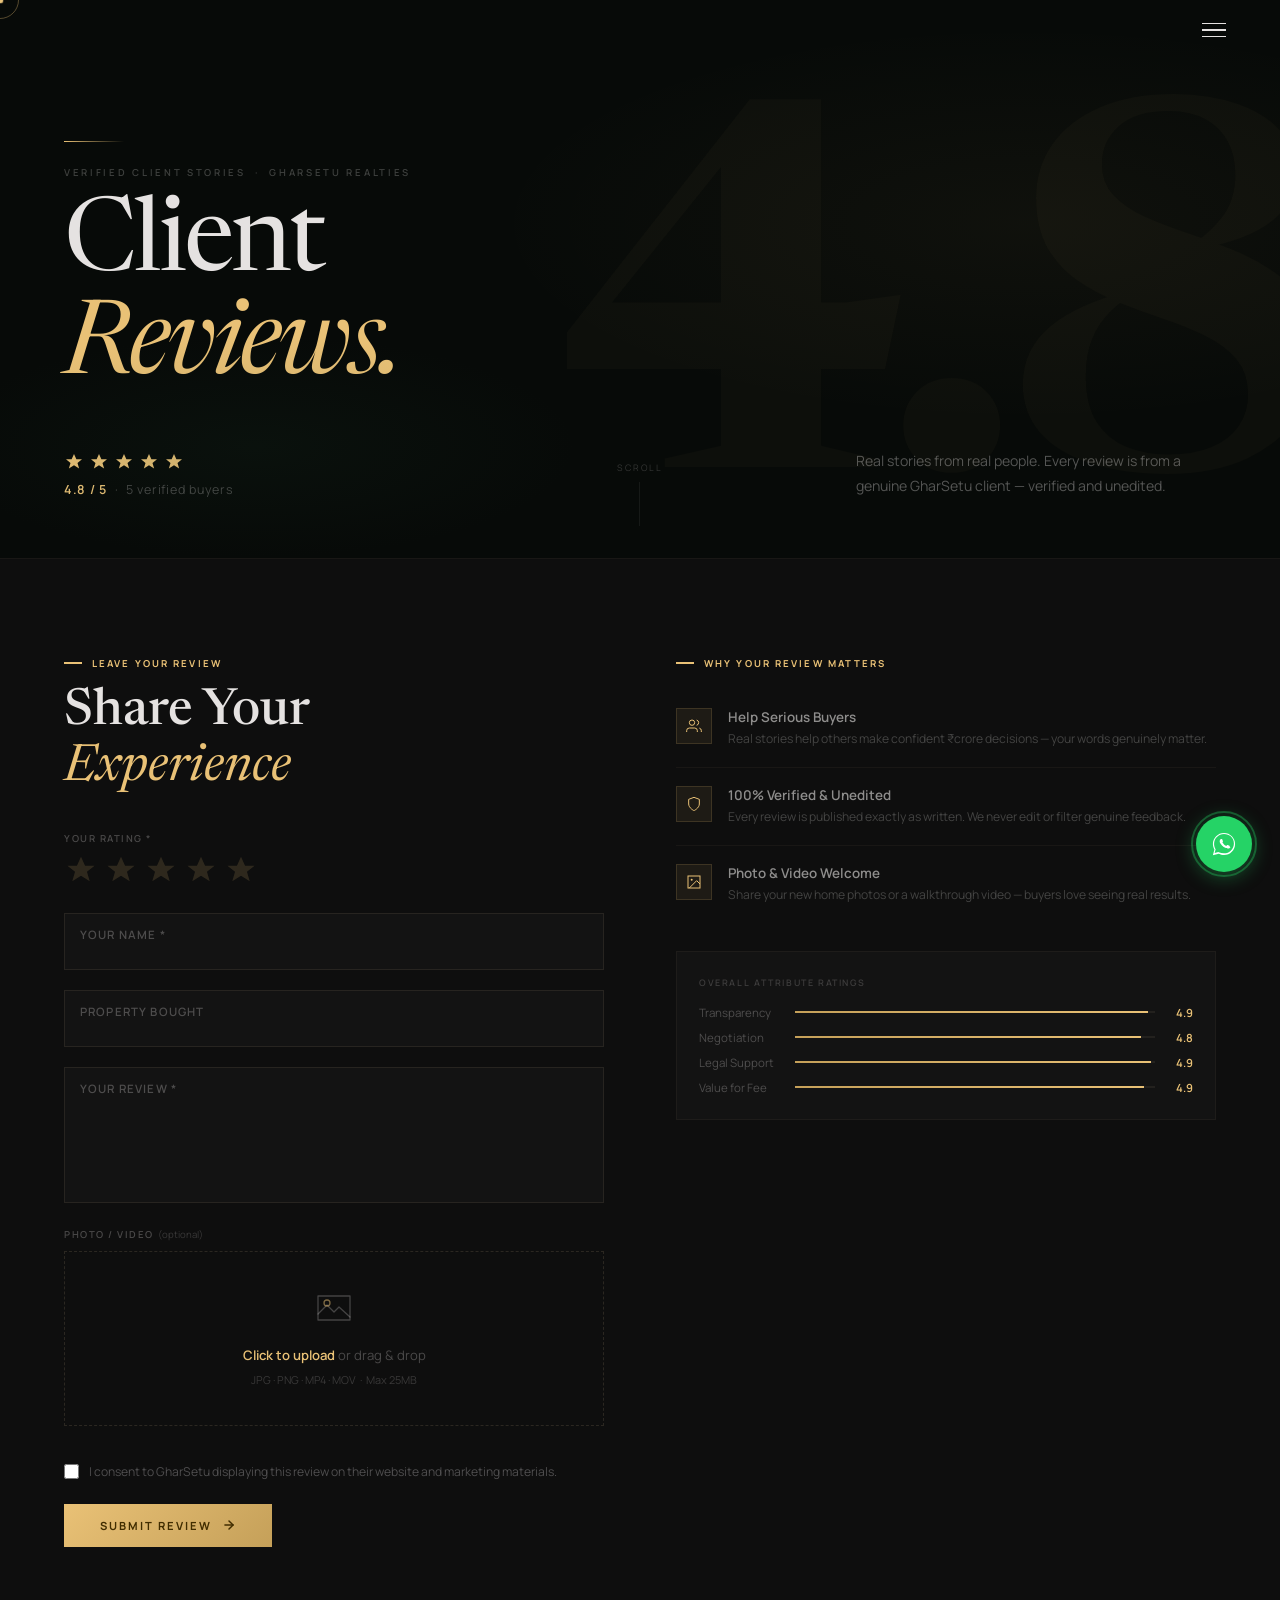
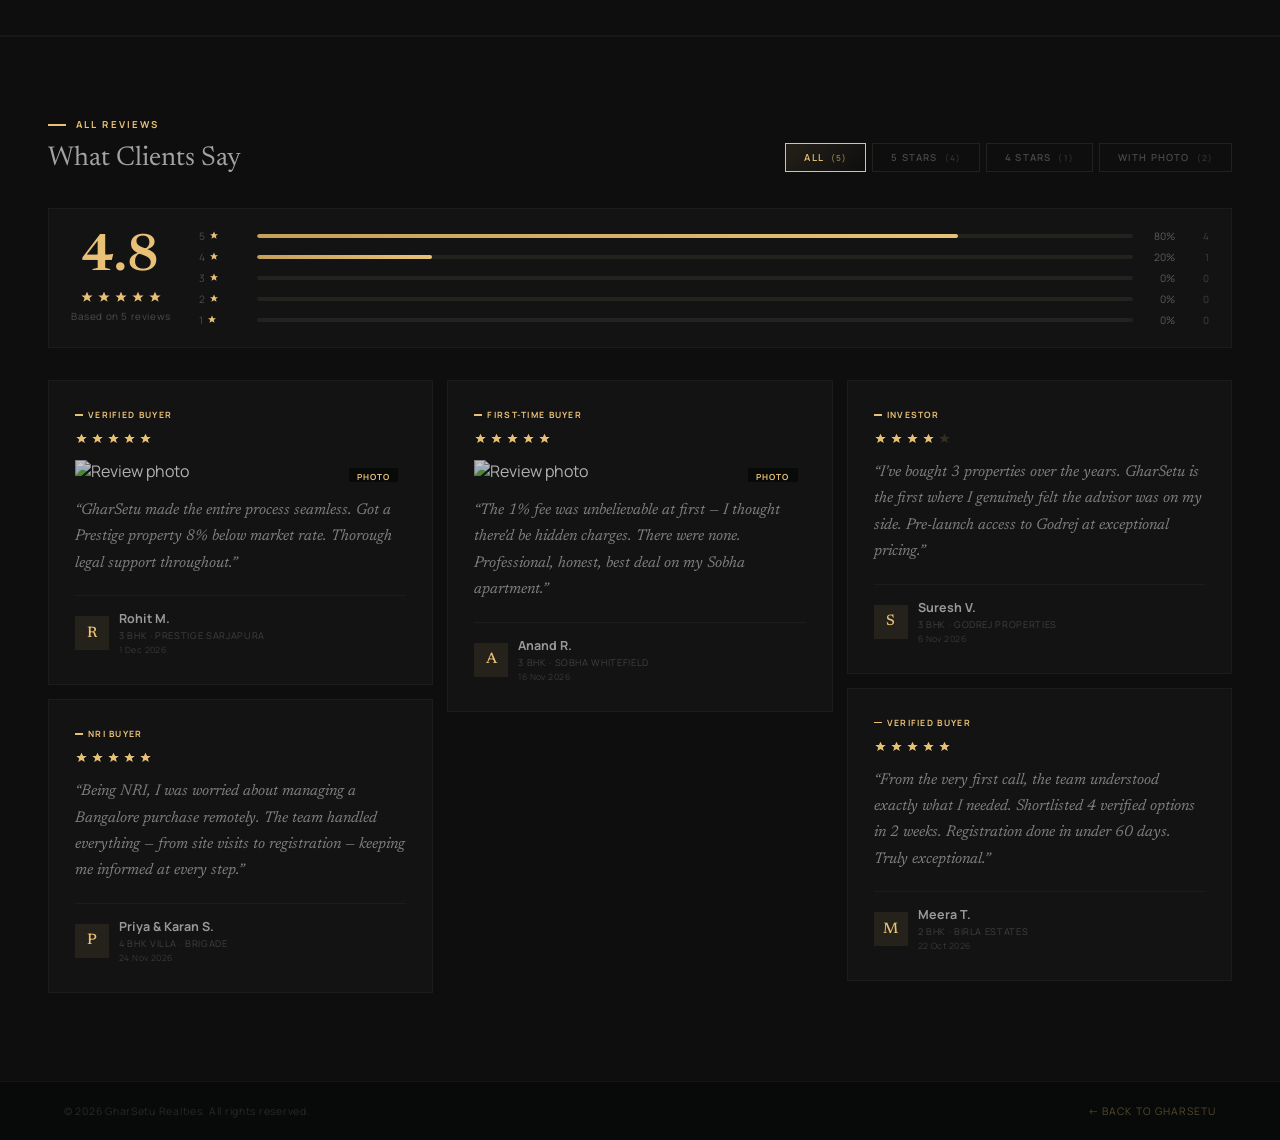
==== commit 42c81949: "realties" ====
--- a/reviews/index.html
+++ b/reviews/index.html
@@ -3,7 +3,7 @@
 <head>
   <meta charset="utf-8">
   <meta name="viewport" content="width=device-width,initial-scale=1.0">
-  <title>Client Reviews — GharSetu Realities</title>
+  <title>Client Reviews — GharSetu Realties</title>
   <meta name="description" content="Real stories from verified buyers. Read GharSetu client reviews and share your own experience.">
   <link href="https://fonts.googleapis.com/css2?family=Newsreader:ital,opsz,wght@0,6..72,300;0,6..72,400;0,6..72,500;0,6..72,600;1,6..72,300;1,6..72,400;1,6..72,500&family=Manrope:wght@300;400;500;600;700&display=swap" rel="stylesheet">
   <link rel="stylesheet" href="style.css">
@@ -63,7 +63,7 @@
     </div>
     <div class="rv-sb-footer">
       <span class="rv-sb-phone">+91 91981 97668</span>
-      <div class="rv-sb-addr">GharSetu Realities &nbsp;·&nbsp; Bangalore</div>
+      <div class="rv-sb-addr">GharSetu Realties &nbsp;·&nbsp; Bangalore</div>
       <div style="margin-top:8px;font-size:.6rem;letter-spacing:.1em;text-transform:uppercase;color:rgba(233,193,118,.25)">1% Service Charge · No Hidden Charges</div>
     </div>
   </div>
@@ -81,7 +81,7 @@
     <div class="hero-bg"></div>
     <div class="hero-amb" aria-hidden="true">4.9</div>
     <div class="hero-rule" id="hr"></div>
-    <div class="hero-lbl" id="hl">Verified Client Stories &nbsp;&middot;&nbsp; GharSetu Realities</div>
+    <div class="hero-lbl" id="hl">Verified Client Stories &nbsp;&middot;&nbsp; GharSetu Realties</div>
     <h1 class="hero-h1">
       <span id="ht1">Client</span>
       <span id="ht2">Reviews.</span>
@@ -382,7 +382,7 @@
 
   <!-- ══ FOOTER ══ -->
   <footer class="pf">
-    <div class="fc">&copy; 2026 GharSetu Realities. All rights reserved.</div>
+    <div class="fc">&copy; 2026 GharSetu Realties. All rights reserved.</div>
     <a href="/" class="fb2">&larr; Back to GharSetu</a>
   </footer>
 
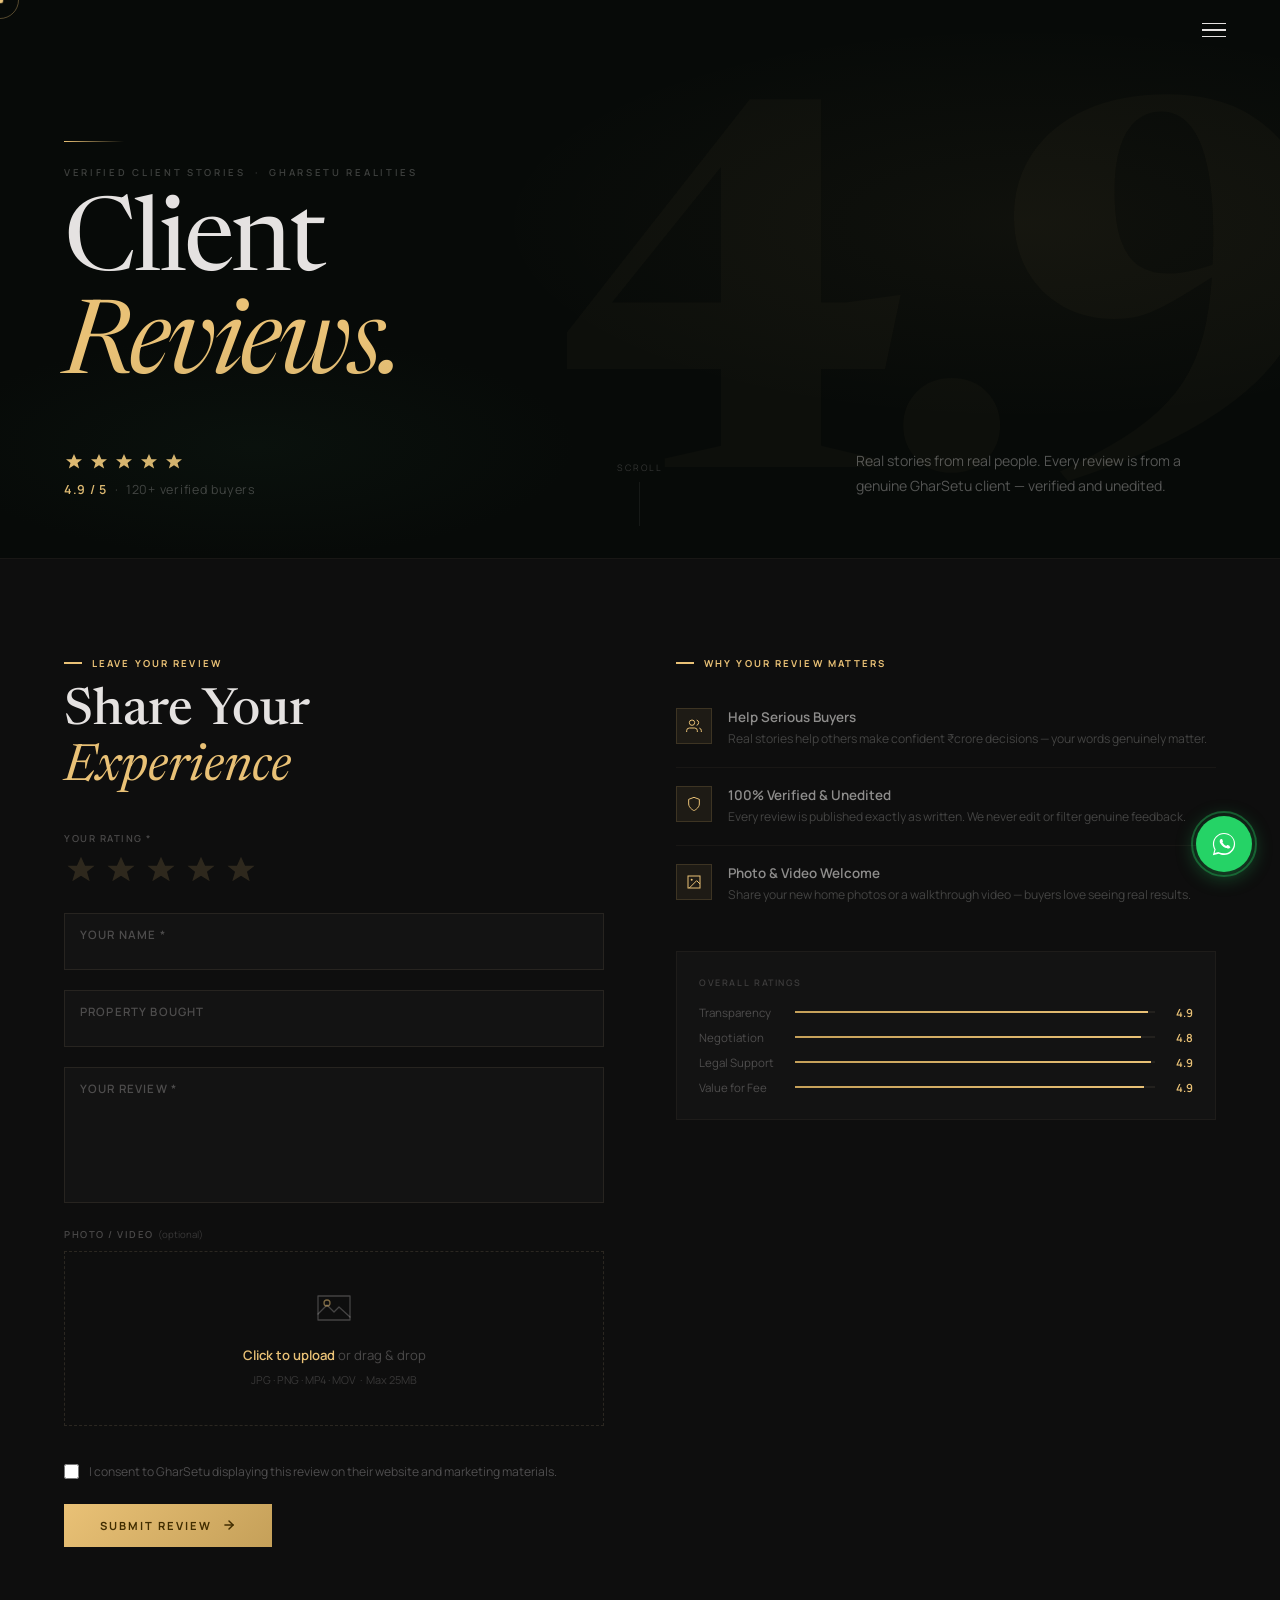
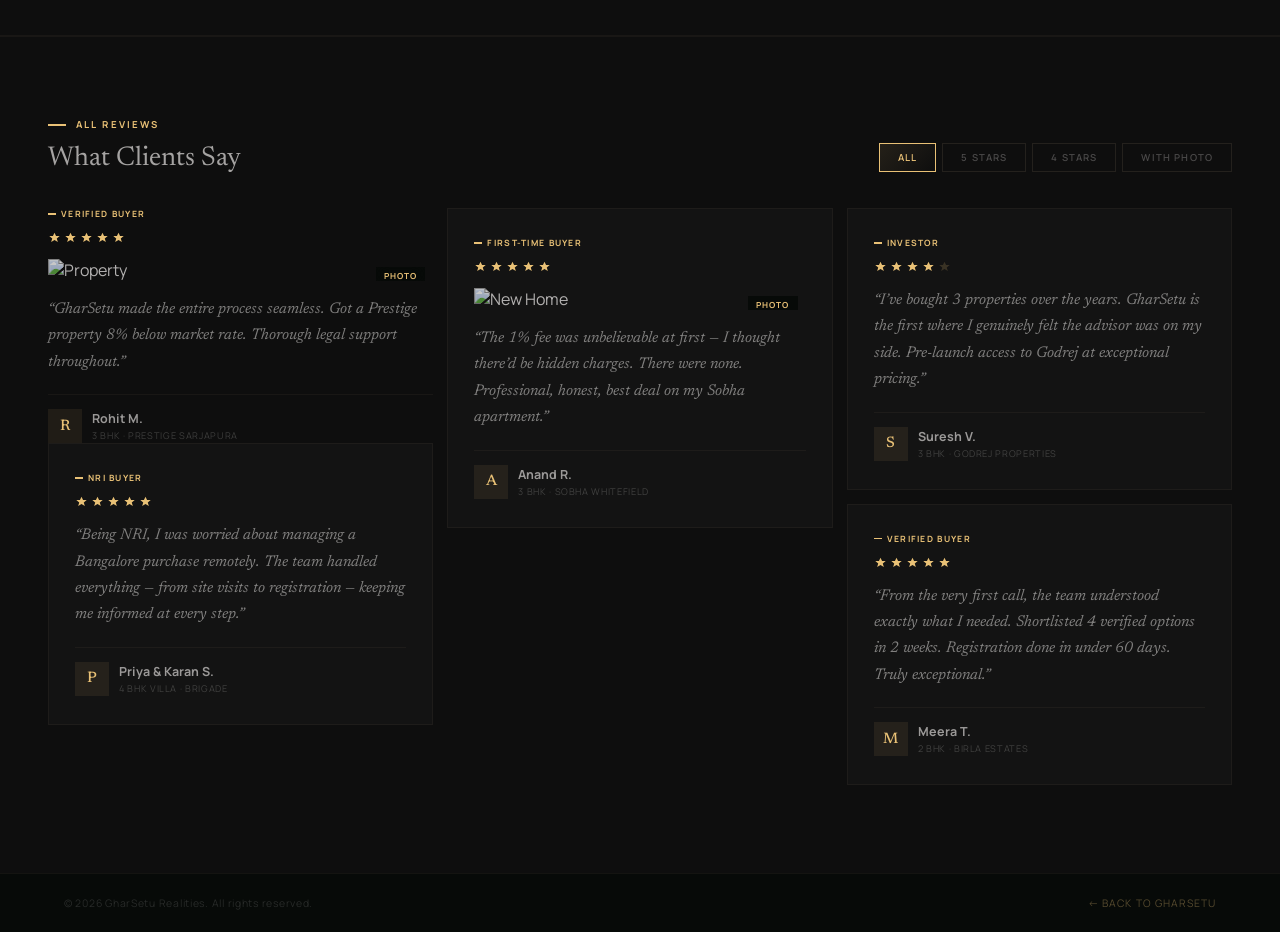
==== commit 5e463ca6: "up[date" ====
--- a/reviews/index.html
+++ b/reviews/index.html
@@ -1,87 +1,1710 @@
 <!DOCTYPE html>
 <html lang="en">
+
 <head>
   <meta charset="utf-8">
   <meta name="viewport" content="width=device-width,initial-scale=1.0">
-  <title>Client Reviews — GharSetu Realties</title>
-  <meta name="description" content="Real stories from verified buyers. Read GharSetu client reviews and share your own experience.">
-  <link href="https://fonts.googleapis.com/css2?family=Newsreader:ital,opsz,wght@0,6..72,300;0,6..72,400;0,6..72,500;0,6..72,600;1,6..72,300;1,6..72,400;1,6..72,500&family=Manrope:wght@300;400;500;600;700&display=swap" rel="stylesheet">
-  <link rel="stylesheet" href="style.css">
-
+  <title>Client Reviews — GharSetu Realities</title>
+  <meta name="description"
+    content="Real stories from verified buyers. Read GharSetu client reviews and share your own experience.">
+  <link
+    href="https://fonts.googleapis.com/css2?family=Newsreader:ital,opsz,wght@0,6..72,300;0,6..72,400;0,6..72,500;0,6..72,600;1,6..72,300;1,6..72,400;1,6..72,500&family=Manrope:wght@300;400;500;600;700&display=swap"
+    rel="stylesheet">
   <!-- Firebase SDK -->
   <script src="https://www.gstatic.com/firebasejs/9.23.0/firebase-app-compat.js"></script>
   <script src="https://www.gstatic.com/firebasejs/9.23.0/firebase-database-compat.js"></script>
+  <style>
+    *,
+    *::before,
+    *::after {
+      box-sizing: border-box;
+      margin: 0;
+      padding: 0
+    }
+
+    html {
+      scroll-behavior: smooth
+    }
+
+    body {
+      font-family: "Manrope", sans-serif;
+      background: #0E0E0E;
+      color: #E5E2E1;
+      overflow-x: hidden;
+      -webkit-font-smoothing: antialiased;
+      cursor: none
+    }
+
+    img,
+    video {
+      display: block;
+      max-width: 100%
+    }
+
+    a {
+      text-decoration: none;
+      color: inherit
+    }
+
+    button {
+      cursor: none;
+      font-family: inherit;
+      border: none;
+      outline: none
+    }
+
+    input,
+    textarea {
+      font-family: inherit;
+      outline: none
+    }
+
+    ::-webkit-scrollbar {
+      width: 2px
+    }
+
+    ::-webkit-scrollbar-track {
+      background: #0E0E0E
+    }
+
+    ::-webkit-scrollbar-thumb {
+      background: linear-gradient(#E9C176, #C5A059)
+    }
+
+    .sf {
+      font-family: "Newsreader", serif
+    }
+
+    .si {
+      font-family: "Newsreader", serif;
+      font-style: italic
+    }
+
+    :root {
+      --gold: #E9C176;
+      --gold2: #C5A059;
+      --gold3: #F5D896;
+      --cream: #E5E2E1;
+      --muted: rgba(229, 226, 225, .28);
+      --g0: #070A08;
+      --g1: #0E0E0E;
+      --g2: #131313;
+      --g3: #1C1B1B;
+      --border: rgba(78, 70, 57, .18);
+      --border2: rgba(78, 70, 57, .35);
+      --ease: cubic-bezier(.16, 1, .3, 1);
+      --ease2: cubic-bezier(.4, 0, .2, 1);
+    }
+
+    /* CURSOR */
+    #cd,
+    #cr {
+      position: fixed;
+      pointer-events: none;
+      z-index: 99999;
+      top: 0;
+      left: 0;
+      transform: translate(-50%, -50%)
+    }
+
+    #cd {
+      width: 7px;
+      height: 7px;
+      background: var(--gold);
+      border-radius: 50%;
+      mix-blend-mode: screen;
+      transition: transform .1s
+    }
+
+    #cr {
+      width: 38px;
+      height: 38px;
+      border: 1px solid rgba(233, 193, 118, .35);
+      border-radius: 50%;
+      transition: width .3s var(--ease), height .3s var(--ease), border-color .3s, background .3s
+    }
+
+    body.ch #cr {
+      width: 56px;
+      height: 56px;
+      border-color: rgba(233, 193, 118, .6);
+      background: rgba(233, 193, 118, .04)
+    }
+
+    body.ca #cd {
+      transform: translate(-50%, -50%) scale(.6)
+    }
+
+    @media(pointer:coarse) {
+
+      #cd,
+      #cr {
+        display: none
+      }
+
+      body {
+        cursor: auto
+      }
+
+      button {
+        cursor: pointer
+      }
+    }
+
+    /* PROGRESS */
+    #pb {
+      position: fixed;
+      top: 0;
+      left: 0;
+      z-index: 9998;
+      height: 1.5px;
+      width: 0%;
+      background: linear-gradient(90deg, var(--g1), var(--gold), var(--gold3), var(--gold2));
+      transition: width .1s linear
+    }
+
+    /* NAV */
+    #nav {
+      position: fixed;
+      top: 0;
+      left: 0;
+      right: 0;
+      z-index: 500;
+      height: 60px;
+      display: flex;
+      align-items: center;
+      justify-content: space-between;
+      padding: 0 48px;
+      transition: background .5s var(--ease), backdrop-filter .5s
+    }
+
+    #nav.sc {
+      background: rgba(7, 10, 8, .92);
+      backdrop-filter: blur(24px);
+      -webkit-backdrop-filter: blur(24px);
+      border-bottom: 1px solid var(--border)
+    }
+
+    .nl {
+      height: 38px;
+      width: auto;
+      min-width: 120px;
+      max-width: 180px;
+      object-fit: contain;
+      display: block
+    }
+
+    .nb {
+      display: inline-flex;
+      align-items: center;
+      gap: 8px;
+      font-size: .65rem;
+      letter-spacing: .14em;
+      text-transform: uppercase;
+      color: var(--muted);
+      font-weight: 600;
+      transition: color .3s var(--ease);
+      padding: 6px 0;
+      position: relative
+    }
+
+    .nb::after {
+      content: "";
+      position: absolute;
+      bottom: 0;
+      left: 0;
+      width: 0;
+      height: 1px;
+      background: var(--gold);
+      transition: width .4s var(--ease)
+    }
+
+    .nb:hover {
+      color: var(--gold)
+    }
+
+    .nb:hover::after {
+      width: 100%
+    }
+
+    .nb svg {
+      width: 14px;
+      height: 14px;
+      stroke: currentColor;
+      transition: transform .3s var(--ease)
+    }
+
+    .nb:hover svg {
+      transform: translateX(-3px)
+    }
+
+    /* HERO */
+    .hero {
+      min-height: 62vh;
+      display: flex;
+      flex-direction: column;
+      justify-content: flex-end;
+      position: relative;
+      overflow: hidden;
+      background: var(--g0);
+      padding: 80px 64px 60px
+    }
+
+    .hero-bg {
+      position: absolute;
+      inset: 0;
+      background: radial-gradient(ellipse 70% 60% at 80% 40%, rgba(233, 193, 118, .04) 0%, transparent 60%), radial-gradient(ellipse 50% 40% at 20% 80%, rgba(27, 58, 40, .15) 0%, transparent 50%)
+    }
+
+    .hero-amb {
+      position: absolute;
+      right: -3%;
+      bottom: -8%;
+      font-family: "Newsreader", serif;
+      font-weight: 700;
+      font-size: clamp(300px, 40vw, 600px);
+      color: rgba(233, 193, 118, .025);
+      line-height: 1;
+      letter-spacing: -.04em;
+      user-select: none;
+      pointer-events: none
+    }
+
+    .hero-rule {
+      width: 60px;
+      height: 1px;
+      background: linear-gradient(to right, var(--gold), transparent);
+      margin-bottom: 24px;
+      opacity: 0;
+      transform: scaleX(0);
+      transform-origin: left;
+      transition: opacity .8s var(--ease), transform .8s var(--ease)
+    }
+
+    .hero-rule.in {
+      opacity: 1;
+      transform: scaleX(1)
+    }
+
+    .hero-lbl {
+      font-size: .6rem;
+      letter-spacing: .28em;
+      text-transform: uppercase;
+      color: rgba(229, 226, 225, .25);
+      font-weight: 600;
+      margin-bottom: 16px;
+      opacity: 0;
+      transform: translateY(16px);
+      transition: opacity .8s var(--ease) .1s, transform .8s var(--ease) .1s
+    }
+
+    .hero-lbl.in {
+      opacity: 1;
+      transform: none
+    }
+
+    .hero-h1 {
+      font-family: "Newsreader", serif;
+      font-size: clamp(3.5rem, 8vw, 7.5rem);
+      font-weight: 400;
+      line-height: 1.0;
+      letter-spacing: -.03em;
+      color: var(--cream)
+    }
+
+    .hero-h1 span {
+      display: block;
+      opacity: 0;
+      transform: translateY(40px);
+      transition: opacity .9s var(--ease), transform .9s var(--ease)
+    }
+
+    .hero-h1 span:nth-child(1) {
+      transition-delay: .15s
+    }
+
+    .hero-h1 span:nth-child(2) {
+      transition-delay: .25s;
+      font-style: italic;
+      color: var(--gold)
+    }
+
+    .hero-h1 span.in {
+      opacity: 1;
+      transform: none
+    }
+
+    .hero-bot {
+      display: flex;
+      align-items: flex-end;
+      justify-content: space-between;
+      margin-top: 48px;
+      flex-wrap: wrap;
+      gap: 24px
+    }
+
+    .hero-rb {
+      display: flex;
+      flex-direction: column;
+      gap: 8px;
+      opacity: 0;
+      transform: translateY(20px);
+      transition: opacity .8s var(--ease) .4s, transform .8s var(--ease) .4s
+    }
+
+    .hero-rb.in {
+      opacity: 1;
+      transform: none
+    }
+
+    .hero-stars {
+      display: flex;
+      gap: 5px
+    }
+
+    .h-star {
+      width: 20px;
+      height: 20px;
+      fill: var(--gold);
+      transition: transform .3s var(--ease)
+    }
+
+    .h-star:hover {
+      transform: scale(1.25)
+    }
+
+    .hero-rl {
+      font-size: .78rem;
+      color: var(--muted);
+      letter-spacing: .06em
+    }
+
+    .hero-rl strong {
+      color: var(--gold);
+      font-weight: 600
+    }
+
+    .hero-sub {
+      max-width: 360px;
+      font-size: .88rem;
+      line-height: 1.78;
+      color: rgba(229, 226, 225, .35);
+      opacity: 0;
+      transform: translateY(20px);
+      transition: opacity .8s var(--ease) .5s, transform .8s var(--ease) .5s
+    }
+
+    .hero-sub.in {
+      opacity: 1;
+      transform: none
+    }
+
+    .hero-sc {
+      position: absolute;
+      bottom: 32px;
+      left: 50%;
+      transform: translateX(-50%);
+      display: flex;
+      flex-direction: column;
+      align-items: center;
+      gap: 8px;
+      opacity: 0;
+      transition: opacity .8s var(--ease) .8s
+    }
+
+    .hero-sc.in {
+      opacity: 1
+    }
+
+    .sc-txt {
+      font-size: .56rem;
+      letter-spacing: .22em;
+      text-transform: uppercase;
+      color: rgba(229, 226, 225, .2)
+    }
+
+    .sc-ln {
+      width: 1px;
+      height: 44px;
+      background: rgba(229, 226, 225, .08);
+      position: relative;
+      overflow: hidden
+    }
+
+    .sc-fi {
+      position: absolute;
+      top: -100%;
+      width: 100%;
+      height: 100%;
+      background: linear-gradient(to bottom, transparent, var(--gold), transparent);
+      animation: scF 2s ease-in-out infinite
+    }
+
+    @keyframes scF {
+      0% {
+        top: -100%
+      }
+
+      50% {
+        top: 0
+      }
+
+      100% {
+        top: 100%
+      }
+    }
+
+    /* STATS */
+    .stats {
+      background: var(--g2);
+      border-top: 1px solid var(--border);
+      border-bottom: 1px solid var(--border);
+      display: grid;
+      grid-template-columns: repeat(4, 1fr)
+    }
+
+    .sc- {
+      padding: 32px 28px;
+      border-right: 1px solid var(--border);
+      position: relative;
+      overflow: hidden;
+      transition: background .4s var(--ease)
+    }
+
+    .sc-:last-child {
+      border-right: none
+    }
+
+    .sc-::before {
+      content: "";
+      position: absolute;
+      bottom: 0;
+      left: 0;
+      width: 0;
+      height: 1.5px;
+      background: linear-gradient(to right, var(--gold2), var(--gold));
+      transition: width .5s var(--ease)
+    }
+
+    .sc-:hover {
+      background: var(--g3)
+    }
+
+    .sc-:hover::before {
+      width: 100%
+    }
+
+    .sn {
+      font-family: "Newsreader", serif;
+      font-size: 2.6rem;
+      font-weight: 600;
+      color: var(--gold);
+      line-height: 1;
+      display: block;
+      margin-bottom: 6px
+    }
+
+    .sl {
+      font-size: .58rem;
+      letter-spacing: .14em;
+      text-transform: uppercase;
+      color: var(--muted);
+      font-weight: 500
+    }
+
+    /* REVEAL */
+    .rv {
+      opacity: 0;
+      transform: translateY(32px);
+      transition: opacity .9s var(--ease), transform .9s var(--ease)
+    }
+
+    .rv.on {
+      opacity: 1;
+      transform: none
+    }
+
+    .rvr {
+      opacity: 0;
+      transform: translateX(32px);
+      transition: opacity .9s var(--ease), transform .9s var(--ease)
+    }
+
+    .rvr.on {
+      opacity: 1;
+      transform: none
+    }
+
+    .d1 {
+      transition-delay: .08s
+    }
+
+    .d2 {
+      transition-delay: .16s
+    }
+
+    .d3 {
+      transition-delay: .24s
+    }
+
+    .d4 {
+      transition-delay: .32s
+    }
+
+    /* FORM SECTION */
+    .fs {
+      background: var(--g1);
+      border-top: 1px solid var(--border);
+      border-bottom: 1px solid var(--border);
+      padding: 88px 0
+    }
+
+    .fi {
+      max-width: 1300px;
+      margin: 0 auto;
+      padding: 0 64px
+    }
+
+    .fw {
+      display: grid;
+      grid-template-columns: 1fr 1fr;
+      gap: 72px;
+      align-items: start
+    }
+
+    /* Floating labels */
+    .fld {
+      position: relative;
+      margin-bottom: 20px
+    }
+
+    .fll {
+      position: absolute;
+      top: 14px;
+      left: 16px;
+      font-size: .72rem;
+      letter-spacing: .1em;
+      text-transform: uppercase;
+      color: var(--muted);
+      font-weight: 600;
+      pointer-events: none;
+      transition: all .3s var(--ease);
+      transform-origin: left top
+    }
+
+    .fli {
+      width: 100%;
+      background: var(--g2);
+      border: 1px solid var(--border2);
+      padding: 26px 16px 10px;
+      font-size: .9rem;
+      color: var(--cream);
+      transition: border-color .3s var(--ease), background .3s;
+      resize: none
+    }
+
+    .fli:focus {
+      border-color: var(--gold);
+      background: var(--g3)
+    }
+
+    .fli:focus~.fll,
+    .fli:not(:placeholder-shown)~.fll {
+      top: 7px;
+      font-size: .52rem;
+      color: var(--gold)
+    }
+
+    .fli::placeholder {
+      color: transparent
+    }
+
+    .fln {
+      position: absolute;
+      bottom: 0;
+      left: 0;
+      width: 0;
+      height: 1.5px;
+      background: var(--gold);
+      transition: width .4s var(--ease)
+    }
+
+    .fli:focus~.fln {
+      width: 100%
+    }
+
+    textarea.fli {
+      min-height: 120px;
+      line-height: 1.7
+    }
+
+    /* Stars */
+    .sl2 {
+      font-size: .6rem;
+      letter-spacing: .16em;
+      text-transform: uppercase;
+      color: var(--muted);
+      font-weight: 600;
+      margin-bottom: 10px
+    }
+
+    .sr {
+      display: flex;
+      gap: 6px;
+      margin-bottom: 22px
+    }
+
+    .sb {
+      width: 34px;
+      height: 34px;
+      fill: rgba(233, 193, 118, .15);
+      transition: fill .2s var(--ease), transform .25s var(--ease2);
+      cursor: none
+    }
+
+    .sb.lit,
+    .sb.hv {
+      fill: var(--gold)
+    }
+
+    .sb:active {
+      transform: scale(.85)
+    }
+
+    /* Upload */
+    .uz {
+      position: relative;
+      border: 1px dashed rgba(78, 70, 57, .45);
+      padding: 36px 24px;
+      text-align: center;
+      transition: border-color .3s var(--ease), background .3s;
+      overflow: hidden;
+      margin-bottom: 18px
+    }
+
+    .uz.dg {
+      border-color: var(--gold);
+      background: rgba(233, 193, 118, .03)
+    }
+
+    .uz input[type=file] {
+      position: absolute;
+      inset: 0;
+      opacity: 0;
+      cursor: none;
+      width: 100%;
+      height: 100%
+    }
+
+    .ui {
+      width: 40px;
+      height: 40px;
+      margin: 0 auto 12px;
+      stroke: rgba(229, 226, 225, .25);
+      transition: stroke .3s
+    }
+
+    .uz:hover .ui,
+    .uz.dg .ui {
+      stroke: var(--gold)
+    }
+
+    .ut {
+      font-size: .82rem;
+      color: var(--muted);
+      line-height: 1.65
+    }
+
+    .ut strong {
+      color: var(--gold);
+      font-weight: 600
+    }
+
+    .ut small {
+      display: block;
+      font-size: .68rem;
+      color: rgba(229, 226, 225, .2);
+      margin-top: 4px
+    }
+
+    /* Preview */
+    .pg {
+      display: flex;
+      flex-wrap: wrap;
+      gap: 8px
+    }
+
+    .pi {
+      width: 72px;
+      height: 72px;
+      overflow: hidden;
+      position: relative;
+      background: var(--g3);
+      border: 1px solid var(--border);
+      animation: piIn .4s var(--ease)
+    }
+
+    @keyframes piIn {
+      from {
+        opacity: 0;
+        transform: scale(.8)
+      }
+
+      to {
+        opacity: 1;
+        transform: scale(1)
+      }
+    }
+
+    .pi img,
+    .pi video {
+      width: 100%;
+      height: 100%;
+      object-fit: cover;
+      display: block
+    }
+
+    .pr {
+      position: absolute;
+      top: 2px;
+      right: 2px;
+      width: 18px;
+      height: 18px;
+      background: rgba(0, 0, 0, .8);
+      color: #fff;
+      display: flex;
+      align-items: center;
+      justify-content: center;
+      font-size: .6rem;
+      font-weight: 700;
+      cursor: none;
+      transition: background .2s;
+      border: none
+    }
+
+    .pr:hover {
+      background: rgba(200, 0, 0, .8)
+    }
+
+    /* Submit */
+    .subbtn {
+      display: inline-flex;
+      align-items: center;
+      gap: 10px;
+      background: linear-gradient(135deg, var(--gold), var(--gold2));
+      color: #412D00;
+      padding: 14px 36px;
+      font-size: .7rem;
+      letter-spacing: .18em;
+      text-transform: uppercase;
+      font-weight: 700;
+      border: none;
+      cursor: none;
+      transition: opacity .3s, transform .25s var(--ease), box-shadow .3s;
+      position: relative;
+      overflow: hidden;
+      margin-top: 20px
+    }
+
+    .subbtn::before {
+      content: "";
+      position: absolute;
+      inset: 0;
+      background: linear-gradient(135deg, rgba(255, 255, 255, .15), transparent);
+      opacity: 0;
+      transition: opacity .3s
+    }
+
+    .subbtn:hover::before {
+      opacity: 1
+    }
+
+    .subbtn:hover {
+      transform: translateY(-2px);
+      box-shadow: 0 12px 40px rgba(233, 193, 118, .3)
+    }
+
+    .subbtn:active {
+      transform: none;
+      box-shadow: 0 4px 16px rgba(233, 193, 118, .2)
+    }
+
+    .subbtn:disabled {
+      opacity: .45;
+      transform: none;
+      box-shadow: none
+    }
+
+    .subbtn svg {
+      width: 14px;
+      height: 14px;
+      stroke: currentColor;
+      transition: transform .3s var(--ease)
+    }
+
+    .subbtn:hover svg {
+      transform: translateX(4px)
+    }
+
+    .serr {
+      margin-top: 12px;
+      font-size: .78rem;
+      color: rgba(233, 193, 118, .75);
+      display: none;
+      padding: 10px 14px;
+      background: rgba(233, 193, 118, .06);
+      border-left: 2px solid var(--gold)
+    }
+
+    .cr {
+      display: flex;
+      align-items: flex-start;
+      gap: 10px;
+      margin-bottom: 2px;
+      cursor: none
+    }
+
+    .cc {
+      width: 15px;
+      height: 15px;
+      flex-shrink: 0;
+      margin-top: 2px;
+      accent-color: var(--gold);
+      cursor: none
+    }
+
+    .ct {
+      font-size: .76rem;
+      color: rgba(229, 226, 229, .3);
+      line-height: 1.65
+    }
+
+    /* Success */
+    #smsg {
+      display: none;
+      text-align: center;
+      padding: 48px 0
+    }
+
+    .cc2 {
+      width: 64px;
+      height: 64px;
+      background: rgba(233, 193, 118, .08);
+      border: 1px solid rgba(233, 193, 118, .25);
+      display: flex;
+      align-items: center;
+      justify-content: center;
+      margin: 0 auto 20px;
+      animation: cb .6s var(--ease)
+    }
+
+    @keyframes cb {
+      from {
+        transform: scale(0);
+        opacity: 0
+      }
+
+      to {
+        transform: scale(1);
+        opacity: 1
+      }
+    }
+
+    /* Why items */
+    .wi {
+      display: flex;
+      gap: 16px;
+      padding: 18px 0;
+      border-bottom: 1px solid var(--border);
+      transition: padding-left .3s var(--ease)
+    }
+
+    .wi:first-child {
+      border-top: 1px solid var(--border)
+    }
+
+    .wi:hover {
+      padding-left: 6px
+    }
+
+    .wic {
+      width: 36px;
+      height: 36px;
+      flex-shrink: 0;
+      background: rgba(233, 193, 118, .07);
+      border: 1px solid rgba(233, 193, 118, .15);
+      display: flex;
+      align-items: center;
+      justify-content: center;
+      transition: background .3s, border-color .3s
+    }
+
+    .wi:hover .wic {
+      background: rgba(233, 193, 118, .12);
+      border-color: rgba(233, 193, 118, .3)
+    }
+
+    .wic svg {
+      width: 16px;
+      height: 16px;
+      stroke: var(--gold);
+      stroke-width: 1.5;
+      fill: none
+    }
+
+    .wt {
+      font-size: .84rem;
+      font-weight: 600;
+      color: rgba(229, 226, 225, .6);
+      margin-bottom: 3px;
+      transition: color .3s
+    }
+
+    .wi:hover .wt {
+      color: rgba(229, 226, 225, .85)
+    }
+
+    .wd {
+      font-size: .76rem;
+      color: rgba(229, 226, 225, .25);
+      line-height: 1.65
+    }
+
+    /* Rating bars */
+    .rc {
+      margin-top: 28px;
+      background: var(--g2);
+      border: 1px solid var(--border);
+      padding: 24px 22px
+    }
+
+    .rcl {
+      font-size: .56rem;
+      letter-spacing: .18em;
+      text-transform: uppercase;
+      color: rgba(229, 226, 225, .2);
+      font-weight: 600;
+      margin-bottom: 16px
+    }
+
+    .rbr {
+      display: flex;
+      align-items: center;
+      gap: 12px;
+      margin-bottom: 10px
+    }
+
+    .rbr:last-child {
+      margin-bottom: 0
+    }
+
+    .rbn {
+      font-size: .72rem;
+      color: var(--muted);
+      width: 84px;
+      flex-shrink: 0
+    }
+
+    .rbt {
+      flex: 1;
+      height: 2px;
+      background: rgba(78, 70, 57, .28);
+      position: relative;
+      overflow: hidden
+    }
+
+    .rbf {
+      position: absolute;
+      left: 0;
+      top: 0;
+      height: 100%;
+      width: 0%;
+      background: linear-gradient(to right, var(--gold2), var(--gold));
+      transition: width 1.4s var(--ease)
+    }
+
+    .rbv {
+      font-size: .7rem;
+      color: var(--gold);
+      width: 26px;
+      text-align: right;
+      flex-shrink: 0;
+      font-weight: 600
+    }
+
+    /* Section labels */
+    .sl3 {
+      display: inline-flex;
+      align-items: center;
+      gap: 10px;
+      font-size: .6rem;
+      letter-spacing: .22em;
+      text-transform: uppercase;
+      color: var(--gold);
+      font-weight: 700;
+      margin-bottom: 14px
+    }
+
+    .sl3::before {
+      content: "";
+      width: 18px;
+      height: 2px;
+      background: var(--gold);
+      display: block
+    }
+
+    .sh2 {
+      font-family: "Newsreader", serif;
+      font-size: clamp(2rem, 4vw, 3.4rem);
+      font-weight: 500;
+      line-height: 1.1;
+      color: var(--cream)
+    }
+
+    .sh2 em {
+      font-style: italic;
+      color: var(--gold);
+      font-weight: 400
+    }
+
+    /* REVIEWS */
+    .rs {
+      background: var(--g1);
+      padding: 72px 0 88px;
+      border-top: 1px solid var(--border)
+    }
+
+    .ri {
+      max-width: 100%;
+      margin: 0;
+      padding: 0 48px
+    }
+
+    .rh {
+      display: flex;
+      align-items: flex-end;
+      justify-content: space-between;
+      margin-bottom: 36px;
+      flex-wrap: wrap;
+      gap: 16px
+    }
+
+    /* Filters */
+    .fb {
+      display: flex;
+      gap: 6px;
+      flex-wrap: wrap
+    }
+
+    .fbt {
+      padding: 7px 18px;
+      border: 1px solid var(--border2);
+      background: transparent;
+      font-size: .6rem;
+      letter-spacing: .12em;
+      text-transform: uppercase;
+      color: var(--muted);
+      font-weight: 600;
+      cursor: none;
+      transition: all .3s var(--ease);
+      position: relative;
+      overflow: hidden
+    }
+
+    .fbt::before {
+      content: "";
+      position: absolute;
+      inset: 0;
+      background: linear-gradient(135deg, rgba(233, 193, 118, .1), transparent);
+      transform: translateX(-100%);
+      transition: transform .4s var(--ease)
+    }
+
+    .fbt:hover::before,
+    .fbt.act::before {
+      transform: translateX(0)
+    }
+
+    .fbt.act,
+    .fbt:hover {
+      border-color: var(--gold);
+      color: var(--gold)
+    }
+
+    /* Masonry */
+    .mn {
+      columns: 3;
+      gap: 14px;
+      column-fill: balance
+    }
+
+    @media(max-width:960px) {
+      .mn {
+        columns: 2
+      }
+    }
+
+    @media(max-width:560px) {
+      .mn {
+        columns: 1
+      }
+    }
+
+    /* Tile */
+    .rt {
+      break-inside: avoid;
+      background: var(--g2);
+      border: 1px solid var(--border);
+      padding: 28px 26px;
+      margin-bottom: 14px;
+      display: block;
+      position: relative;
+      overflow: hidden;
+      opacity: 0;
+      transform: translateY(24px);
+      transition: opacity .7s var(--ease), transform .7s var(--ease), background .35s var(--ease), border-color .35s, box-shadow .35s
+    }
+
+    .rt::before {
+      content: "";
+      position: absolute;
+      bottom: 0;
+      left: 0;
+      width: 0;
+      height: 1.5px;
+      background: linear-gradient(to right, var(--gold2), var(--gold));
+      transition: width .5s var(--ease)
+    }
+
+    .rt:hover {
+      background: var(--g3);
+      border-color: var(--border2);
+      transform: translateY(-3px) !important;
+      box-shadow: 0 20px 60px rgba(0, 0, 0, .35)
+    }
+
+    .rt:hover::before {
+      width: 100%
+    }
+
+    .rt.vs {
+      opacity: 1;
+      transform: translateY(0)
+    }
+
+    .rt.hd {
+      opacity: 0;
+      transform: scale(.96);
+      pointer-events: none;
+      transition: opacity .3s var(--ease2), transform .3s var(--ease2)
+    }
+
+    .tb {
+      font-size: .54rem;
+      letter-spacing: .15em;
+      text-transform: uppercase;
+      color: var(--gold);
+      font-weight: 700;
+      margin-bottom: 12px;
+      display: flex;
+      align-items: center;
+      gap: 5px
+    }
+
+    .tb::before {
+      content: "";
+      width: 8px;
+      height: 1.5px;
+      background: var(--gold);
+      display: block
+    }
+
+    .ts {
+      display: flex;
+      gap: 3px;
+      margin-bottom: 14px
+    }
+
+    .tss {
+      width: 13px;
+      height: 13px
+    }
+
+    .tm {
+      margin-bottom: 16px;
+      overflow: hidden;
+      position: relative
+    }
+
+    .tm img {
+      width: 100%;
+      max-height: 220px;
+      object-fit: cover;
+      filter: brightness(.78) saturate(.88);
+      transition: transform .8s var(--ease), filter .5s;
+      display: block
+    }
+
+    .rt:hover .tm img {
+      transform: scale(1.04);
+      filter: brightness(.88) saturate(.95)
+    }
+
+    .mb {
+      position: absolute;
+      top: 8px;
+      right: 8px;
+      background: rgba(7, 10, 8, .85);
+      backdrop-filter: blur(8px);
+      padding: 3px 8px;
+      font-size: .52rem;
+      letter-spacing: .14em;
+      text-transform: uppercase;
+      color: var(--gold);
+      font-weight: 700
+    }
+
+    .tx {
+      font-family: "Newsreader", serif;
+      font-size: .97rem;
+      font-style: italic;
+      color: rgba(229, 226, 225, .52);
+      line-height: 1.7;
+      margin-bottom: 18px
+    }
+
+    .ta {
+      display: flex;
+      align-items: center;
+      gap: 10px;
+      border-top: 1px solid var(--border);
+      padding-top: 14px
+    }
+
+    .tav {
+      width: 34px;
+      height: 34px;
+      flex-shrink: 0;
+      background: rgba(233, 193, 118, .08);
+      display: flex;
+      align-items: center;
+      justify-content: center
+    }
+
+    .tin {
+      font-family: "Newsreader", serif;
+      font-size: .95rem;
+      font-weight: 500;
+      color: var(--gold)
+    }
+
+    .tn {
+      font-size: .78rem;
+      font-weight: 700;
+      color: rgba(229, 226, 225, .65)
+    }
+
+    .td {
+      font-size: .58rem;
+      letter-spacing: .07em;
+      text-transform: uppercase;
+      color: rgba(229, 226, 225, .22);
+      margin-top: 2px
+    }
+
+    /* WA */
+    .wafl {
+      position: fixed;
+      bottom: 28px;
+      right: 28px;
+      z-index: 400;
+      width: 56px;
+      height: 56px;
+      border-radius: 50%;
+      background: #25d366;
+      display: flex;
+      align-items: center;
+      justify-content: center;
+      box-shadow: 0 4px 20px rgba(37, 211, 102, .4);
+      text-decoration: none;
+      cursor: none;
+      transition: transform .3s var(--ease), box-shadow .3s;
+      animation: wap .7s var(--ease) 1.5s both
+    }
+
+    @keyframes wap {
+      from {
+        transform: scale(0);
+        opacity: 0
+      }
+
+      to {
+        transform: scale(1);
+        opacity: 1
+      }
+    }
+
+    .wafl:hover {
+      transform: scale(1.1) translateY(-3px);
+      box-shadow: 0 10px 36px rgba(37, 211, 102, .5)
+    }
+
+    .wpl {
+      position: absolute;
+      inset: -5px;
+      border-radius: 50%;
+      border: 2px solid rgba(37, 211, 102, .35);
+      animation: wpu 2.5s ease-out infinite
+    }
+
+    @keyframes wpu {
+      0% {
+        transform: scale(1);
+        opacity: .8
+      }
+
+      70% {
+        transform: scale(1.2);
+        opacity: 0
+      }
+
+      100% {
+        transform: scale(1.2);
+        opacity: 0
+      }
+    }
+
+    /* FOOTER */
+    .pf {
+      background: var(--g0);
+      border-top: 1px solid var(--border);
+      padding: 22px 64px;
+      display: flex;
+      align-items: center;
+      justify-content: space-between;
+      flex-wrap: wrap;
+      gap: 12px
+    }
+
+    .fc {
+      font-size: .65rem;
+      letter-spacing: .07em;
+      color: rgba(229, 226, 225, .15)
+    }
+
+    .fb2 {
+      font-size: .65rem;
+      letter-spacing: .1em;
+      text-transform: uppercase;
+      color: rgba(233, 193, 118, .35);
+      transition: color .3s
+    }
+
+    .fb2:hover {
+      color: var(--gold)
+    }
+
+    /* SIDEBAR */
+    #rv-sb-overlay {
+      position: fixed;
+      inset: 0;
+      background: rgba(0, 0, 0, .6);
+      z-index: 700;
+      opacity: 0;
+      pointer-events: none;
+      transition: opacity .4s;
+      backdrop-filter: blur(4px)
+    }
+
+    #rv-sb-overlay.open {
+      opacity: 1;
+      pointer-events: all
+    }
+
+    #rv-sidebar {
+      position: fixed;
+      top: 0;
+      right: 0;
+      bottom: 0;
+      width: min(360px, 88vw);
+      background: #0E0E0E;
+      z-index: 800;
+      transform: translateX(100%);
+      transition: transform .45s cubic-bezier(.16, 1, .3, 1);
+      display: flex;
+      flex-direction: column;
+      border-left: 1px solid rgba(78, 70, 57, .25);
+      overflow-y: auto
+    }
+
+    #rv-sidebar.open {
+      transform: translateX(0)
+    }
+
+    .rv-sb-head {
+      display: flex;
+      align-items: center;
+      justify-content: space-between;
+      padding: 18px 24px;
+      border-bottom: 1px solid rgba(78, 70, 57, .2);
+      position: sticky;
+      top: 0;
+      background: #0E0E0E;
+      z-index: 2;
+      flex-shrink: 0
+    }
+
+    .rv-sb-close {
+      width: 36px;
+      height: 36px;
+      border-radius: 50%;
+      background: rgba(78, 70, 57, .15);
+      display: flex;
+      align-items: center;
+      justify-content: center;
+      cursor: pointer;
+      border: 1px solid rgba(78, 70, 57, .25);
+      transition: all .3s;
+      flex-shrink: 0
+    }
+
+    .rv-sb-close:hover {
+      background: rgba(233, 193, 118, .1);
+      border-color: rgba(233, 193, 118, .3)
+    }
+
+    .rv-sb-close svg {
+      width: 14px;
+      height: 14px;
+      stroke: #E9C176;
+      fill: none;
+      stroke-width: 1.5;
+      stroke-linecap: round
+    }
+
+    .rv-sb-links {
+      flex: 1;
+      display: flex;
+      flex-direction: column;
+      padding: 8px 0
+    }
+
+    .rv-sb-link {
+      display: flex;
+      align-items: center;
+      justify-content: space-between;
+      padding: 18px 28px;
+      font-family: "Newsreader", serif;
+      font-size: 1.5rem;
+      font-weight: 400;
+      color: rgba(229, 226, 225, .55);
+      border-bottom: 1px solid rgba(78, 70, 57, .12);
+      cursor: pointer;
+      transition: all .25s;
+      text-decoration: none
+    }
+
+    .rv-sb-link:hover {
+      color: #E5E2E1;
+      padding-left: 36px
+    }
+
+    .rv-sb-link.active {
+      color: #E9C176
+    }
+
+    .rv-sb-footer {
+      padding: 24px 28px;
+      flex-shrink: 0;
+      border-top: 1px solid rgba(78, 70, 57, .2)
+    }
+
+    .rv-sb-phone {
+      font-family: "Newsreader", serif;
+      font-size: 1.2rem;
+      font-style: italic;
+      color: #E9C176;
+      margin-bottom: 8px;
+      display: block
+    }
+
+    .rv-sb-addr {
+      font-size: .72rem;
+      letter-spacing: .1em;
+      text-transform: uppercase;
+      color: rgba(229, 226, 225, .2);
+      line-height: 1.5
+    }
+
+    /* NAV HAM */
+    .rv-ham {
+      display: flex;
+      flex-direction: column;
+      gap: 5px;
+      background: none;
+      border: none;
+      cursor: pointer;
+      padding: 6px;
+      z-index: 700
+    }
+
+    .rv-ham span {
+      display: block;
+      width: 24px;
+      height: 1.5px;
+      background: #E5E2E1;
+      transition: all .35s;
+      transform-origin: center
+    }
+
+    .rv-ham.open span:nth-child(1) {
+      transform: translateY(6.5px) rotate(45deg)
+    }
+
+    .rv-ham.open span:nth-child(2) {
+      opacity: 0;
+      transform: scaleX(0)
+    }
+
+    .rv-ham.open span:nth-child(3) {
+      transform: translateY(-6.5px) rotate(-45deg)
+    }
+
+    @media(max-width:1100px) {
+      .hero {
+        padding: 80px 32px 60px
+      }
+
+      .fi,
+      .ri {
+        padding: 0 32px
+      }
+
+      .fw {
+        grid-template-columns: 1fr;
+        gap: 48px
+      }
+
+      .pf {
+        padding: 20px 32px
+      }
+    }
+
+    @media(max-width:640px) {
+      .hero {
+        padding: 0 20px 56px
+      }
+
+      .hero-h1 {
+        font-size: clamp(3rem, 12vw, 4.5rem)
+      }
+
+      .fi,
+      .ri {
+        padding: 0 20px
+      }
+
+      .fs,
+      .rs {
+        padding: 64px 0
+      }
+
+      .pf {
+        padding: 18px 20px;
+        flex-direction: column;
+        text-align: center
+      }
+
+      #nav {
+        padding: 0 20px
+      }
+
+      .stats {
+        grid-template-columns: 1fr 1fr
+      }
+
+      .sc-:nth-child(2) {
+        border-right: none
+      }
+
+      .sc-:nth-child(3) {
+        border-top: 1px solid var(--border);
+        border-right: 1px solid var(--border)
+      }
+
+      .sc-:nth-child(4) {
+        border-top: 1px solid var(--border);
+        border-right: none
+      }
+    }
+  </style>
 </head>
 
 <body>
-
-  <!-- PROGRESS BAR -->
   <div id="pb"></div>
-
-  <!-- CUSTOM CURSOR -->
   <div id="cd"></div>
   <div id="cr"></div>
 
-  <!-- WHATSAPP FLOAT -->
-  <a href="https://wa.me/919198197668" class="wafl" target="_blank" rel="noopener" aria-label="WhatsApp">
+  <!-- WA -->
+  <a href="https://wa.me/919198197668" class="wafl" target="_blank" aria-label="WhatsApp">
     <div class="wpl"></div>
     <svg xmlns="http://www.w3.org/2000/svg" viewBox="0 0 48 48" width="28" height="28">
-      <path fill="#fff" d="M4.9 43.3l2.7-9.8C5.9 30.6 5 27.3 5 24 5 13.5 13.5 5 24 5s19 8.5 19 19-8.5 19-19 19c-3.2 0-6.2-.8-8.8-2.2L4.9 43.3z"/>
-      <path fill="#25D366" d="M24 7c-9.4 0-17 7.6-17 17 0 3.1.8 6 2.3 8.5l.4.7-1.7 6.1 6.3-1.6.7.4C17.8 39.4 20.8 40 24 40c9.4 0 17-7.6 17-17S33.4 7 24 7z"/>
-      <path fill="#fff" d="M35 29.4c-.4 1.1-2 2-3.2 2.3-.8.2-1.9.3-5.6-1.2-4.7-1.9-7.7-6.7-7.9-7-.2-.3-1.7-2.2-1.7-4.3 0-2 1.1-3 1.5-3.4.4-.4.8-.5 1.1-.5h.8c.3 0 .6.1.9.7l1.3 3.1c.1.3.1.6-.1.9l-.5.7c-.2.3-.4.6-.2.9.8 1.3 1.8 2.5 3 3.5 1.1.9 2.3 1.5 3.4 1.8.4.1.7 0 1-.3l.5-.6c.3-.4.6-.5 1-.3l3 1.4c.3.2.5.3.5.6v1.1z"/>
+      <path fill="#fff"
+        d="M4.9 43.3l2.7-9.8C5.9 30.6 5 27.3 5 24 5 13.5 13.5 5 24 5s19 8.5 19 19-8.5 19-19 19c-3.2 0-6.2-.8-8.8-2.2L4.9 43.3z" />
+      <path fill="#25D366"
+        d="M24 7c-9.4 0-17 7.6-17 17 0 3.1.8 6 2.3 8.5l.4.7-1.7 6.1 6.3-1.6.7.4C17.8 39.4 20.8 40 24 40c9.4 0 17-7.6 17-17S33.4 7 24 7z" />
+      <path fill="#fff"
+        d="M35 29.4c-.4 1.1-2 2-3.2 2.3-.8.2-1.9.3-5.6-1.2-4.7-1.9-7.7-6.7-7.9-7-.2-.3-1.7-2.2-1.7-4.3 0-2 1.1-3 1.5-3.4.4-.4.8-.5 1.1-.5h.8c.3 0 .6.1.9.7l1.3 3.1c.1.3.1.6-.1.9l-.5.7c-.2.3-.4.6-.2.9.8 1.3 1.8 2.5 3 3.5 1.1.9 2.3 1.5 3.4 1.8.4.1.7 0 1-.3l.5-.6c.3-.4.6-.5 1-.3l3 1.4c.3.2.5.3.5.6v1.1z" />
     </svg>
   </a>
 
-  <!-- PHOTO LIGHTBOX -->
-  <div id="lbx" onclick="if(event.target===this)lbxClose()">
-    <button id="lbx-close" onclick="lbxClose()" aria-label="Close lightbox">
-      <svg viewBox="0 0 24 24"><path d="M18 6L6 18M6 6l12 12"/></svg>
-    </button>
-    <img id="lbx-img" src="" alt="Review photo">
-  </div>
-
   <!-- SIDEBAR OVERLAY -->
   <div id="rv-sb-overlay" onclick="rvCloseSidebar()"></div>
 
-  <!-- SIDEBAR NAV -->
+  <!-- SIDEBAR -->
   <div id="rv-sidebar">
     <div class="rv-sb-head">
-      <img src="image/logo.png" alt="GharSetu" style="height:38px;width:auto;object-fit:contain" onerror="this.style.display='none'">
-      <button class="rv-sb-close" onclick="rvCloseSidebar()" aria-label="Close menu">
-        <svg viewBox="0 0 24 24"><path d="M18 6L6 18M6 6l12 12"/></svg>
+      <img src="image/logo.png" alt="GharSetu" style="height:38px;width:auto;object-fit:contain"
+        onerror="this.style.display='none'">
+      <button class="rv-sb-close" onclick="rvCloseSidebar()" aria-label="Close">
+        <svg viewBox="0 0 24 24">
+          <path d="M18 6L6 18M6 6l12 12" />
+        </svg>
       </button>
     </div>
     <div class="rv-sb-links">
-      <a href="/"          class="rv-sb-link" onclick="rvSbNav()">Home</a>
-      <a href="/#about"    class="rv-sb-link" onclick="rvSbNav()">About</a>
-      <a href="/#projects" class="rv-sb-link" onclick="rvSbNav()">Active Projects</a>
-      <a href="/#services" class="rv-sb-link" onclick="rvSbNav()">Services</a>
-      <a href="/#fee"      class="rv-sb-link" onclick="rvSbNav()">Our Fee</a>
-      <a href="/#loan"     class="rv-sb-link" onclick="rvSbNav()">Loan Assist</a>
-      <a href="/reviews/"  class="rv-sb-link active">Reviews</a>
-      <a href="/#contact"  class="rv-sb-link" onclick="rvSbNav()">Contact Us</a>
+      <a href="/" class="rv-sb-link" onclick="rvSbNav(this)">Home</a>
+      <a href="/#about" class="rv-sb-link" onclick="rvSbNav(this)">About</a>
+      <a href="/#projects" class="rv-sb-link" onclick="rvSbNav(this)">Active Projects</a>
+      <a href="/#services" class="rv-sb-link" onclick="rvSbNav(this)">Services</a>
+      <a href="/#fee" class="rv-sb-link" onclick="rvSbNav(this)">Our Fee</a>
+      <a href="/#loan" class="rv-sb-link" onclick="rvSbNav(this)">Loan Assist</a>
+      <a href="/reviews/" class="rv-sb-link active">Reviews</a>
+      <a href="/#contact" class="rv-sb-link" onclick="rvSbNav(this)">Contact Us</a>
     </div>
     <div class="rv-sb-footer">
       <span class="rv-sb-phone">+91 91981 97668</span>
-      <div class="rv-sb-addr">GharSetu Realties &nbsp;·&nbsp; Bangalore</div>
-      <div style="margin-top:8px;font-size:.6rem;letter-spacing:.1em;text-transform:uppercase;color:rgba(233,193,118,.25)">1% Service Charge · No Hidden Charges</div>
+      <div class="rv-sb-addr">GharSetu Realities &nbsp;·&nbsp; Bangalore</div>
+      <div
+        style="margin-top:8px;font-size:.6rem;letter-spacing:.1em;text-transform:uppercase;color:rgba(233,193,118,.25)">
+        1% Service Charge · No Hidden Charges</div>
     </div>
   </div>
 
-  <!-- ══ NAV ══ -->
+  <!-- NAV -->
   <nav id="nav">
     <a href="/"><img src="image/logo.png" alt="GharSetu" class="nl" onerror="this.style.display='none'"></a>
-    <button class="rv-ham" id="rv-ham" onclick="rvOpenSidebar()" aria-label="Open menu">
+    <button class="rv-ham" id="rv-ham" onclick="rvOpenSidebar()" aria-label="Menu">
       <span></span><span></span><span></span>
     </button>
   </nav>
 
-  <!-- ══ HERO ══ -->
+  <!-- HERO -->
   <section class="hero">
     <div class="hero-bg"></div>
     <div class="hero-amb" aria-hidden="true">4.9</div>
     <div class="hero-rule" id="hr"></div>
-    <div class="hero-lbl" id="hl">Verified Client Stories &nbsp;&middot;&nbsp; GharSetu Realties</div>
+    <div class="hero-lbl" id="hl">Verified Client Stories &nbsp;&middot;&nbsp; GharSetu Realities</div>
     <h1 class="hero-h1">
       <span id="ht1">Client</span>
       <span id="ht2">Reviews.</span>
@@ -89,303 +1712,618 @@
     <div class="hero-bot">
       <div class="hero-rb" id="hrb">
         <div class="hero-stars">
-          <svg class="h-star" viewBox="0 0 20 20"><path d="M10 1l2.39 5.26H18l-4.5 3.63 1.64 5.61L10 12.27 4.86 15.5l1.64-5.61L2 6.26h5.61z"/></svg>
-          <svg class="h-star" viewBox="0 0 20 20"><path d="M10 1l2.39 5.26H18l-4.5 3.63 1.64 5.61L10 12.27 4.86 15.5l1.64-5.61L2 6.26h5.61z"/></svg>
-          <svg class="h-star" viewBox="0 0 20 20"><path d="M10 1l2.39 5.26H18l-4.5 3.63 1.64 5.61L10 12.27 4.86 15.5l1.64-5.61L2 6.26h5.61z"/></svg>
-          <svg class="h-star" viewBox="0 0 20 20"><path d="M10 1l2.39 5.26H18l-4.5 3.63 1.64 5.61L10 12.27 4.86 15.5l1.64-5.61L2 6.26h5.61z"/></svg>
-          <svg class="h-star" viewBox="0 0 20 20"><path d="M10 1l2.39 5.26H18l-4.5 3.63 1.64 5.61L10 12.27 4.86 15.5l1.64-5.61L2 6.26h5.61z"/></svg>
+          <svg class="h-star" viewBox="0 0 20 20">
+            <path d="M10 1l2.39 5.26H18l-4.5 3.63 1.64 5.61L10 12.27 4.86 15.5l1.64-5.61L2 6.26h5.61z" />
+          </svg>
+          <svg class="h-star" viewBox="0 0 20 20">
+            <path d="M10 1l2.39 5.26H18l-4.5 3.63 1.64 5.61L10 12.27 4.86 15.5l1.64-5.61L2 6.26h5.61z" />
+          </svg>
+          <svg class="h-star" viewBox="0 0 20 20">
+            <path d="M10 1l2.39 5.26H18l-4.5 3.63 1.64 5.61L10 12.27 4.86 15.5l1.64-5.61L2 6.26h5.61z" />
+          </svg>
+          <svg class="h-star" viewBox="0 0 20 20">
+            <path d="M10 1l2.39 5.26H18l-4.5 3.63 1.64 5.61L10 12.27 4.86 15.5l1.64-5.61L2 6.26h5.61z" />
+          </svg>
+          <svg class="h-star" viewBox="0 0 20 20">
+            <path d="M10 1l2.39 5.26H18l-4.5 3.63 1.64 5.61L10 12.27 4.86 15.5l1.64-5.61L2 6.26h5.61z" />
+          </svg>
         </div>
         <div class="hero-rl"><strong>4.9 / 5</strong>&nbsp; &middot; &nbsp;120+ verified buyers</div>
       </div>
-      <p class="hero-sub" id="hsb">Real stories from real people. Every review is from a genuine GharSetu client — verified and unedited.</p>
+      <p class="hero-sub" id="hsb">Real stories from real people. Every review is from a genuine GharSetu client —
+        verified and unedited.</p>
     </div>
     <div class="hero-sc" id="hsc">
       <span class="sc-txt">Scroll</span>
-      <div class="sc-ln"><div class="sc-fi"></div></div>
+      <div class="sc-ln">
+        <div class="sc-fi"></div>
+      </div>
     </div>
   </section>
 
-  <!-- ══ FORM SECTION ══ -->
+
+  <!-- FORM -->
   <div class="fs">
     <div class="fi">
       <div class="fw">
-
-        <!-- LEFT: Submit form -->
+        <!-- LEFT -->
         <div class="rv">
           <div class="sl3">Leave Your Review</div>
           <h2 class="sh2" style="margin-bottom:36px">Share Your<br><em>Experience</em></h2>
-
-          <!-- FORM -->
           <div id="rfm">
-            <!-- Star rating -->
+            <!-- Stars -->
             <div style="margin-bottom:24px">
               <div class="sl2">Your Rating *</div>
               <div class="sr" id="srw">
-                <svg class="sb" viewBox="0 0 20 20" data-v="1"><path d="M10 1l2.39 5.26H18l-4.5 3.63 1.64 5.61L10 12.27 4.86 15.5l1.64-5.61L2 6.26h5.61z"/></svg>
-                <svg class="sb" viewBox="0 0 20 20" data-v="2"><path d="M10 1l2.39 5.26H18l-4.5 3.63 1.64 5.61L10 12.27 4.86 15.5l1.64-5.61L2 6.26h5.61z"/></svg>
-                <svg class="sb" viewBox="0 0 20 20" data-v="3"><path d="M10 1l2.39 5.26H18l-4.5 3.63 1.64 5.61L10 12.27 4.86 15.5l1.64-5.61L2 6.26h5.61z"/></svg>
-                <svg class="sb" viewBox="0 0 20 20" data-v="4"><path d="M10 1l2.39 5.26H18l-4.5 3.63 1.64 5.61L10 12.27 4.86 15.5l1.64-5.61L2 6.26h5.61z"/></svg>
-                <svg class="sb" viewBox="0 0 20 20" data-v="5"><path d="M10 1l2.39 5.26H18l-4.5 3.63 1.64 5.61L10 12.27 4.86 15.5l1.64-5.61L2 6.26h5.61z"/></svg>
+                <svg class="sb" viewBox="0 0 20 20" data-v="1">
+                  <path d="M10 1l2.39 5.26H18l-4.5 3.63 1.64 5.61L10 12.27 4.86 15.5l1.64-5.61L2 6.26h5.61z" />
+                </svg>
+                <svg class="sb" viewBox="0 0 20 20" data-v="2">
+                  <path d="M10 1l2.39 5.26H18l-4.5 3.63 1.64 5.61L10 12.27 4.86 15.5l1.64-5.61L2 6.26h5.61z" />
+                </svg>
+                <svg class="sb" viewBox="0 0 20 20" data-v="3">
+                  <path d="M10 1l2.39 5.26H18l-4.5 3.63 1.64 5.61L10 12.27 4.86 15.5l1.64-5.61L2 6.26h5.61z" />
+                </svg>
+                <svg class="sb" viewBox="0 0 20 20" data-v="4">
+                  <path d="M10 1l2.39 5.26H18l-4.5 3.63 1.64 5.61L10 12.27 4.86 15.5l1.64-5.61L2 6.26h5.61z" />
+                </svg>
+                <svg class="sb" viewBox="0 0 20 20" data-v="5">
+                  <path d="M10 1l2.39 5.26H18l-4.5 3.63 1.64 5.61L10 12.27 4.86 15.5l1.64-5.61L2 6.26h5.61z" />
+                </svg>
               </div>
               <input type="hidden" id="rr" value="0">
             </div>
-
-            <div class="fld">
-              <input class="fli" type="text" id="rn" placeholder="Your Name">
-              <label class="fll" for="rn">Your Name *</label>
+            <div class="fld"><input class="fli" type="text" id="rn" placeholder="Your Name"><label class="fll"
+                for="rn">Your Name *</label>
               <div class="fln"></div>
             </div>
-            <div class="fld">
-              <input class="fli" type="text" id="rp" placeholder="Property Bought">
-              <label class="fll" for="rp">Property Bought</label>
+            <div class="fld"><input class="fli" type="text" id="rp" placeholder="Property Bought"><label class="fll"
+                for="rp">Property Bought</label>
               <div class="fln"></div>
             </div>
-            <div class="fld">
-              <textarea class="fli" id="rt" rows="4" placeholder="Your Review"></textarea>
-              <label class="fll" for="rt">Your Review *</label>
+            <div class="fld"><textarea class="fli" id="rt" rows="4" placeholder="Your Review"></textarea><label
+                class="fll" for="rt">Your Review *</label>
               <div class="fln"></div>
             </div>
-
-            <!-- Photo/Video upload -->
             <div style="margin-bottom:18px">
-              <div class="sl2" style="margin-bottom:10px">
-                Photo / Video
-                <span style="color:rgba(229,226,225,.2);font-weight:400;text-transform:none;letter-spacing:0">(optional)</span>
+              <div class="sl2" style="margin-bottom:10px">Photo / Video <span
+                  style="color:rgba(229,226,225,.2);font-weight:400;text-transform:none;letter-spacing:0">(optional)</span>
               </div>
               <div class="uz" id="uz">
                 <input type="file" id="mi" accept="image/*,video/*" multiple>
-                <svg class="ui" fill="none" stroke-width="1.3" stroke-linecap="round" stroke-linejoin="round" viewBox="0 0 40 40">
-                  <rect x="4" y="8" width="32" height="24"/>
-                  <path d="M4 26l9-9 7 7 5-5 11 10"/>
-                  <circle cx="13" cy="15" r="3" stroke="rgba(233,193,118,.5)"/>
+                <svg class="ui" fill="none" stroke-width="1.3" stroke-linecap="round" stroke-linejoin="round"
+                  viewBox="0 0 40 40">
+                  <rect x="4" y="8" width="32" height="24" />
+                  <path d="M4 26l9-9 7 7 5-5 11 10" />
+                  <circle cx="13" cy="15" r="3" stroke="rgba(233,193,118,.5)" />
                 </svg>
-                <div class="ut">
-                  <strong>Click to upload</strong> or drag &amp; drop<br>
-                  <small>JPG &middot; PNG &middot; MP4 &middot; MOV &nbsp;&middot;&nbsp; Max 25MB</small>
-                </div>
+                <div class="ut"><strong>Click to upload</strong> or drag &amp; drop<br><small>JPG &middot; PNG &middot;
+                    MP4 &middot; MOV &nbsp;&middot;&nbsp; Max 25MB</small></div>
               </div>
               <div class="pg" id="pg"></div>
             </div>
-
-            <label class="cr">
-              <input type="checkbox" class="cc" id="rc">
-              <span class="ct">I consent to GharSetu displaying this review on their website and marketing materials.</span>
-            </label>
-
+            <label class="cr"><input type="checkbox" class="cc" id="rc"><span class="ct">I consent to GharSetu
+                displaying this review on their website and marketing materials.</span></label>
             <button class="subbtn" id="sbb" onclick="sub()">
               Submit Review
-              <svg fill="none" stroke="currentColor" stroke-width="2.5" stroke-linecap="round" stroke-linejoin="round" viewBox="0 0 24 24">
-                <line x1="5" y1="12" x2="19" y2="12"/>
-                <polyline points="12 5 19 12 12 19"/>
+              <svg fill="none" stroke="currentColor" stroke-width="2.5" stroke-linecap="round" stroke-linejoin="round"
+                viewBox="0 0 24 24">
+                <line x1="5" y1="12" x2="19" y2="12" />
+                <polyline points="12 5 19 12 12 19" />
               </svg>
             </button>
             <div class="serr" id="se"></div>
           </div>
-
-          <!-- Success screen -->
           <div id="smsg">
-            <div class="cc2">
-              <svg width="28" height="28" fill="none" stroke="var(--gold)" stroke-width="2" stroke-linecap="round" stroke-linejoin="round" viewBox="0 0 24 24">
-                <path d="M20 6L9 17l-5-5"/>
-              </svg>
-            </div>
+            <div class="cc2"><svg width="28" height="28" fill="none" stroke="var(--gold)" stroke-width="2"
+                stroke-linecap="round" stroke-linejoin="round" viewBox="0 0 24 24">
+                <path d="M20 6L9 17l-5-5" />
+              </svg></div>
             <h3 class="sf" style="font-size:1.8rem;color:var(--cream);margin-bottom:10px">Thank You!</h3>
-            <p style="font-size:.86rem;color:var(--muted);line-height:1.7;max-width:300px;margin:0 auto">
-              Thank you for sharing your experience. Your review has been published and will help other home buyers.
-            </p>
-            <a href="index.html" style="display:inline-block;margin-top:24px;padding:11px 26px;border:1px solid var(--border2);font-size:.66rem;letter-spacing:.13em;text-transform:uppercase;color:var(--muted);transition:all .3s">Back to Home</a>
+            <p style="font-size:.86rem;color:var(--muted);line-height:1.7;max-width:300px;margin:0 auto">Your review has
+              been submitted. We'll verify and publish it within 24–48 hours.</p>
+            <a href="index.html"
+              style="display:inline-block;margin-top:24px;padding:11px 26px;border:1px solid var(--border2);font-size:.66rem;letter-spacing:.13em;text-transform:uppercase;color:var(--muted);transition:all .3s">Back
+              to Home</a>
           </div>
         </div>
-
-        <!-- RIGHT: Why section + attribute ratings -->
+        <!-- RIGHT -->
         <div class="rvr d2">
           <div class="sl3" style="margin-bottom:20px">Why Your Review Matters</div>
-
           <div class="wi">
-            <div class="wic">
-              <svg viewBox="0 0 24 24">
-                <path d="M17 21v-2a4 4 0 0 0-4-4H5a4 4 0 0 0-4 4v2"/>
-                <circle cx="9" cy="7" r="4"/>
-                <path d="M23 21v-2a4 4 0 0 0-3-3.87M16 3.13a4 4 0 0 1 0 7.75"/>
-              </svg>
-            </div>
+            <div class="wic"><svg viewBox="0 0 24 24">
+                <path d="M17 21v-2a4 4 0 0 0-4-4H5a4 4 0 0 0-4 4v2" />
+                <circle cx="9" cy="7" r="4" />
+                <path d="M23 21v-2a4 4 0 0 0-3-3.87M16 3.13a4 4 0 0 1 0 7.75" />
+              </svg></div>
             <div>
               <div class="wt">Help Serious Buyers</div>
-              <div class="wd">Real stories help others make confident &#8377;crore decisions — your words genuinely matter.</div>
+              <div class="wd">Real stories help others make confident &#8377;crore decisions — your words genuinely
+                matter.</div>
             </div>
           </div>
-
           <div class="wi">
-            <div class="wic">
-              <svg viewBox="0 0 24 24"><path d="M12 22s8-4 8-10V5l-8-3-8 3v7c0 6 8 10 8 10z"/></svg>
-            </div>
+            <div class="wic"><svg viewBox="0 0 24 24">
+                <path d="M12 22s8-4 8-10V5l-8-3-8 3v7c0 6 8 10 8 10z" />
+              </svg></div>
             <div>
               <div class="wt">100% Verified &amp; Unedited</div>
-              <div class="wd">Every review is published exactly as written. We never edit or filter genuine feedback.</div>
+              <div class="wd">Every review is published exactly as written. We never edit or filter genuine feedback.
+              </div>
             </div>
           </div>
-
           <div class="wi" style="border-bottom:none">
-            <div class="wic">
-              <svg viewBox="0 0 24 24">
-                <rect x="3" y="3" width="18" height="18"/>
-                <circle cx="8.5" cy="8.5" r="1.5" fill="var(--gold)" stroke="none"/>
-                <polyline points="21 15 16 10 5 21"/>
-              </svg>
-            </div>
+            <div class="wic"><svg viewBox="0 0 24 24">
+                <rect x="3" y="3" width="18" height="18" />
+                <circle cx="8.5" cy="8.5" r="1.5" fill="var(--gold)" stroke="none" />
+                <polyline points="21 15 16 10 5 21" />
+              </svg></div>
             <div>
               <div class="wt">Photo &amp; Video Welcome</div>
               <div class="wd">Share your new home photos or a walkthrough video — buyers love seeing real results.</div>
             </div>
           </div>
-
-          <!-- Attribute rating bars -->
           <div class="rc">
-            <div class="rcl">Overall Attribute Ratings</div>
-            <div class="rbr">
-              <span class="rbn">Transparency</span>
-              <div class="rbt"><div class="rbf" data-w="98"></div></div>
-              <span class="rbv">4.9</span>
+            <div class="rcl">Overall Ratings</div>
+            <div class="rbr"><span class="rbn">Transparency</span>
+              <div class="rbt">
+                <div class="rbf" data-w="98"></div>
+              </div><span class="rbv">4.9</span>
             </div>
-            <div class="rbr">
-              <span class="rbn">Negotiation</span>
-              <div class="rbt"><div class="rbf" data-w="96"></div></div>
-              <span class="rbv">4.8</span>
+            <div class="rbr"><span class="rbn">Negotiation</span>
+              <div class="rbt">
+                <div class="rbf" data-w="96"></div>
+              </div><span class="rbv">4.8</span>
             </div>
-            <div class="rbr">
-              <span class="rbn">Legal Support</span>
-              <div class="rbt"><div class="rbf" data-w="99"></div></div>
-              <span class="rbv">4.9</span>
+            <div class="rbr"><span class="rbn">Legal Support</span>
+              <div class="rbt">
+                <div class="rbf" data-w="99"></div>
+              </div><span class="rbv">4.9</span>
             </div>
-            <div class="rbr">
-              <span class="rbn">Value for Fee</span>
-              <div class="rbt"><div class="rbf" data-w="97"></div></div>
-              <span class="rbv">4.9</span>
+            <div class="rbr"><span class="rbn">Value for Fee</span>
+              <div class="rbt">
+                <div class="rbf" data-w="97"></div>
+              </div><span class="rbv">4.9</span>
             </div>
           </div>
         </div>
-
-      </div><!-- /.fw -->
-    </div><!-- /.fi -->
-  </div><!-- /.fs -->
-
-  <!-- ══ REVIEWS SECTION ══ -->
+      </div>
+    </div>
+  </div>
+
+  <!-- REVIEWS -->
   <div class="rs">
     <div class="ri">
-
-      <!-- Section header -->
       <div class="rh rv">
         <div>
           <div class="sl3">All Reviews</div>
           <h3 class="sf" style="font-size:1.7rem;color:rgba(229,226,225,.7);font-weight:400">What Clients Say</h3>
         </div>
-        <!-- Filter buttons with live counts -->
         <div class="fb">
-          <button class="fbt act" data-filter="all" onclick="flt('all',this)">
-            All <em class="fbt-cnt" id="cnt-all"></em>
-          </button>
-          <button class="fbt" data-filter="5" onclick="flt('5',this)">
-            5 Stars <em class="fbt-cnt" id="cnt-5"></em>
-          </button>
-          <button class="fbt" data-filter="4" onclick="flt('4',this)">
-            4 Stars <em class="fbt-cnt" id="cnt-4"></em>
-          </button>
-          <button class="fbt" data-filter="photo" onclick="flt('photo',this)">
-            With Photo <em class="fbt-cnt" id="cnt-photo"></em>
-          </button>
+          <button class="fbt act" onclick="flt('all',this)">All</button>
+          <button class="fbt" onclick="flt('5',this)">5 Stars</button>
+          <button class="fbt" onclick="flt('4',this)">4 Stars</button>
+          <button class="fbt" onclick="flt('photo',this)">With Photo</button>
         </div>
       </div>
-
-      <!-- ★ STAR DISTRIBUTION PANEL ★ -->
-      <div class="sdp rv d1" id="sdp">
-        <!-- Average big number (updated by JS) -->
-        <div class="sdp-avg">
-          <span class="sdp-big">4.9</span>
-          <div class="sdp-stars">
-            <!-- Filled by JS -->
+      <div class="mn" id="rg">
+        <!-- LIVE REVIEWS (from Firebase — newest first) -->
+        <div id="live-reviews-container"></div>
+
+        <!-- SAMPLE REVIEWS — shown until Firebase reviews load -->
+        <div id="sample-reviews">
+          <div class="tb">Verified Buyer</div>
+          <div class="ts"><svg class="tss" viewBox="0 0 20 20" fill="#E9C176">
+              <path d="M10 1l2.39 5.26H18l-4.5 3.63 1.64 5.61L10 12.27 4.86 15.5l1.64-5.61L2 6.26h5.61z" />
+            </svg><svg class="tss" viewBox="0 0 20 20" fill="#E9C176">
+              <path d="M10 1l2.39 5.26H18l-4.5 3.63 1.64 5.61L10 12.27 4.86 15.5l1.64-5.61L2 6.26h5.61z" />
+            </svg><svg class="tss" viewBox="0 0 20 20" fill="#E9C176">
+              <path d="M10 1l2.39 5.26H18l-4.5 3.63 1.64 5.61L10 12.27 4.86 15.5l1.64-5.61L2 6.26h5.61z" />
+            </svg><svg class="tss" viewBox="0 0 20 20" fill="#E9C176">
+              <path d="M10 1l2.39 5.26H18l-4.5 3.63 1.64 5.61L10 12.27 4.86 15.5l1.64-5.61L2 6.26h5.61z" />
+            </svg><svg class="tss" viewBox="0 0 20 20" fill="#E9C176">
+              <path d="M10 1l2.39 5.26H18l-4.5 3.63 1.64 5.61L10 12.27 4.86 15.5l1.64-5.61L2 6.26h5.61z" />
+            </svg></div>
+          <div class="tm"><img src="https://images.unsplash.com/photo-1600607687939-ce8a6c25118c?w=600&q=85&fit=crop"
+              alt="Property" loading="lazy">
+            <div class="mb">Photo</div>
           </div>
-          <div class="sdp-count">Based on 5 reviews</div>
-        </div>
-
-        <!-- Per-star bars (updated by JS) -->
-        <div class="sdp-bars">
-          <div class="sdp-row" data-star="5">
-            <span class="sdp-lbl">
-              5 <svg viewBox="0 0 20 20"><path d="M10 1l2.39 5.26H18l-4.5 3.63 1.64 5.61L10 12.27 4.86 15.5l1.64-5.61L2 6.26h5.61z"/></svg>
-            </span>
-            <div class="sdp-track"><div class="sdp-fill" data-w="0"></div></div>
-            <span class="sdp-pct">0%</span>
-            <span class="sdp-n">0</span>
-          </div>
-          <div class="sdp-row" data-star="4">
-            <span class="sdp-lbl">
-              4 <svg viewBox="0 0 20 20"><path d="M10 1l2.39 5.26H18l-4.5 3.63 1.64 5.61L10 12.27 4.86 15.5l1.64-5.61L2 6.26h5.61z"/></svg>
-            </span>
-            <div class="sdp-track"><div class="sdp-fill" data-w="0"></div></div>
-            <span class="sdp-pct">0%</span>
-            <span class="sdp-n">0</span>
-          </div>
-          <div class="sdp-row" data-star="3">
-            <span class="sdp-lbl">
-              3 <svg viewBox="0 0 20 20"><path d="M10 1l2.39 5.26H18l-4.5 3.63 1.64 5.61L10 12.27 4.86 15.5l1.64-5.61L2 6.26h5.61z"/></svg>
-            </span>
-            <div class="sdp-track"><div class="sdp-fill" data-w="0"></div></div>
-            <span class="sdp-pct">0%</span>
-            <span class="sdp-n">0</span>
-          </div>
-          <div class="sdp-row" data-star="2">
-            <span class="sdp-lbl">
-              2 <svg viewBox="0 0 20 20"><path d="M10 1l2.39 5.26H18l-4.5 3.63 1.64 5.61L10 12.27 4.86 15.5l1.64-5.61L2 6.26h5.61z"/></svg>
-            </span>
-            <div class="sdp-track"><div class="sdp-fill" data-w="0"></div></div>
-            <span class="sdp-pct">0%</span>
-            <span class="sdp-n">0</span>
-          </div>
-          <div class="sdp-row" data-star="1">
-            <span class="sdp-lbl">
-              1 <svg viewBox="0 0 20 20"><path d="M10 1l2.39 5.26H18l-4.5 3.63 1.64 5.61L10 12.27 4.86 15.5l1.64-5.61L2 6.26h5.61z"/></svg>
-            </span>
-            <div class="sdp-track"><div class="sdp-fill" data-w="0"></div></div>
-            <span class="sdp-pct">0%</span>
-            <span class="sdp-n">0</span>
+          <div class="tx">&ldquo;GharSetu made the entire process seamless. Got a Prestige property 8% below market
+            rate. Thorough legal support throughout.&rdquo;</div>
+          <div class="ta">
+            <div class="tav">
+              <div class="tin">R</div>
+            </div>
+            <div>
+              <div class="tn">Rohit M.</div>
+              <div class="td">3 BHK &middot; Prestige Sarjapura</div>
+            </div>
           </div>
         </div>
-      </div>
-
-      <!-- ★ MASONRY REVIEWS GRID ★ -->
-      <div class="mn" id="rg">
-        <!-- Reviews injected by reviews.js -->
-      </div>
-
-      <!-- Empty state (shown when no reviews match filter) -->
-      <div id="no-reviews">
-        <svg class="no-rv-icon" viewBox="0 0 24 24">
-          <circle cx="12" cy="12" r="10"/>
-          <path d="M8 12h8M12 8v8" stroke-linecap="round"/>
-        </svg>
-        <div class="no-rv-t">No reviews found</div>
-        <div class="no-rv-s">Try a different filter</div>
-      </div>
-
-      <!-- Load more button -->
-      <div id="load-more-wrap" style="display:none">
-        <button class="load-more-btn" onclick="loadMore()">
-          Load More Reviews
-          <svg width="14" height="14" fill="none" stroke="currentColor" stroke-width="2" stroke-linecap="round" stroke-linejoin="round" viewBox="0 0 24 24">
-            <polyline points="6 9 12 15 18 9"/>
-          </svg>
-        </button>
-      </div>
-
-    </div><!-- /.ri -->
-  </div><!-- /.rs -->
-
-  <!-- ══ FOOTER ══ -->
+
+        <div class="rt" data-s="5" data-t="text">
+          <div class="tb">NRI Buyer</div>
+          <div class="ts"><svg class="tss" viewBox="0 0 20 20" fill="#E9C176">
+              <path d="M10 1l2.39 5.26H18l-4.5 3.63 1.64 5.61L10 12.27 4.86 15.5l1.64-5.61L2 6.26h5.61z" />
+            </svg><svg class="tss" viewBox="0 0 20 20" fill="#E9C176">
+              <path d="M10 1l2.39 5.26H18l-4.5 3.63 1.64 5.61L10 12.27 4.86 15.5l1.64-5.61L2 6.26h5.61z" />
+            </svg><svg class="tss" viewBox="0 0 20 20" fill="#E9C176">
+              <path d="M10 1l2.39 5.26H18l-4.5 3.63 1.64 5.61L10 12.27 4.86 15.5l1.64-5.61L2 6.26h5.61z" />
+            </svg><svg class="tss" viewBox="0 0 20 20" fill="#E9C176">
+              <path d="M10 1l2.39 5.26H18l-4.5 3.63 1.64 5.61L10 12.27 4.86 15.5l1.64-5.61L2 6.26h5.61z" />
+            </svg><svg class="tss" viewBox="0 0 20 20" fill="#E9C176">
+              <path d="M10 1l2.39 5.26H18l-4.5 3.63 1.64 5.61L10 12.27 4.86 15.5l1.64-5.61L2 6.26h5.61z" />
+            </svg></div>
+          <div class="tx">&ldquo;Being NRI, I was worried about managing a Bangalore purchase remotely. The team handled
+            everything — from site visits to registration — keeping me informed at every step.&rdquo;</div>
+          <div class="ta">
+            <div class="tav">
+              <div class="tin">P</div>
+            </div>
+            <div>
+              <div class="tn">Priya &amp; Karan S.</div>
+              <div class="td">4 BHK Villa &middot; Brigade</div>
+            </div>
+          </div>
+        </div>
+
+        <div class="rt" data-s="5" data-t="photo">
+          <div class="tb">First-Time Buyer</div>
+          <div class="ts"><svg class="tss" viewBox="0 0 20 20" fill="#E9C176">
+              <path d="M10 1l2.39 5.26H18l-4.5 3.63 1.64 5.61L10 12.27 4.86 15.5l1.64-5.61L2 6.26h5.61z" />
+            </svg><svg class="tss" viewBox="0 0 20 20" fill="#E9C176">
+              <path d="M10 1l2.39 5.26H18l-4.5 3.63 1.64 5.61L10 12.27 4.86 15.5l1.64-5.61L2 6.26h5.61z" />
+            </svg><svg class="tss" viewBox="0 0 20 20" fill="#E9C176">
+              <path d="M10 1l2.39 5.26H18l-4.5 3.63 1.64 5.61L10 12.27 4.86 15.5l1.64-5.61L2 6.26h5.61z" />
+            </svg><svg class="tss" viewBox="0 0 20 20" fill="#E9C176">
+              <path d="M10 1l2.39 5.26H18l-4.5 3.63 1.64 5.61L10 12.27 4.86 15.5l1.64-5.61L2 6.26h5.61z" />
+            </svg><svg class="tss" viewBox="0 0 20 20" fill="#E9C176">
+              <path d="M10 1l2.39 5.26H18l-4.5 3.63 1.64 5.61L10 12.27 4.86 15.5l1.64-5.61L2 6.26h5.61z" />
+            </svg></div>
+          <div class="tm"><img src="https://images.unsplash.com/photo-1560518883-ce09059eeffa?w=600&q=85&fit=crop"
+              alt="New Home" loading="lazy">
+            <div class="mb">Photo</div>
+          </div>
+          <div class="tx">&ldquo;The 1% fee was unbelievable at first — I thought there&rsquo;d be hidden charges. There
+            were none. Professional, honest, best deal on my Sobha apartment.&rdquo;</div>
+          <div class="ta">
+            <div class="tav">
+              <div class="tin">A</div>
+            </div>
+            <div>
+              <div class="tn">Anand R.</div>
+              <div class="td">3 BHK &middot; Sobha Whitefield</div>
+            </div>
+          </div>
+        </div>
+
+        <div class="rt" data-s="4" data-t="text">
+          <div class="tb">Investor</div>
+          <div class="ts"><svg class="tss" viewBox="0 0 20 20" fill="#E9C176">
+              <path d="M10 1l2.39 5.26H18l-4.5 3.63 1.64 5.61L10 12.27 4.86 15.5l1.64-5.61L2 6.26h5.61z" />
+            </svg><svg class="tss" viewBox="0 0 20 20" fill="#E9C176">
+              <path d="M10 1l2.39 5.26H18l-4.5 3.63 1.64 5.61L10 12.27 4.86 15.5l1.64-5.61L2 6.26h5.61z" />
+            </svg><svg class="tss" viewBox="0 0 20 20" fill="#E9C176">
+              <path d="M10 1l2.39 5.26H18l-4.5 3.63 1.64 5.61L10 12.27 4.86 15.5l1.64-5.61L2 6.26h5.61z" />
+            </svg><svg class="tss" viewBox="0 0 20 20" fill="#E9C176">
+              <path d="M10 1l2.39 5.26H18l-4.5 3.63 1.64 5.61L10 12.27 4.86 15.5l1.64-5.61L2 6.26h5.61z" />
+            </svg><svg class="tss" viewBox="0 0 20 20" fill="rgba(233,193,118,.18)">
+              <path d="M10 1l2.39 5.26H18l-4.5 3.63 1.64 5.61L10 12.27 4.86 15.5l1.64-5.61L2 6.26h5.61z" />
+            </svg></div>
+          <div class="tx">&ldquo;I&rsquo;ve bought 3 properties over the years. GharSetu is the first where I genuinely
+            felt the advisor was on my side. Pre-launch access to Godrej at exceptional pricing.&rdquo;</div>
+          <div class="ta">
+            <div class="tav">
+              <div class="tin">S</div>
+            </div>
+            <div>
+              <div class="tn">Suresh V.</div>
+              <div class="td">3 BHK &middot; Godrej Properties</div>
+            </div>
+          </div>
+        </div>
+
+        <div class="rt" data-s="5" data-t="text">
+          <div class="tb">Verified Buyer</div>
+          <div class="ts"><svg class="tss" viewBox="0 0 20 20" fill="#E9C176">
+              <path d="M10 1l2.39 5.26H18l-4.5 3.63 1.64 5.61L10 12.27 4.86 15.5l1.64-5.61L2 6.26h5.61z" />
+            </svg><svg class="tss" viewBox="0 0 20 20" fill="#E9C176">
+              <path d="M10 1l2.39 5.26H18l-4.5 3.63 1.64 5.61L10 12.27 4.86 15.5l1.64-5.61L2 6.26h5.61z" />
+            </svg><svg class="tss" viewBox="0 0 20 20" fill="#E9C176">
+              <path d="M10 1l2.39 5.26H18l-4.5 3.63 1.64 5.61L10 12.27 4.86 15.5l1.64-5.61L2 6.26h5.61z" />
+            </svg><svg class="tss" viewBox="0 0 20 20" fill="#E9C176">
+              <path d="M10 1l2.39 5.26H18l-4.5 3.63 1.64 5.61L10 12.27 4.86 15.5l1.64-5.61L2 6.26h5.61z" />
+            </svg><svg class="tss" viewBox="0 0 20 20" fill="#E9C176">
+              <path d="M10 1l2.39 5.26H18l-4.5 3.63 1.64 5.61L10 12.27 4.86 15.5l1.64-5.61L2 6.26h5.61z" />
+            </svg></div>
+          <div class="tx">&ldquo;From the very first call, the team understood exactly what I needed. Shortlisted 4
+            verified options in 2 weeks. Registration done in under 60 days. Truly exceptional.&rdquo;</div>
+          <div class="ta">
+            <div class="tav">
+              <div class="tin">M</div>
+            </div>
+            <div>
+              <div class="tn">Meera T.</div>
+              <div class="td">2 BHK &middot; Birla Estates</div>
+            </div>
+          </div>
+        </div>
+
+      </div><!-- end #sample-reviews -->
+    </div><!-- end #rg -->
+  </div>
+  </div>
+
+  <!-- FOOTER -->
   <footer class="pf">
-    <div class="fc">&copy; 2026 GharSetu Realties. All rights reserved.</div>
+    <div class="fc">&copy; 2026 GharSetu Realities. All rights reserved.</div>
     <a href="/" class="fb2">&larr; Back to GharSetu</a>
   </footer>
 
-  <script src="script.js"></script>
+
+  <script>
+    /* ═══════════════════════════════════════════════════════
+       FIREBASE CONFIG — GharSetu Reviews
+       
+       Setup steps (5 minutes, FREE):
+       1. Go to https://console.firebase.google.com
+       2. Create new project → name it "gharsetu-reviews"
+       3. Left sidebar → Build → Realtime Database → Create database
+          → Start in TEST MODE (allows public read/write)
+       4. Click gear icon → Project settings → scroll to "Your apps"
+       5. Click </> (web app) → register app → copy the firebaseConfig below
+       6. Paste your values into FIREBASE_CONFIG below
+    ═══════════════════════════════════════════════════════ */
+    const FIREBASE_CONFIG = {
+      apiKey: "PASTE_YOUR_API_KEY_HERE",
+      authDomain: "PASTE_YOUR_PROJECT_ID.firebaseapp.com",
+      databaseURL: "https://PASTE_YOUR_PROJECT_ID-default-rtdb.firebaseio.com",
+      projectId: "PASTE_YOUR_PROJECT_ID",
+      storageBucket: "PASTE_YOUR_PROJECT_ID.appspot.com",
+      messagingSenderId: "PASTE_YOUR_SENDER_ID",
+      appId: "PASTE_YOUR_APP_ID"
+    };
+
+    // ── Init Firebase ──
+    let db = null;
+    let firebaseReady = false;
+    try {
+      if (!firebase.apps.length) firebase.initializeApp(FIREBASE_CONFIG);
+      db = firebase.database();
+      firebaseReady = !FIREBASE_CONFIG.apiKey.includes('PASTE');
+    } catch (e) { console.warn('Firebase not configured:', e); }
+
+    // ── Cursor ──
+    const cd = document.getElementById('cd'), cr = document.getElementById('cr');
+    if (cd && cr) {
+      let mx = 0, my = 0, rx = 0, ry = 0;
+      document.addEventListener('mousemove', e => { mx = e.clientX; my = e.clientY; cd.style.left = mx + 'px'; cd.style.top = my + 'px'; });
+      (function a() { rx += (mx - rx) * .1; ry += (my - ry) * .1; cr.style.left = rx + 'px'; cr.style.top = ry + 'px'; requestAnimationFrame(a); })();
+      document.querySelectorAll('a,button,.rt,.wi,.fbt').forEach(el => {
+        el.addEventListener('mouseenter', () => document.body.classList.add('ch'));
+        el.addEventListener('mouseleave', () => document.body.classList.remove('ch'));
+      });
+      document.addEventListener('mousedown', () => document.body.classList.add('ca'));
+      document.addEventListener('mouseup', () => document.body.classList.remove('ca'));
+    }
+
+    // ── Progress bar ──
+    window.addEventListener('scroll', () => {
+      const pb = document.getElementById('pb');
+      if (pb) pb.style.width = (window.scrollY / (document.documentElement.scrollHeight - window.innerHeight) * 100) + '%';
+    }, { passive: true });
+
+    // ── Nav scroll ──
+    const nv = document.getElementById('nav');
+    window.addEventListener('scroll', () => { if (nv) nv.classList.toggle('sc', window.scrollY > 40); }, { passive: true });
+
+    // ── Hero entrance ──
+    setTimeout(() => {
+      ['hr', 'hl'].forEach(id => { const e = document.getElementById(id); if (e) e.classList.add('in'); });
+      setTimeout(() => {
+        ['ht1', 'ht2'].forEach(id => { const e = document.getElementById(id); if (e) e.classList.add('in'); });
+        setTimeout(() => { ['hrb', 'hsb', 'hsc'].forEach(id => { const e = document.getElementById(id); if (e) e.classList.add('in'); }); }, 200);
+      }, 150);
+    }, 80);
+
+    // ── Scroll reveal ──
+    const obs = new IntersectionObserver(es => { es.forEach(e => { if (e.isIntersecting) e.target.classList.add('on'); }); }, { threshold: .07, rootMargin: '0px 0px -36px 0px' });
+    document.querySelectorAll('.rv,.rvr').forEach(el => obs.observe(el));
+
+    // ── Tile reveal ──
+    const tob = new IntersectionObserver(es => { es.forEach(e => { if (e.isIntersecting) { Array.from(e.target.querySelectorAll('.rt')).forEach((t, i) => setTimeout(() => t.classList.add('vs'), i * 80)); tob.unobserve(e.target); } }); }, { threshold: .05 });
+    const rg = document.getElementById('rg'); if (rg) tob.observe(rg);
+
+    // ── Rating bars ──
+    const bob = new IntersectionObserver(es => { es.forEach(e => { if (e.isIntersecting) { document.querySelectorAll('.rbf').forEach((b, i) => setTimeout(() => b.style.width = b.dataset.w + '%', i * 100 + 200)); bob.unobserve(e.target); } }); }, { threshold: .3 });
+    const rc2 = document.querySelector('.rc'); if (rc2) bob.observe(rc2);
+
+    // ── Star rating widget ──
+    let rat = 0;
+    const sbs = document.querySelectorAll('.sb');
+    function us(v, hv) { sbs.forEach((s, i) => { s.classList.toggle('lit', i < v && !hv); s.classList.toggle('hv', i < v && hv); }); }
+    sbs.forEach(s => { const v = +s.dataset.v; s.addEventListener('click', () => { rat = v; document.getElementById('rr').value = v; us(v, false); }); s.addEventListener('mouseenter', () => us(v, true)); s.addEventListener('mouseleave', () => us(rat, false)); });
+
+    // ── File upload preview ──
+    let ups = [];
+    function hf(files) {
+      Array.from(files).forEach(file => {
+        if (!['image/', 'video/'].some(t => file.type.startsWith(t))) return;
+        if (file.size > 25 * 1024 * 1024) { alert('Max 25MB'); return; }
+        ups.push(file);
+        const r = new FileReader();
+        r.onload = e => {
+          const pg = document.getElementById('pg');
+          const it = document.createElement('div'); it.className = 'pi';
+          const idx = ups.length - 1;
+          const tg = file.type.startsWith('image/') ? `<img src="${e.target.result}" alt="p">` : `<video src="${e.target.result}" style="width:100%;height:100%;object-fit:cover"></video>`;
+          it.innerHTML = tg + `<button class="pr" onclick="rf(${idx},this.parentElement)">&#10005;</button>`;
+          pg.appendChild(it);
+        };
+        r.readAsDataURL(file);
+      });
+    }
+    function rf(idx, el) { ups[idx] = null; el.remove(); }
+    const uz = document.getElementById('uz'), mi = document.getElementById('mi');
+    if (uz && mi) {
+      mi.onchange = () => hf(mi.files);
+      uz.addEventListener('dragover', e => { e.preventDefault(); uz.classList.add('dg'); });
+      uz.addEventListener('dragleave', () => uz.classList.remove('dg'));
+      uz.addEventListener('drop', e => { e.preventDefault(); uz.classList.remove('dg'); hf(e.dataTransfer.files); });
+    }
+
+    // ── BUILD A REVIEW CARD HTML ──
+    function buildReviewCard(data) {
+      const stars = Array.from({ length: 5 }, (_, i) =>
+        `<svg class="tss" viewBox="0 0 20 20" fill="${i < data.rating ? '#E9C176' : 'rgba(233,193,118,.15)'}">
+          <path d="M10 1l2.39 5.26H18l-4.5 3.63 1.64 5.61L10 12.27 4.86 15.5l1.64-5.61L2 6.26h5.61z"/>
+        </svg>`).join('');
+
+      const initial = data.name ? data.name.trim()[0].toUpperCase() : '?';
+      const dateStr = data.timestamp ? new Date(data.timestamp).toLocaleDateString('en-IN', { day: 'numeric', month: 'short', year: 'numeric' }) : '';
+      const propHtml = data.property ? `<div class="td">${data.property}</div>` : '';
+      const photoHtml = data.photoURL ? `<div class="tm"><img src="${data.photoURL}" alt="Review photo" loading="lazy"><div class="mb">Photo</div></div>` : '';
+      const newBadge = `<span style="font-size:.48rem;letter-spacing:.1em;background:rgba(233,193,118,.12);color:#E9C176;padding:2px 7px;border:1px solid rgba(233,193,118,.25);margin-left:8px">NEW</span>`;
+
+      return `
+        <div class="rt vs" data-s="${data.rating}" data-t="${data.photoURL ? 'photo' : 'text'}">
+          <div class="tb">Verified Buyer${newBadge}</div>
+          <div class="ts">${stars}</div>
+          ${photoHtml}
+          <div class="tx">&ldquo;${data.text}&rdquo;</div>
+          <div class="ta">
+            <div class="tav"><div class="tin">${initial}</div></div>
+            <div>
+              <div class="tn">${data.name}</div>
+              ${propHtml}
+              <div style="font-size:.54rem;color:rgba(229,226,225,.18);margin-top:2px;letter-spacing:.05em">${dateStr}</div>
+            </div>
+          </div>
+        </div>`;
+    }
+
+    // ── LOAD LIVE REVIEWS FROM FIREBASE ──
+    function loadLiveReviews() {
+      if (!firebaseReady) {
+        console.log('Firebase not configured — showing sample reviews only');
+        return;
+      }
+      const container = document.getElementById('live-reviews-container');
+      const sampleDiv = document.getElementById('sample-reviews');
+
+      db.ref('reviews').orderByChild('timestamp').on('value', snapshot => {
+        const reviews = [];
+        snapshot.forEach(child => reviews.push({ id: child.key, ...child.val() }));
+        reviews.reverse(); // newest first
+
+        if (reviews.length > 0) {
+          // Hide sample reviews once real reviews exist
+          if (sampleDiv) sampleDiv.style.display = 'none';
+          container.innerHTML = reviews.map(r => buildReviewCard(r)).join('');
+        } else {
+          // No firebase reviews yet — show samples
+          if (sampleDiv) sampleDiv.style.display = '';
+          container.innerHTML = '';
+        }
+      });
+    }
+
+    // ── SUBMIT REVIEW → FIREBASE ──
+    async function sub() {
+      const n = document.getElementById('rn').value.trim();
+      const t = document.getElementById('rt').value.trim();
+      const r = +document.getElementById('rr').value;
+      const prop = document.getElementById('rp').value.trim();
+      const consent = document.getElementById('rc').checked;
+      const se = document.getElementById('se');
+      se.style.display = 'none';
+
+      // Validation
+      if (!n) { sE('Please enter your name.'); return; }
+      if (!r) { sE('Please select a star rating.'); return; }
+      if (!t) { sE('Please write your review.'); return; }
+      if (!consent) { sE('Please give consent to display your review.'); return; }
+
+      const btn = document.getElementById('sbb');
+      btn.disabled = true;
+      btn.innerHTML = 'Submitting&hellip;';
+
+      // Check if there's a photo uploaded (first one)
+      const photoFile = ups.find(Boolean);
+      let photoURL = '';
+
+      // If photo uploaded, convert to base64 for storage (small images only)
+      if (photoFile && photoFile.type.startsWith('image/') && photoFile.size < 2 * 1024 * 1024) {
+        photoURL = await new Promise(res => {
+          const reader = new FileReader();
+          reader.onload = e => res(e.target.result);
+          reader.readAsDataURL(photoFile);
+        });
+      }
+
+      const reviewData = {
+        name: n,
+        text: t,
+        rating: r,
+        property: prop,
+        photoURL: photoURL,
+        timestamp: Date.now()
+      };
+
+      if (firebaseReady) {
+        try {
+          await db.ref('reviews').push(reviewData);
+          // Show success
+          document.getElementById('rfm').style.display = 'none';
+          document.getElementById('smsg').style.display = 'block';
+        } catch (err) {
+          sE('Could not save review. Please try again or WhatsApp us at +91 91981 97668.');
+          btn.disabled = false;
+          btn.innerHTML = 'Submit Review →';
+        }
+      } else {
+        // Firebase not configured — fallback: show locally + instructions
+        const container = document.getElementById('live-reviews-container');
+        const sampleDiv = document.getElementById('sample-reviews');
+        container.insertAdjacentHTML('afterbegin', buildReviewCard(reviewData));
+        if (sampleDiv) sampleDiv.style.display = 'none';
+        document.getElementById('rfm').style.display = 'none';
+        document.getElementById('smsg').style.display = 'block';
+      }
+    }
+
+    function sE(m) { const e = document.getElementById('se'); e.textContent = m; e.style.display = 'block'; }
+
+    // ── FILTER REVIEWS ──
+    function flt(type, btn) {
+      document.querySelectorAll('.fbt').forEach(b => b.classList.remove('act')); btn.classList.add('act');
+      document.querySelectorAll('.rt').forEach(tile => {
+        const show = type === 'all' ? true : type === 'photo' ? tile.dataset.t === 'photo' : tile.dataset.s === type;
+        if (show) { tile.classList.remove('hd'); tile.style.display = ''; requestAnimationFrame(() => tile.classList.add('vs')); }
+        else { tile.classList.add('hd'); tile.classList.remove('vs'); setTimeout(() => { if (tile.classList.contains('hd')) tile.style.display = 'none'; }, 300); }
+      });
+    }
+
+    // ── SIDEBAR ──
+    function rvOpenSidebar() {
+      document.getElementById('rv-sidebar').classList.add('open');
+      document.getElementById('rv-sb-overlay').classList.add('open');
+      document.getElementById('rv-ham').classList.add('open');
+      document.body.style.overflow = 'hidden';
+    }
+    function rvCloseSidebar() {
+      document.getElementById('rv-sidebar').classList.remove('open');
+      document.getElementById('rv-sb-overlay').classList.remove('open');
+      document.getElementById('rv-ham').classList.remove('open');
+      document.body.style.overflow = '';
+    }
+    function rvSbNav(el) { rvCloseSidebar(); return true; }
+    document.addEventListener('keydown', e => { if (e.key === 'Escape') rvCloseSidebar(); });
+
+    // ── INIT ──
+    loadLiveReviews();
+
+  </script>
 </body>
+
 </html>
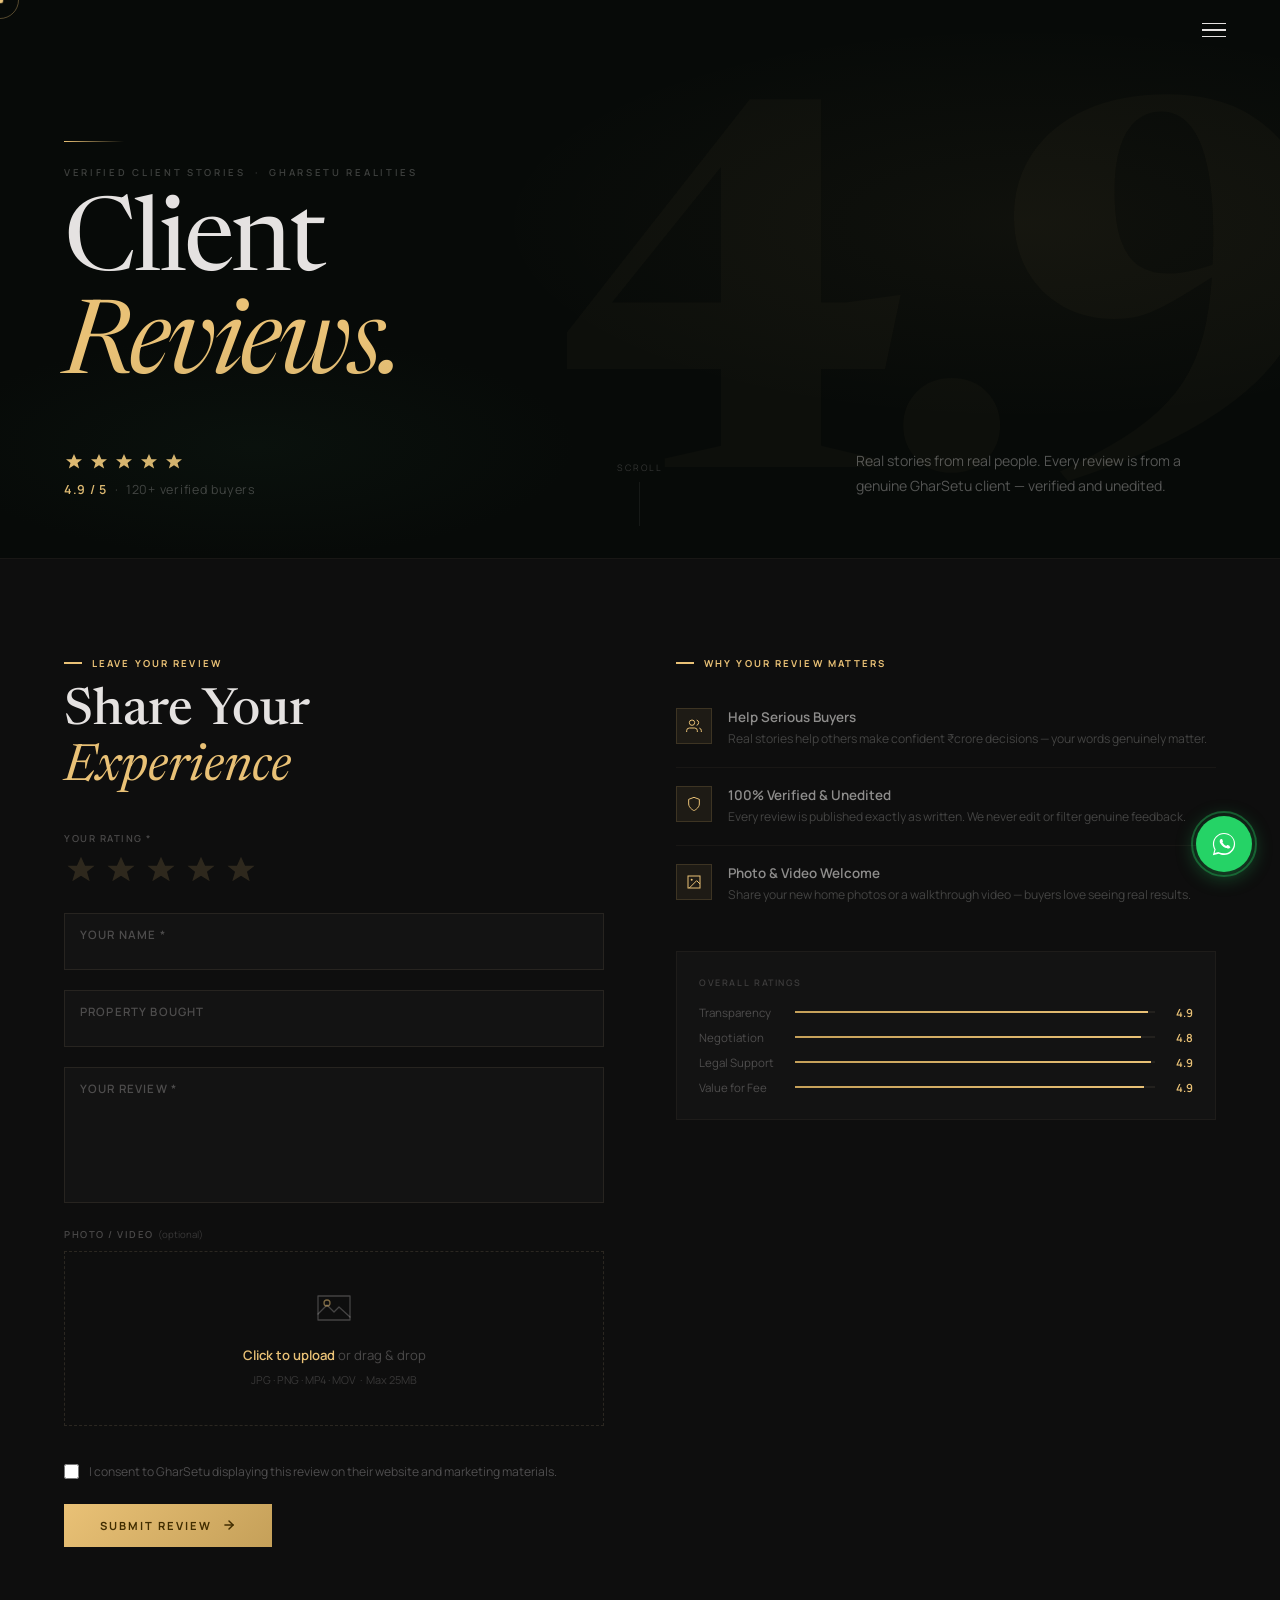
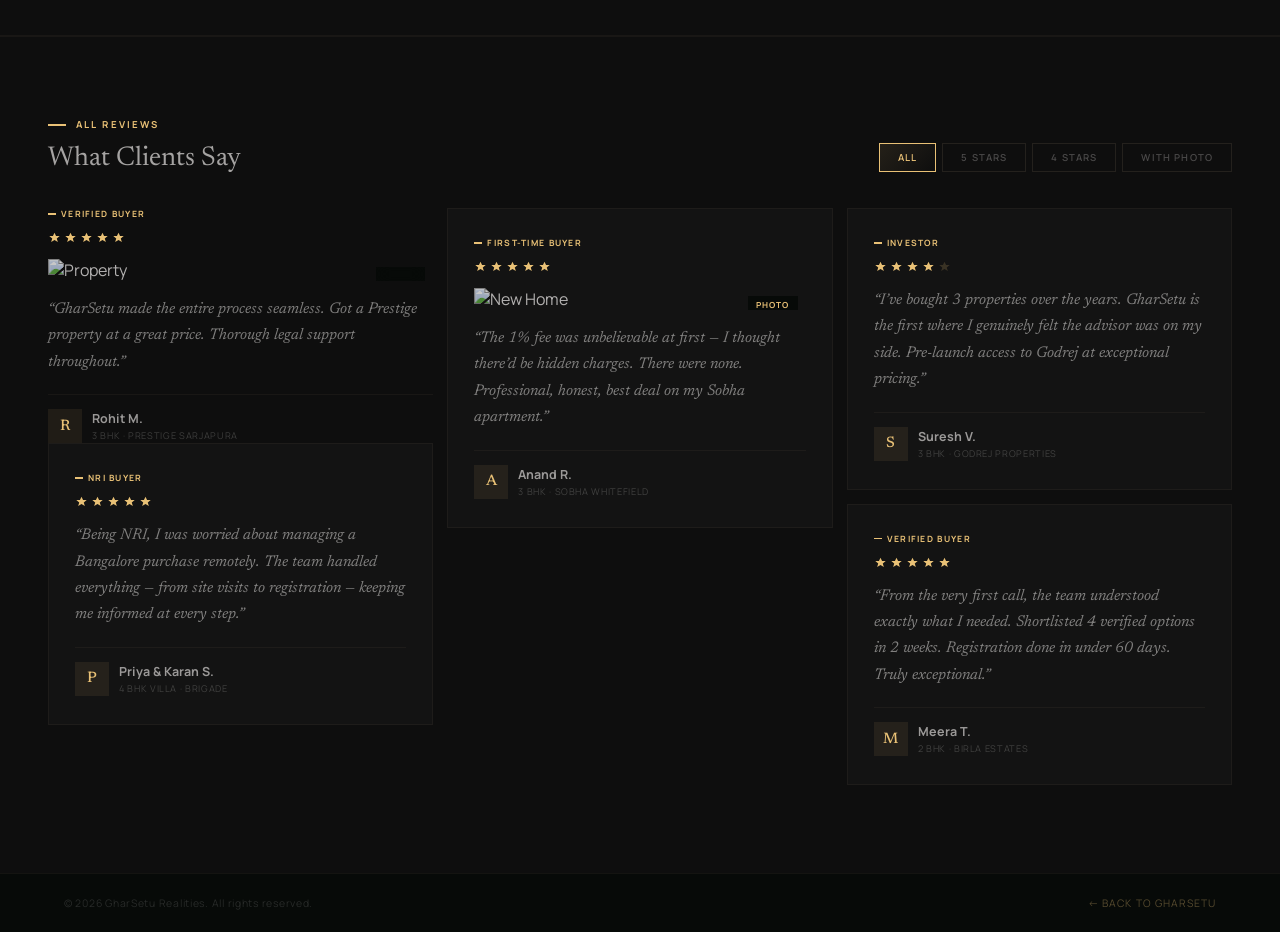
==== commit 8391d7e5: "update" ====
--- a/reviews/index.html
+++ b/reviews/index.html
@@ -192,6 +192,14 @@
       max-width: 180px;
       object-fit: contain;
       display: block
+    }
+
+    @media(min-width: 1024px) {
+      .nl {
+        height: 48px;
+        min-width: 160px;
+        max-width: 230px;
+      }
     }
 
     .nb {
@@ -1928,8 +1936,8 @@
               alt="Property" loading="lazy">
             <div class="mb">Photo</div>
           </div>
-          <div class="tx">&ldquo;GharSetu made the entire process seamless. Got a Prestige property 8% below market
-            rate. Thorough legal support throughout.&rdquo;</div>
+          <div class="tx">&ldquo;GharSetu made the entire process seamless. Got a Prestige property at a great
+            price. Thorough legal support throughout.&rdquo;</div>
           <div class="ta">
             <div class="tav">
               <div class="tin">R</div>
